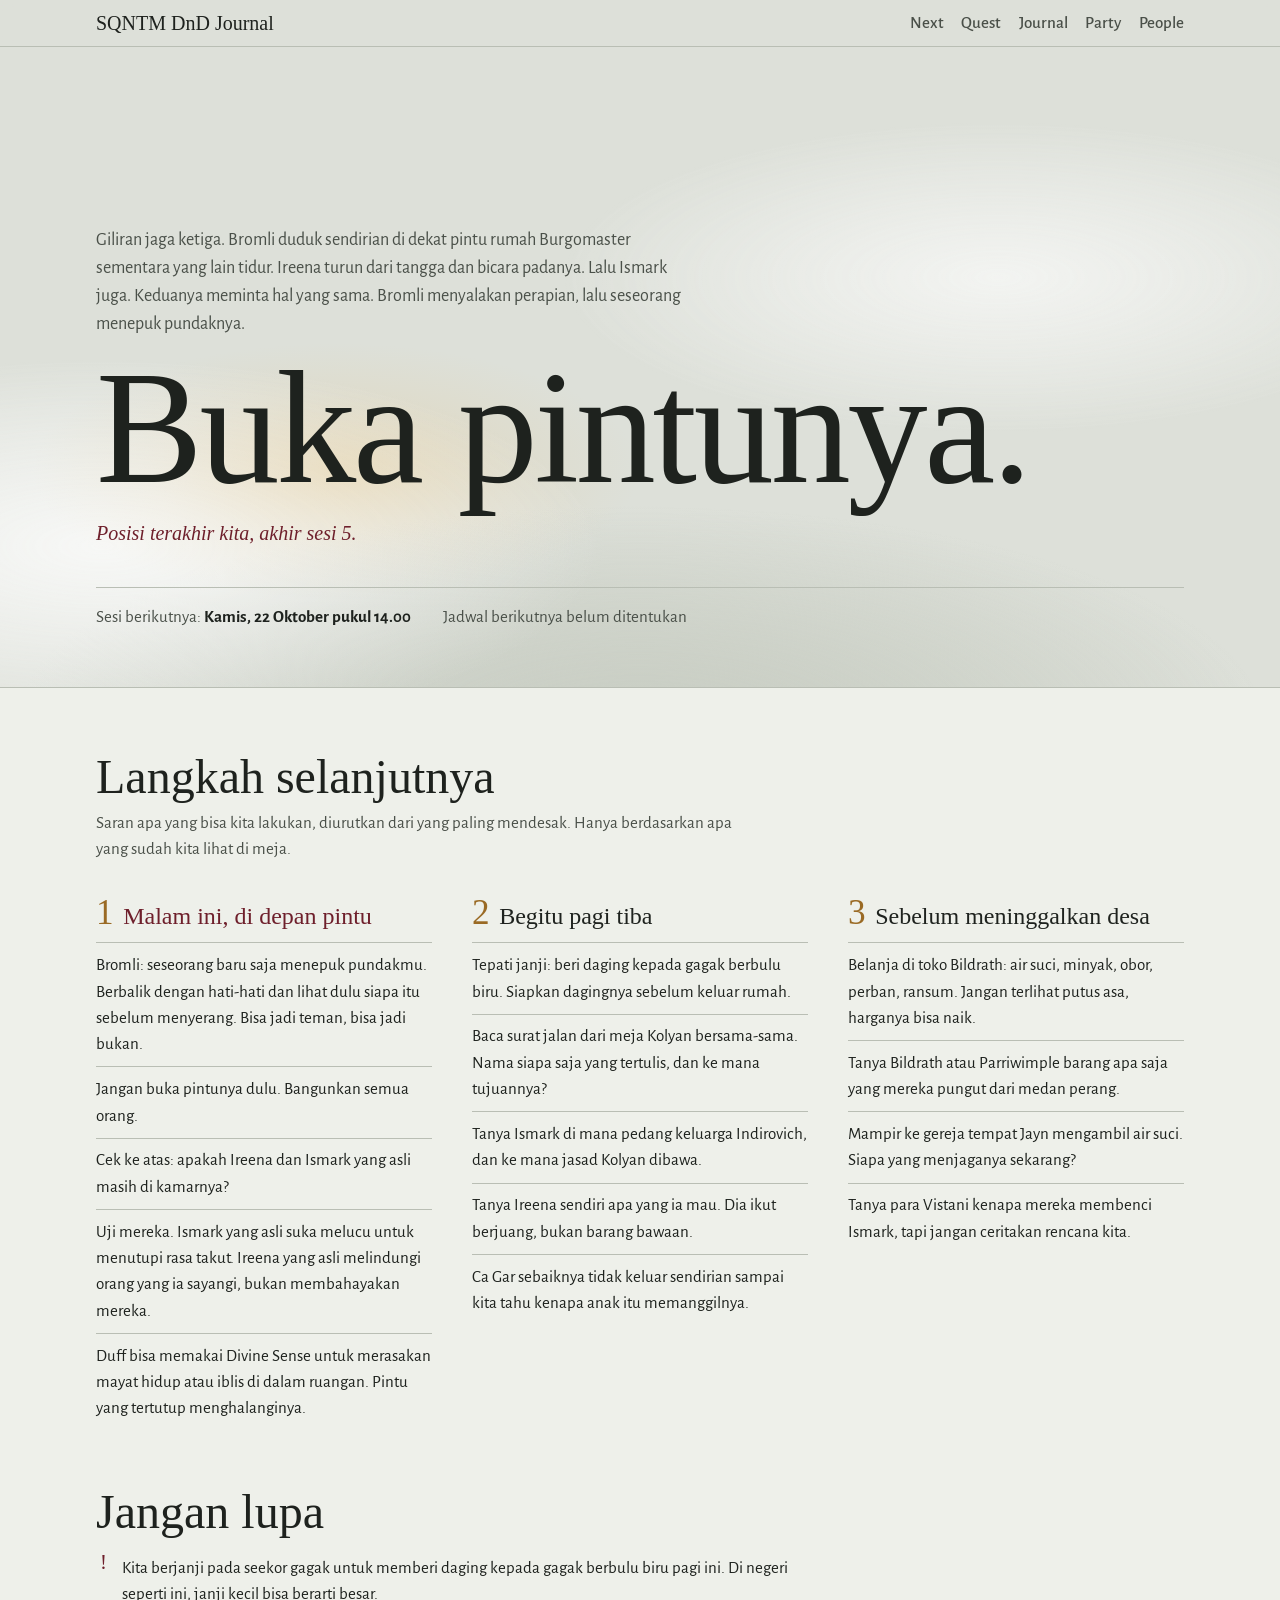
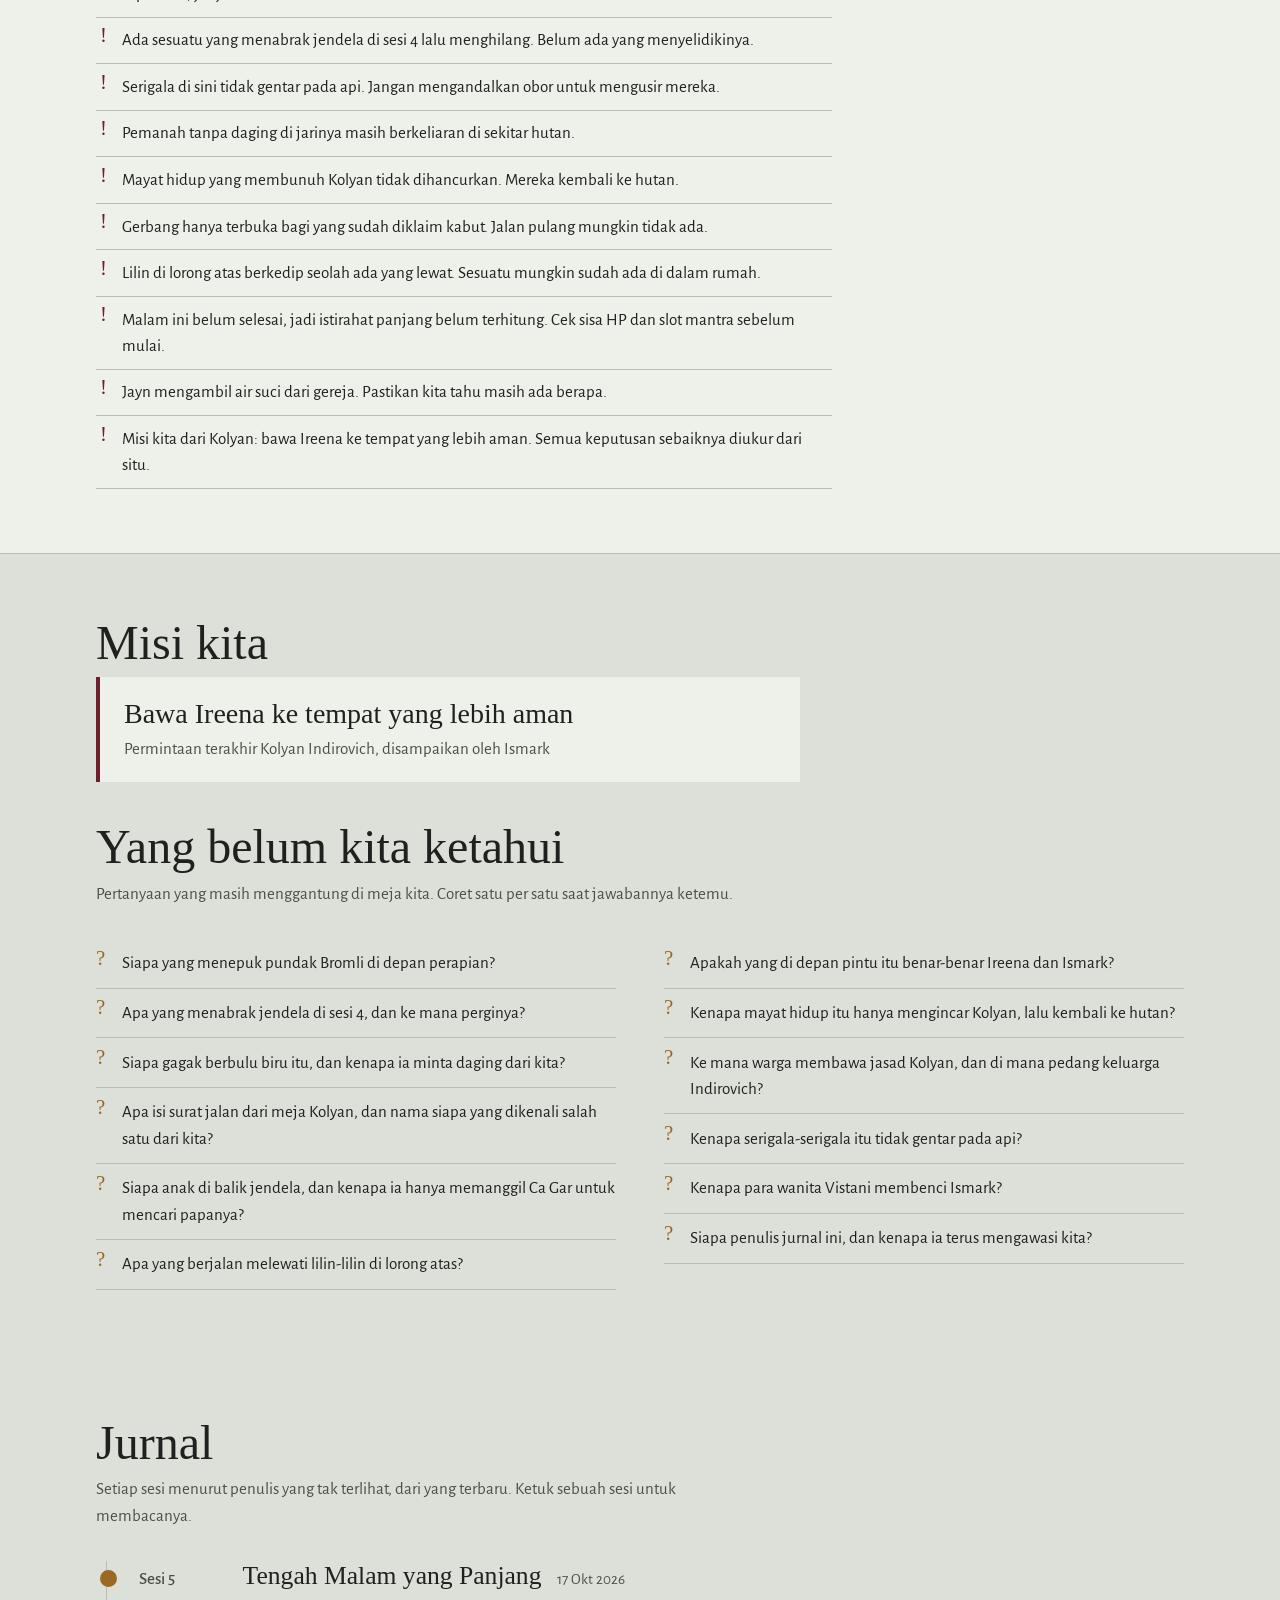
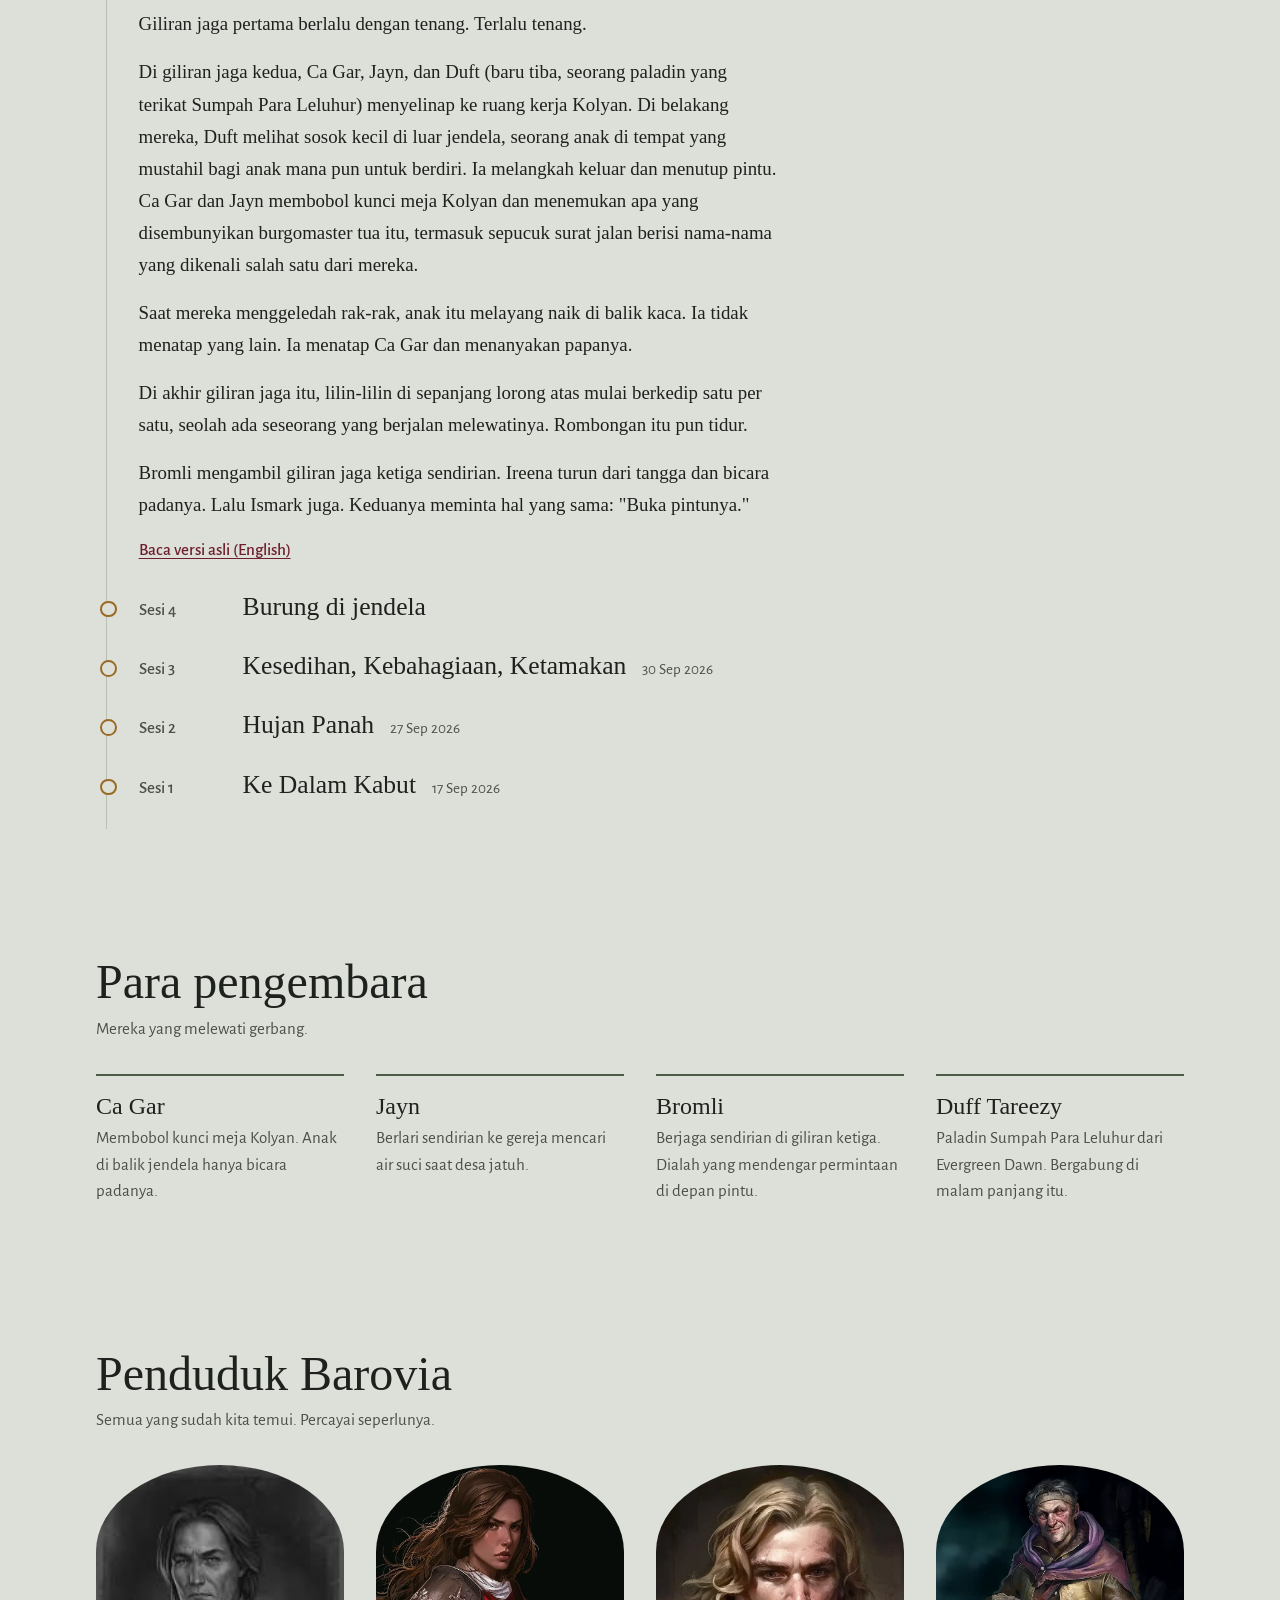
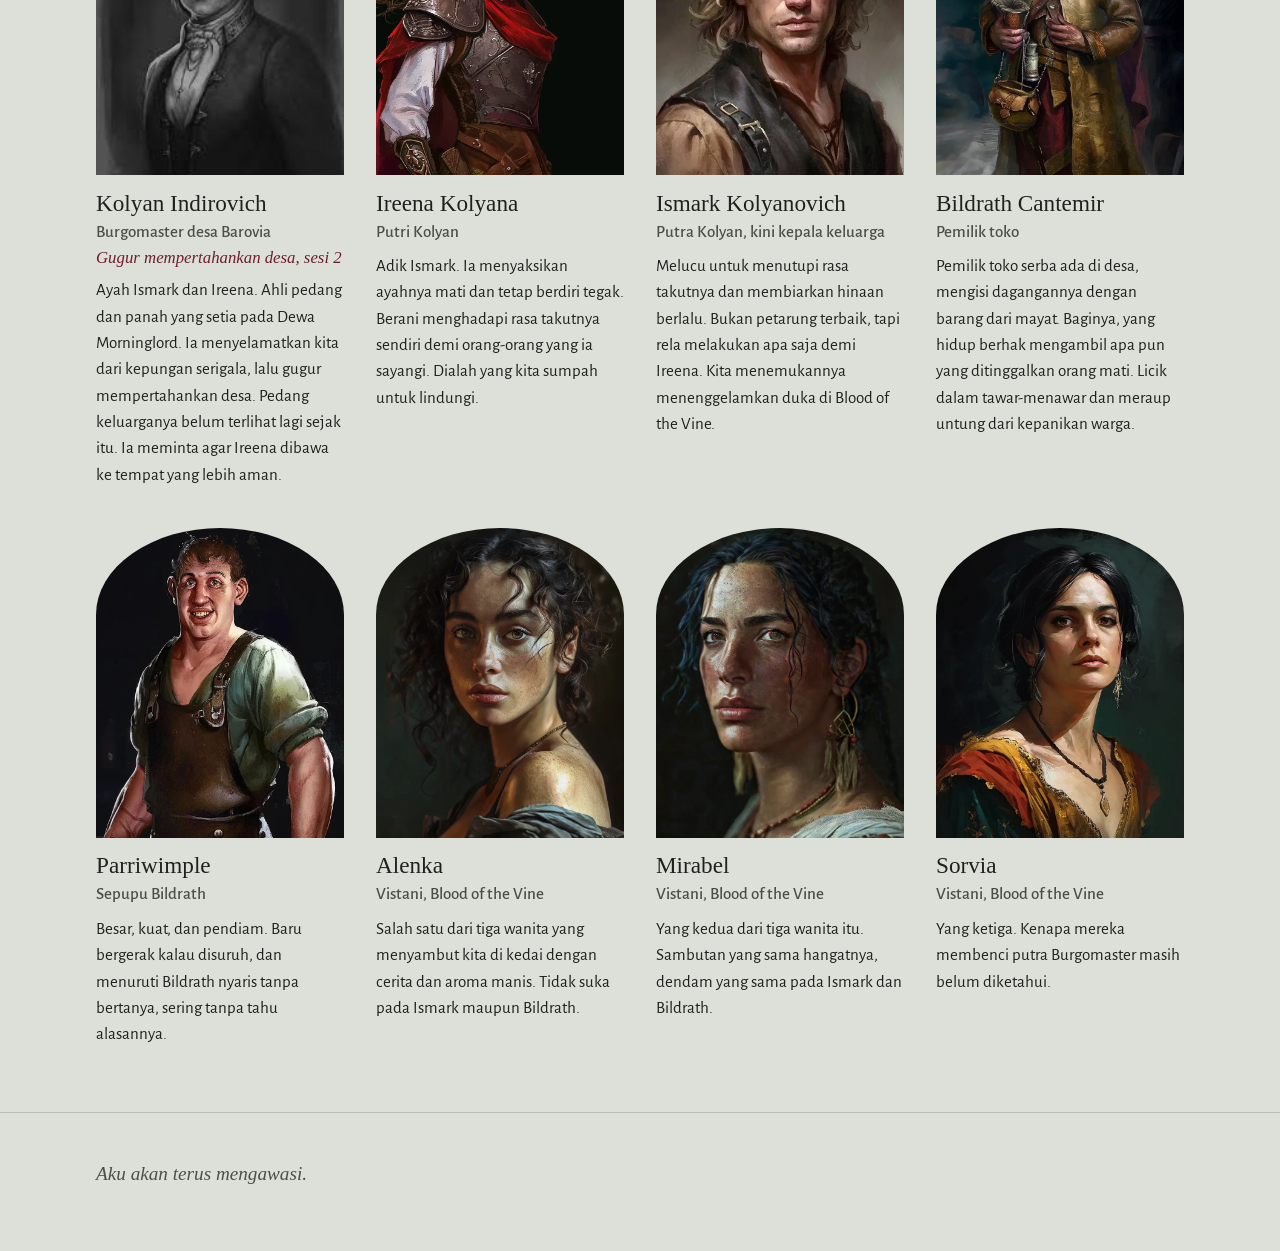
==== index.html @ 45c7d459 "Add session 4, shoulder-tap cliffhanger, crow promise; rename to SQNTM DnD Journal Co-Authored-By: C" ====
<!doctype html>
<html lang="id">
<head>
<meta charset="utf-8">
<meta name="viewport" content="width=device-width, initial-scale=1">
<title>SQNTM DnD Journal</title>
<meta name="description" content="Kampanye Curse of Strahd kita: rangkuman sesi, penduduk Barovia, dan misteri yang belum terjawab.">
<link rel="preconnect" href="https://fonts.googleapis.com">
<link rel="preconnect" href="https://fonts.gstatic.com" crossorigin>
<link href="https://fonts.googleapis.com/css2?family=IM+Fell+English:ital@0;1&family=Alegreya+Sans:ital,wght@0,400;0,500;0,700;1,400&display=swap" rel="stylesheet">
<style>
  :root {
    --mist: #dde0d9;
    --vellum: #eef0ea;
    --ink: #1e221e;
    --ink-soft: #4a5049;
    --wine: #6e1f2b;
    --candle: #9a6a24;
    --moss: #4d5c46;
    --rule: #b9beb4;
    --display: "IM Fell English", Georgia, serif;
    --body: "Alegreya Sans", system-ui, sans-serif;
  }
  * { box-sizing: border-box; }
  html { scroll-behavior: smooth; }
  body {
    margin: 0;
    background: var(--mist);
    color: var(--ink);
    font: 400 1.0625rem/1.55 var(--body);
    -webkit-font-smoothing: antialiased;
  }
  a { color: var(--wine); }
  :focus-visible { outline: 2px solid var(--wine); outline-offset: 3px; }
  .wrap { width: min(68rem, 100% - 2rem); margin-inline: auto; }

  /* Top bar */
  .bar {
    position: sticky; top: 0; z-index: 5;
    background: color-mix(in srgb, var(--mist) 88%, transparent);
    backdrop-filter: blur(6px);
    border-bottom: 1px solid var(--rule);
  }
  .bar .wrap { display: flex; align-items: center; justify-content: space-between; gap: 1rem; padding-block: .6rem; }
  .bar strong { font: 400 1.25rem/1 var(--display); }
  .bar nav { display: flex; gap: 1.1rem; flex-wrap: wrap; }
  .bar nav a { color: var(--ink-soft); text-decoration: none; font-weight: 500; }
  .bar nav a:hover { color: var(--wine); }

  /* Hero: the cliffhanger */
  .hero {
    position: relative; overflow: hidden;
    min-height: min(74vh, 40rem);
    display: grid; align-items: end;
    padding-block: 5rem 3.5rem;
    isolation: isolate;
  }
  .hero::before, .hero::after {
    content: ""; position: absolute; inset: -20%; z-index: -1;
    background:
      radial-gradient(40% 30% at 20% 70%, #fff9 0%, transparent 70%),
      radial-gradient(35% 25% at 70% 40%, #fff7 0%, transparent 70%),
      radial-gradient(50% 35% at 50% 90%, #c9cec4 0%, transparent 70%);
    animation: drift 38s ease-in-out infinite alternate;
  }
  .hero::after { animation-duration: 55s; animation-direction: alternate-reverse; opacity: .7; }
  @keyframes drift { from { transform: translateX(-6%); } to { transform: translateX(6%); } }
  @media (prefers-reduced-motion: reduce) { .hero::before, .hero::after { animation: none; } html { scroll-behavior: auto; } }

  .hero .context { max-width: 38rem; color: var(--ink-soft); font-size: 1.125rem; margin: 0 0 1.25rem; }
  /* One warm point in the fog: candlelight behind the door. */
  .hero .wrap { position: relative; }
  .hero .wrap::before {
    content: ""; position: absolute; z-index: -1;
    left: -4rem; bottom: 2rem; width: min(38rem, 90%); height: 16rem;
    background: radial-gradient(closest-side, #e8c27a66, #e8c27a1f 60%, transparent);
    pointer-events: none;
  }
  .hero h1 {
    margin: 0;
    font: 400 clamp(3.5rem, 13vw, 10rem)/.88 var(--display);
    letter-spacing: -.02em;
    color: var(--ink);
  }
  .hero .who { margin: 1.25rem 0 0; font: italic 400 1.25rem/1.4 var(--display); color: var(--wine); }
  .next {
    margin-top: 2.5rem; display: flex; flex-wrap: wrap; gap: .5rem 2rem; align-items: baseline;
    border-top: 1px solid var(--rule); padding-top: 1rem; color: var(--ink-soft);
  }
  .next b { color: var(--ink); font-weight: 700; }

  section { padding-block: 4rem; }
  h2 { font: 400 clamp(2rem, 5vw, 3rem)/1.05 var(--display); margin: 0 0 .5rem; }
  .lede { color: var(--ink-soft); margin: 0 0 2rem; max-width: 40rem; }

  /* Next steps: three stages in time order, then reminders */
  .guide { background: var(--vellum); border-block: 1px solid var(--rule); }
  .steps { display: grid; grid-template-columns: repeat(auto-fit, minmax(17rem, 1fr)); gap: 2rem 2.5rem; counter-reset: stage; }
  .stage { counter-increment: stage; }
  .stage h3 { font: 400 1.5rem/1.2 var(--display); margin: 0 0 .75rem; display: flex; gap: .6rem; align-items: baseline; }
  .stage h3::before { content: counter(stage); color: var(--candle); font-size: 2.2rem; line-height: 1; }
  .stage:first-child h3 { color: var(--wine); }
  .stage ul { margin: 0; padding: 0; list-style: none; }
  .stage li { padding: .55rem 0; border-top: 1px solid var(--rule); }
  .remind { margin-top: 3.5rem; max-width: 46rem; }
  .remind ul { margin: 0; padding: 0; list-style: none; }
  .remind li { padding: .6rem 0 .6rem 1.6rem; border-bottom: 1px solid var(--rule); position: relative; }
  .remind li::before { content: "!"; position: absolute; left: .25rem; top: .45rem; font: 400 1.3rem/1 var(--display); color: var(--wine); }

  /* Quest + threads */
  .quest {
    background: var(--vellum); border-left: 4px solid var(--wine);
    padding: 1.25rem 1.5rem; margin-bottom: 2.5rem; max-width: 44rem;
  }
  .quest p { margin: 0; }
  .quest .name { font: 400 1.75rem/1.2 var(--display); }
  .quest .from { color: var(--ink-soft); margin-top: .35rem; }
  .threads { list-style: none; padding: 0; margin: 0; columns: 2 22rem; column-gap: 3rem; }
  .threads li { break-inside: avoid; padding: .7rem 0 .7rem 1.6rem; border-bottom: 1px solid var(--rule); position: relative; }
  .threads li::before { content: "?"; position: absolute; left: 0; top: .55rem; font: 400 1.3rem/1 var(--display); color: var(--candle); }

  /* Journal */
  .journal { border-left: 1px solid var(--rule); margin-left: .6rem; }
  .entry { position: relative; padding: 0 0 1.75rem 2rem; }
  .entry::before {
    content: ""; position: absolute; left: -.42rem; top: .55rem;
    width: .8rem; height: .8rem; border-radius: 50%;
    background: var(--mist); border: 2px solid var(--candle);
  }
  .entry.latest::before { background: var(--candle); }
  .entry summary { cursor: pointer; list-style: none; display: flex; flex-wrap: wrap; gap: .25rem 1rem; align-items: baseline; }
  .entry summary::-webkit-details-marker { display: none; }
  .entry .num { color: var(--ink-soft); font-weight: 500; min-width: 5.5rem; }
  .entry .ttl { font: 400 1.6rem/1.2 var(--display); }
  .entry summary:hover .ttl { color: var(--wine); }
  .entry .date { color: var(--ink-soft); font-size: .95rem; }
  .entry.quiet .ttl { color: var(--ink-soft); font-style: italic; }
  .entry .text {
    max-width: 40rem; margin-top: 1rem;
    font: 400 1.18rem/1.7 var(--display);
  }
  .entry .text p { margin: 0 0 1rem; }
  .entry .original { max-width: 40rem; }
  .entry .original summary { display: inline; color: var(--wine); font-weight: 500; text-decoration: underline; text-underline-offset: 3px; }
  .entry .original .text { color: var(--ink-soft); }

  /* Party */
  .party { display: grid; grid-template-columns: repeat(auto-fill, minmax(14rem, 1fr)); gap: 0 2rem; }
  .party div { padding: 1rem 0; border-top: 2px solid var(--moss); }
  .party h3 { font: 400 1.5rem/1.2 var(--display); margin: 0 0 .3rem; }
  .party p { margin: 0; color: var(--ink-soft); }

  /* People of Barovia */
  .people { display: grid; grid-template-columns: repeat(auto-fill, minmax(15rem, 1fr)); gap: 2.5rem 2rem; }
  .person figure { margin: 0; }
  .person img {
    width: 100%; aspect-ratio: 4 / 5; object-fit: cover; object-position: top;
    border-radius: 50% 50% 0 0 / 28% 28% 0 0;
    background: var(--vellum);
    display: block;
  }
  .person.dead img { filter: grayscale(1) contrast(.9) brightness(.92); }
  .person h3 { font: 400 1.45rem/1.15 var(--display); margin: .9rem 0 .15rem; }
  .person .role { color: var(--ink-soft); margin: 0 0 .5rem; font-weight: 500; }
  .person .fate { color: var(--wine); margin: -.35rem 0 .5rem; font: italic 400 1.05rem/1.3 var(--display); }
  .person p { margin: 0; }

  footer { padding-block: 3rem 4rem; color: var(--ink-soft); border-top: 1px solid var(--rule); }
  footer p { margin: 0; font: italic 400 1.2rem/1.4 var(--display); }

  @media (max-width: 40rem) {
    .bar .wrap { flex-wrap: wrap; row-gap: .3rem; }
    .bar strong { white-space: nowrap; }
    .bar nav { gap: .9rem; font-size: .95rem; }
    .hero { padding-block: 3rem 2.5rem; }
    .entry { padding-left: 1.4rem; }
  }
</style>
</head>
<body>
  <header class="bar">
    <div class="wrap">
      <strong>SQNTM DnD Journal</strong>
      <nav aria-label="Sections">
        <a href="#next-steps">Next</a>
        <a href="#quest">Quest</a>
        <a href="#journal">Journal</a>
        <a href="#party">Party</a>
        <a href="#people">People</a>
      </nav>
    </div>
  </header>

  <main>
    <section class="hero" aria-labelledby="leftoff">
      <div class="wrap">
        <p class="context" id="leftoff-context"></p>
        <h1 id="leftoff"></h1>
        <p class="who" id="leftoff-who"></p>
        <div class="next" id="next"></div>
      </div>
    </section>

    <section id="next-steps" class="guide">
      <div class="wrap">
        <h2>Langkah selanjutnya</h2>
        <p class="lede">Saran apa yang bisa kita lakukan, diurutkan dari yang paling mendesak. Hanya berdasarkan apa yang sudah kita lihat di meja.</p>
        <div class="steps" id="steps"></div>

        <div class="remind">
          <h2>Jangan lupa</h2>
          <ul id="reminders"></ul>
        </div>
      </div>
    </section>

    <section id="quest">
      <div class="wrap">
        <h2>Misi kita</h2>
        <div class="quest">
          <p class="name" id="quest-name"></p>
          <p class="from" id="quest-from"></p>
        </div>
        <h2>Yang belum kita ketahui</h2>
        <p class="lede">Pertanyaan yang masih menggantung di meja kita. Coret satu per satu saat jawabannya ketemu.</p>
        <ul class="threads" id="threads"></ul>
      </div>
    </section>

    <section id="journal">
      <div class="wrap">
        <h2>Jurnal</h2>
        <p class="lede">Setiap sesi menurut penulis yang tak terlihat, dari yang terbaru. Ketuk sebuah sesi untuk membacanya.</p>
        <div class="journal" id="sessions"></div>
      </div>
    </section>

    <section id="party">
      <div class="wrap">
        <h2>Para pengembara</h2>
        <p class="lede">Mereka yang melewati gerbang.</p>
        <div class="party" id="party-list"></div>
      </div>
    </section>

    <section id="people">
      <div class="wrap">
        <h2>Penduduk Barovia</h2>
        <p class="lede">Semua yang sudah kita temui. Percayai seperlunya.</p>
        <div class="people" id="npcs"></div>
      </div>
    </section>
  </main>

  <footer>
    <div class="wrap"><p>Aku akan terus mengawasi.</p></div>
  </footer>

<script src="content.js"></script>
<script>
  const c = window.CAMPAIGN;
  const $ = (id) => document.getElementById(id);
  const el = (tag, attrs = {}, kids = []) => {
    const n = document.createElement(tag);
    for (const [k, v] of Object.entries(attrs)) k === "text" ? (n.textContent = v) : n.setAttribute(k, v);
    for (const kid of [].concat(kids)) n.append(kid);
    return n;
  };
  const paragraphs = (s) => s.split(/\n\s*\n/).map((p) => el("p", { text: p.trim() }));

  // Hero
  $("leftoff-context").textContent = c.leftOff.text;
  $("leftoff").textContent = c.leftOff.quote;
  $("leftoff-who").textContent = `Posisi terakhir kita, akhir sesi ${c.leftOff.session}.`;

  const next = new Date(c.nextSession);
  const fmt = new Intl.DateTimeFormat("id-ID", { weekday: "long", day: "numeric", month: "long", hour: "2-digit", minute: "2-digit" });
  const tick = () => {
    const ms = next - Date.now();
    let left;
    if (ms <= 0 && ms > -5 * 3600e3) left = "Sedang dimainkan";
    else if (ms <= 0) left = "Jadwal berikutnya belum ditentukan";
    else {
      const h = Math.floor(ms / 3600e3), m = Math.floor((ms % 3600e3) / 60e3);
      left = h >= 48 ? `${Math.round(h / 24)} hari lagi` : `${h} jam ${m} menit lagi`;
    }
    $("next").replaceChildren(
      el("span", {}, ["Sesi berikutnya: ", el("b", { text: fmt.format(next) })]),
      el("span", { text: left })
    );
  };
  tick(); setInterval(tick, 30e3);

  // Next steps and reminders
  $("steps").replaceChildren(...c.nextSteps.map((g) =>
    el("div", { class: "stage" }, [
      el("h3", { text: g.when }),
      el("ul", {}, g.steps.map((s) => el("li", { text: s })))
    ])));
  $("reminders").replaceChildren(...c.reminders.map((r) => el("li", { text: r })));

  // Quest
  $("quest-name").textContent = c.quest.name;
  $("quest-from").textContent = c.quest.from;
  $("threads").replaceChildren(...c.threads.map((t) => el("li", { text: t })));

  // Journal, newest first, latest open
  const ordered = [...c.sessions].sort((a, b) => b.n - a.n);
  $("sessions").replaceChildren(...ordered.map((s, i) => {
    const d = el("details", { class: "entry" + (i === 0 ? " latest" : "") + (s.quiet ? " quiet" : "") });
    if (i === 0) d.open = true;
    d.append(
      el("summary", {}, [
        el("span", { class: "num", text: `Sesi ${s.n}` }),
        el("span", { class: "ttl", text: s.title }),
        s.date ? el("span", { class: "date", text: s.date }) : ""
      ]),
      el("div", { class: "text", lang: s.lang }, paragraphs(s.text))
    );
    if (s.original) {
      d.append(el("details", { class: "original" }, [
        el("summary", { text: "Baca versi asli (English)" }),
        el("div", { class: "text", lang: "en" }, paragraphs(s.original))
      ]));
    }
    return d;
  }));

  // Party
  $("party-list").replaceChildren(...c.party.map((p) =>
    el("div", {}, [el("h3", { text: p.name }), el("p", { text: p.note })])));

  // NPCs
  $("npcs").replaceChildren(...c.npcs.map((n) =>
    el("article", { class: "person" + (n.status === "dead" ? " dead" : "") }, [
      el("figure", {}, [el("img", { src: n.img, alt: `Potret ${n.name}`, loading: "lazy" })]),
      el("h3", { text: n.name }),
      el("p", { class: "role", text: n.role }),
      n.fate ? el("p", { class: "fate", text: n.fate }) : "",
      el("p", { text: n.text })
    ])));
</script>
</body>
</html>
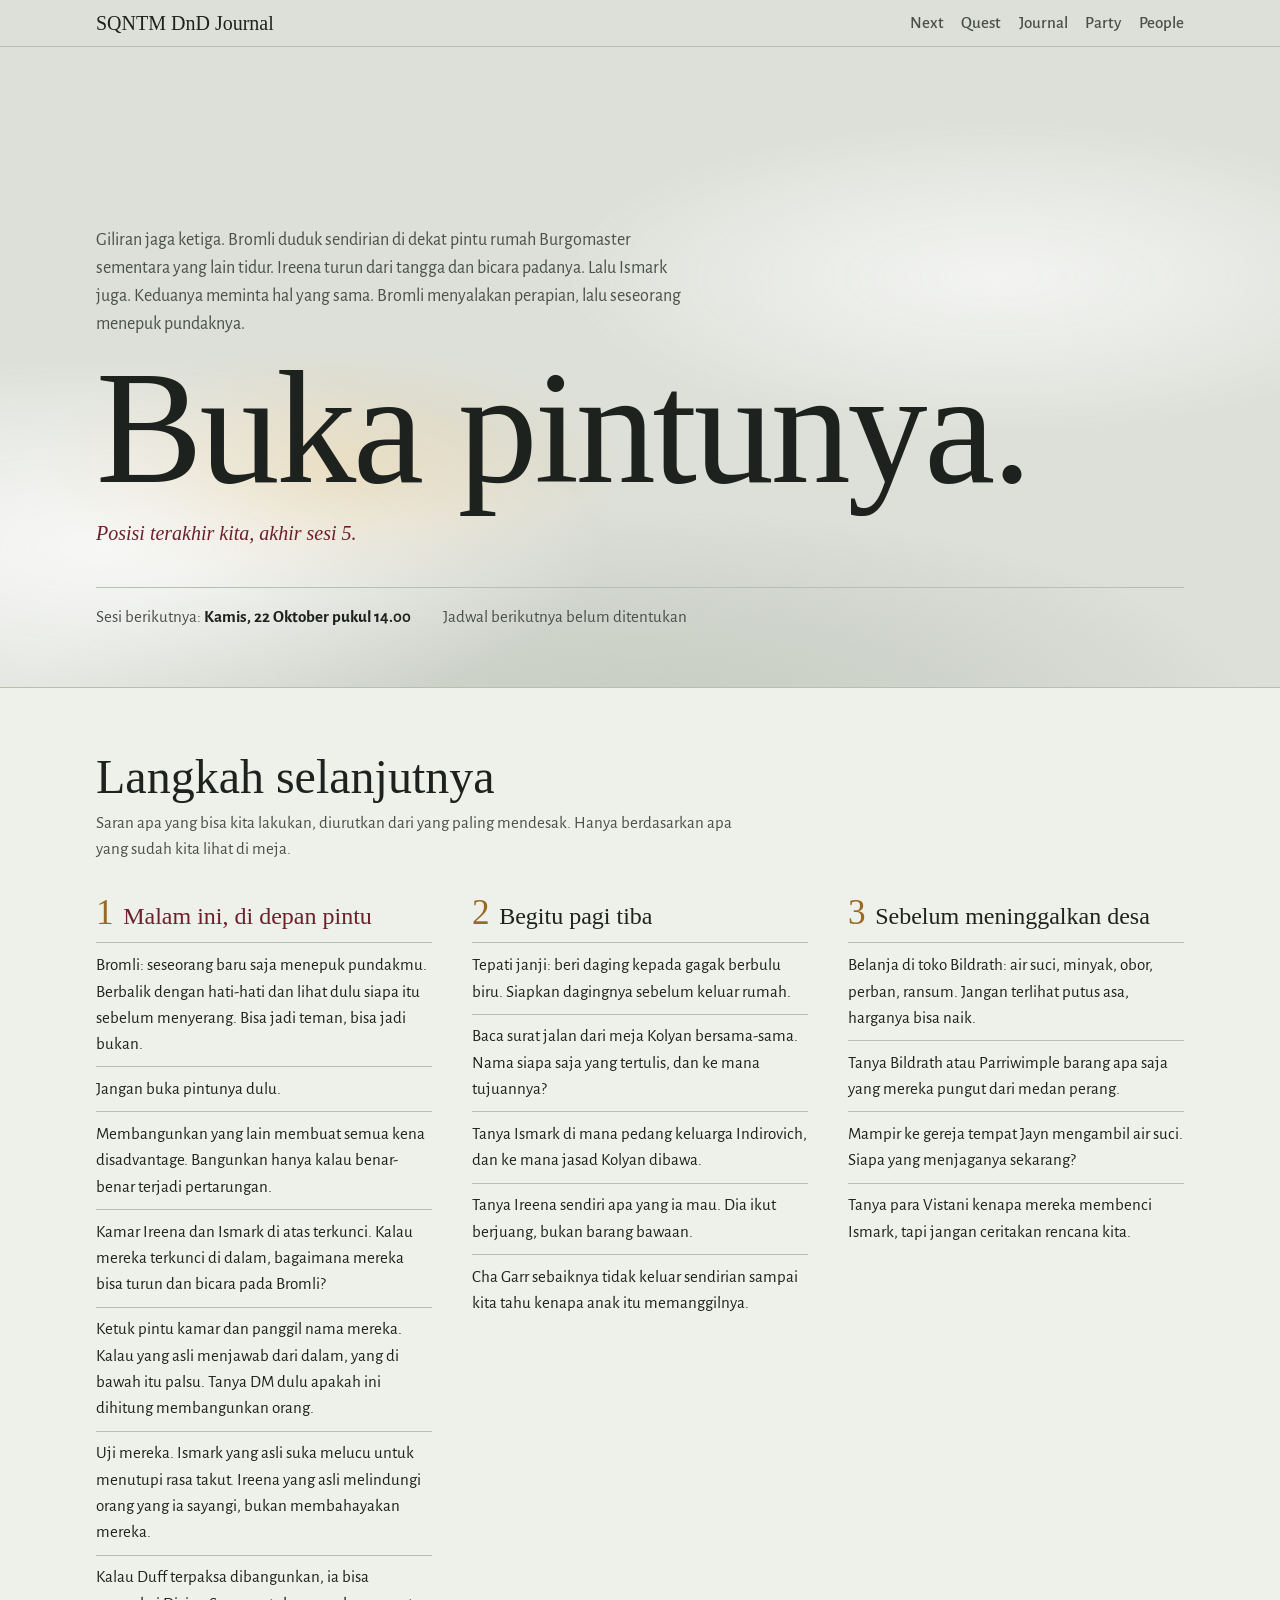
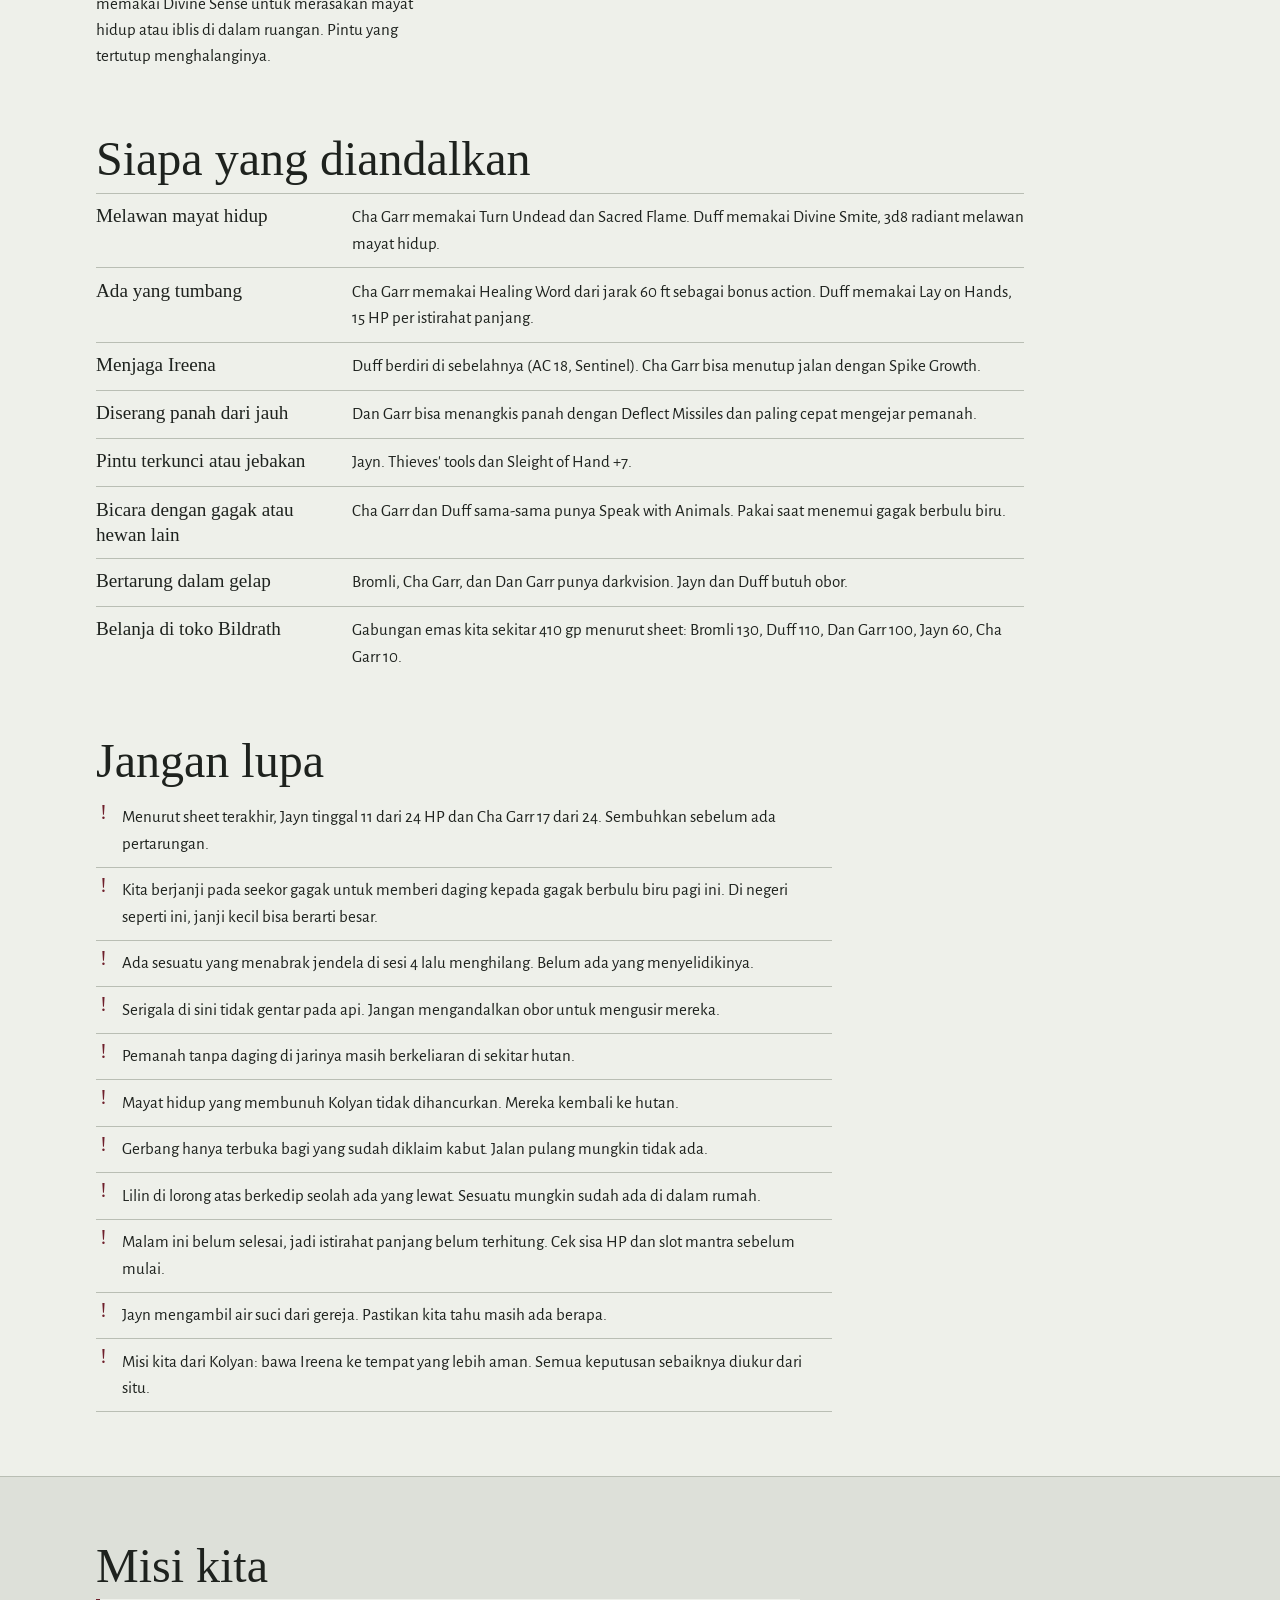
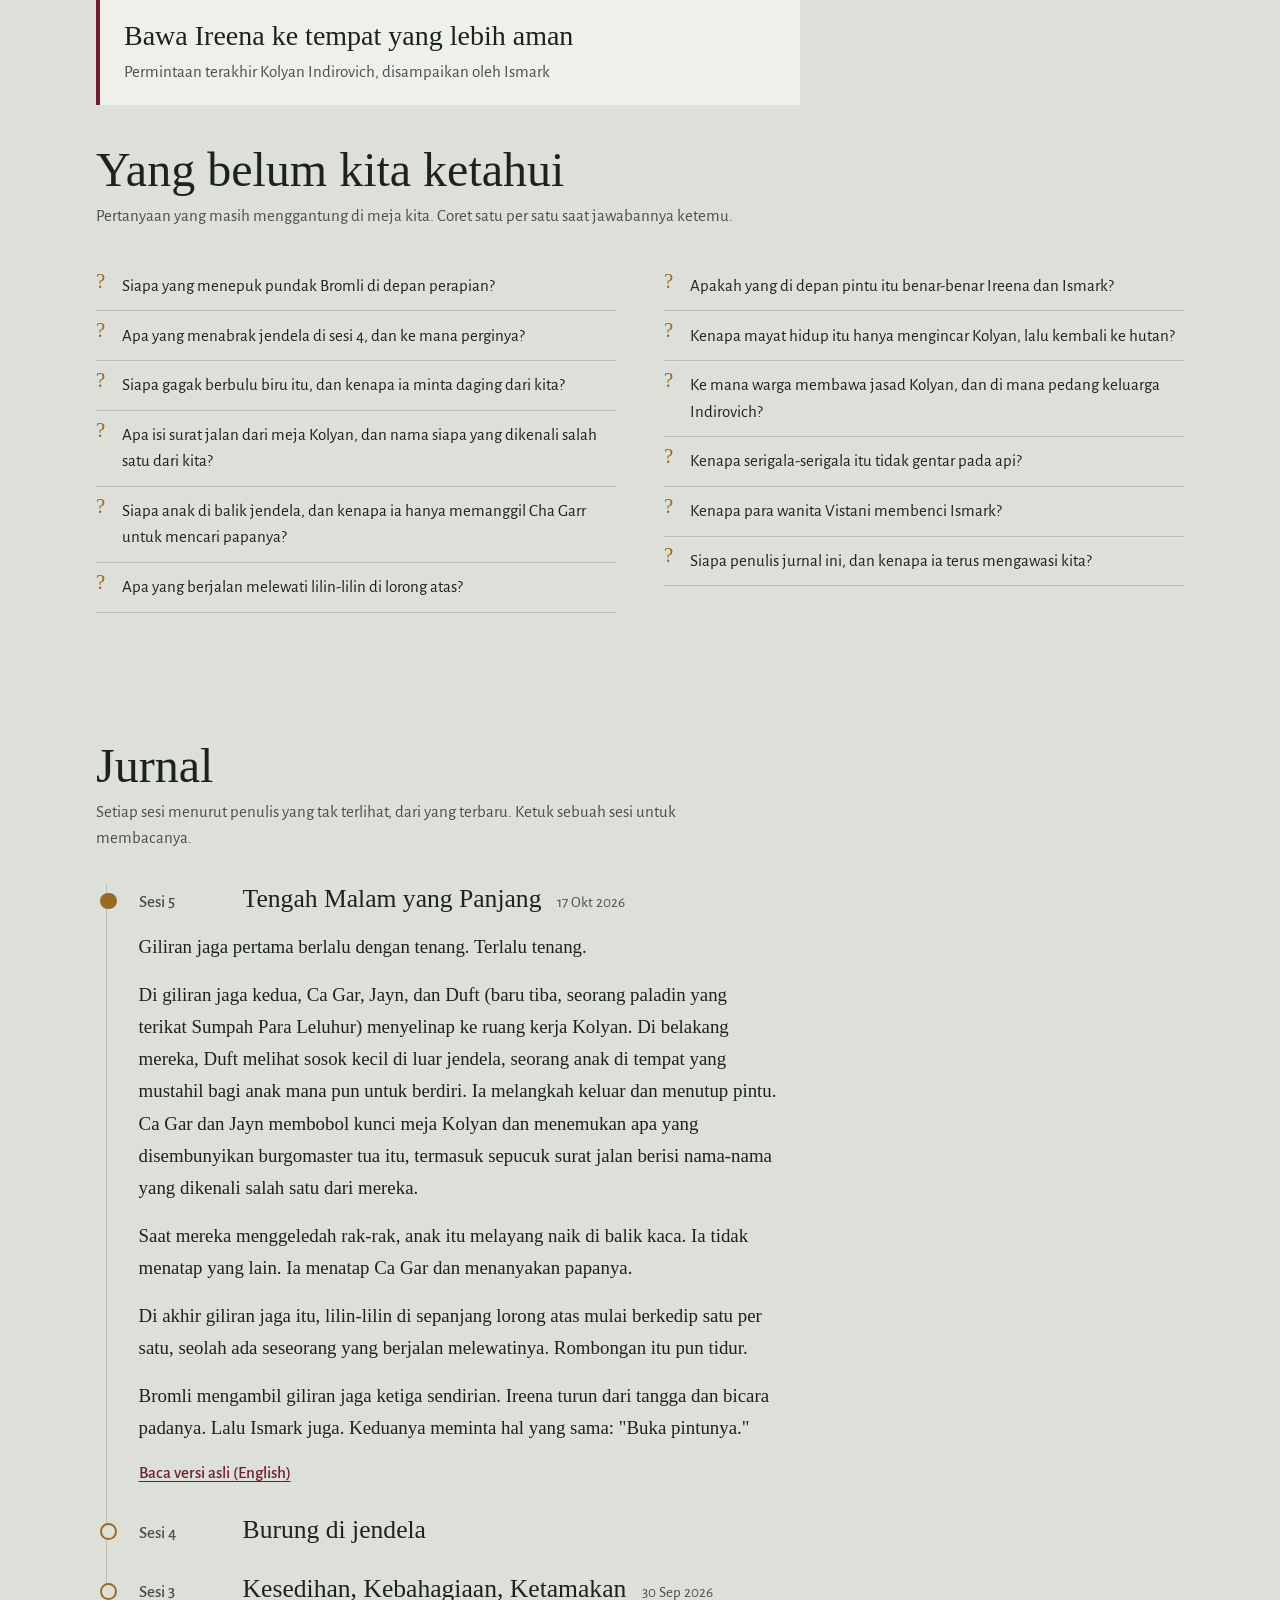
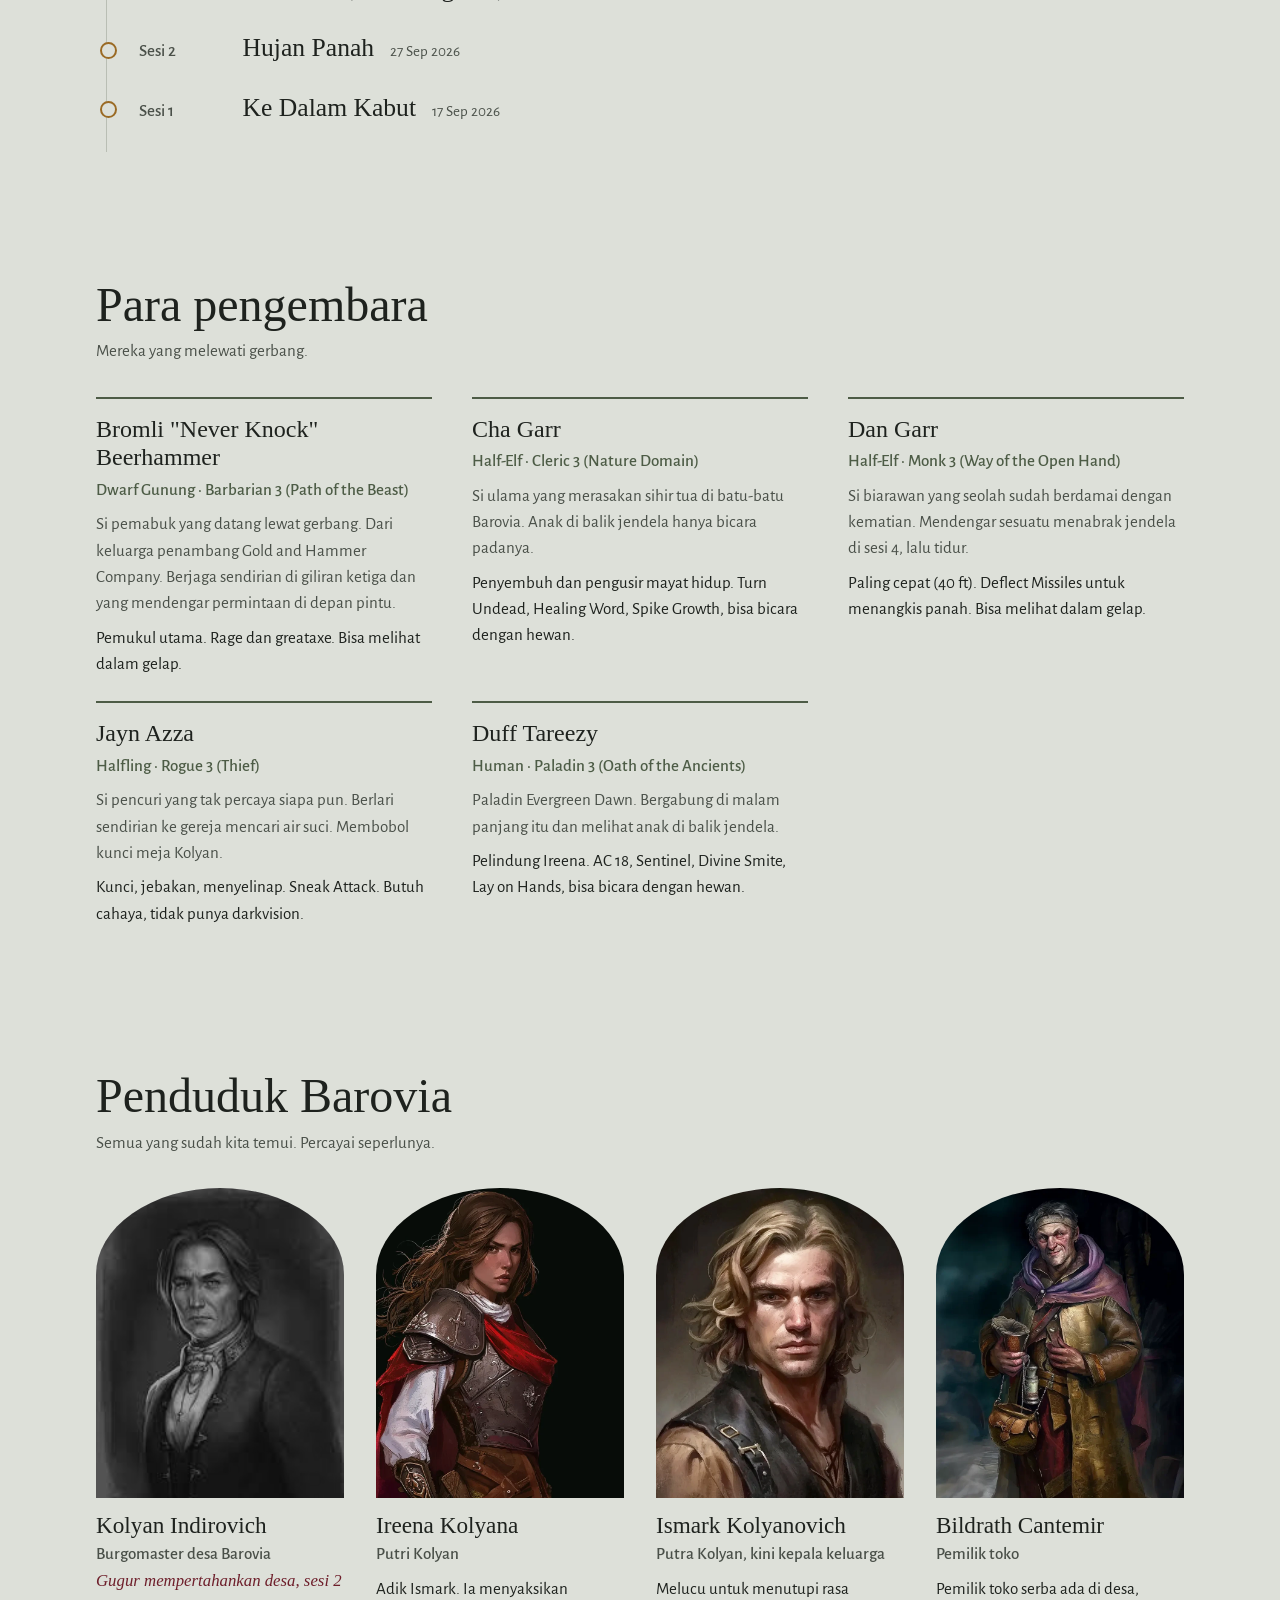
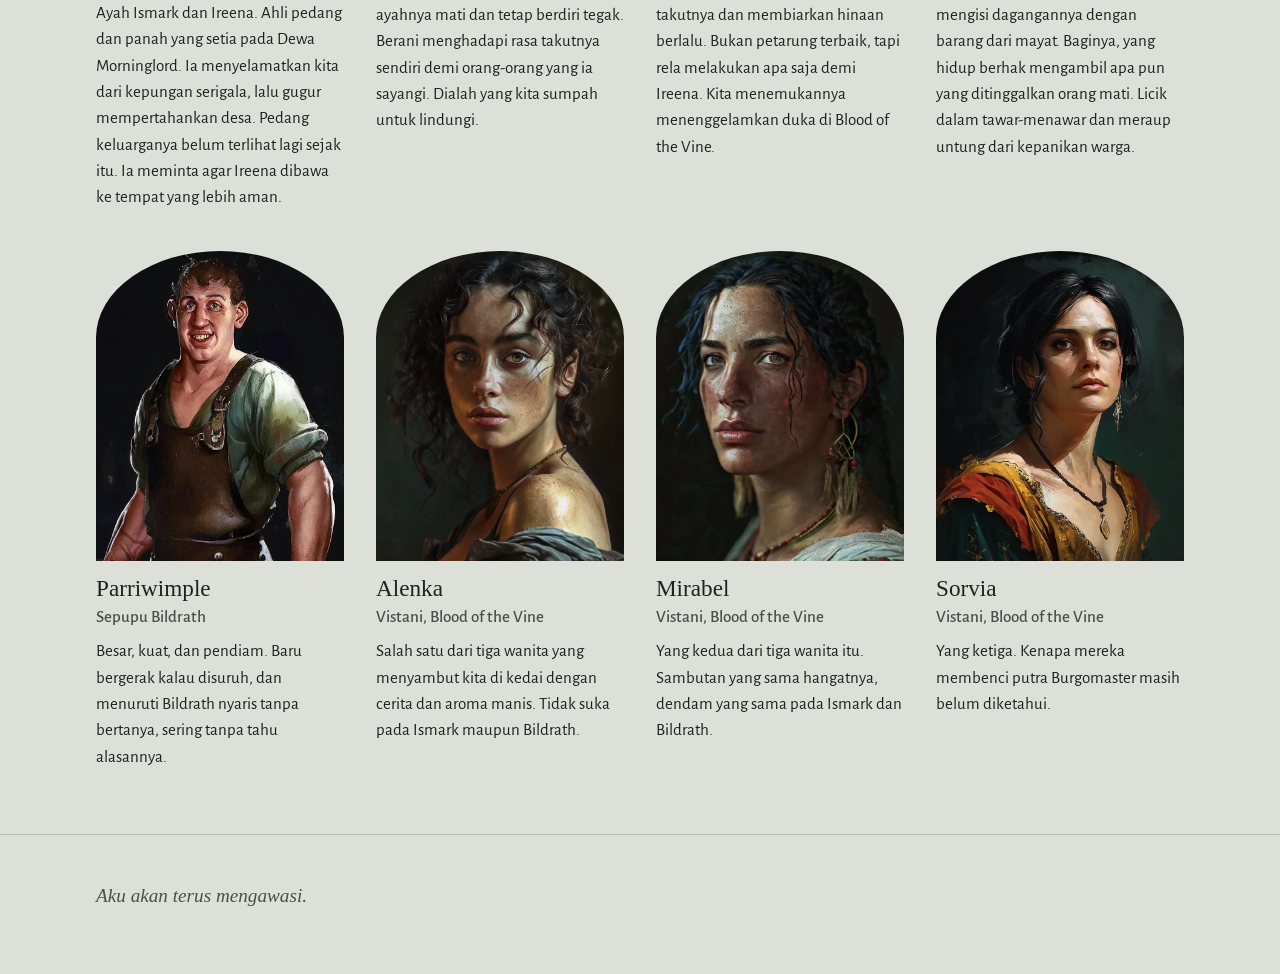
==== commit 2f240336: "Full party from character sheets, who-does-what guide Co-Authored-By: Claude Opus 5.5 <noreply@anthr" ====
--- a/index.html
+++ b/index.html
@@ -102,6 +102,15 @@
   .stage:first-child h3 { color: var(--wine); }
   .stage ul { margin: 0; padding: 0; list-style: none; }
   .stage li { padding: .55rem 0; border-top: 1px solid var(--rule); }
+  .team { margin-top: 3.5rem; }
+  .team dl { margin: 0; display: grid; grid-template-columns: minmax(10rem, 16rem) 1fr; }
+  .team dt, .team dd { margin: 0; padding: .65rem 0; border-top: 1px solid var(--rule); }
+  .team dt { font: 400 1.2rem/1.3 var(--display); padding-right: 1.5rem; }
+  .team dd { max-width: 42rem; }
+  @media (max-width: 40rem) {
+    .team dl { grid-template-columns: 1fr; }
+    .team dd { border-top: 0; padding-top: 0; }
+  }
   .remind { margin-top: 3.5rem; max-width: 46rem; }
   .remind ul { margin: 0; padding: 0; list-style: none; }
   .remind li { padding: .6rem 0 .6rem 1.6rem; border-bottom: 1px solid var(--rule); position: relative; }
@@ -145,10 +154,12 @@
   .entry .original .text { color: var(--ink-soft); }
 
   /* Party */
-  .party { display: grid; grid-template-columns: repeat(auto-fill, minmax(14rem, 1fr)); gap: 0 2rem; }
+  .party { display: grid; grid-template-columns: repeat(auto-fill, minmax(18rem, 1fr)); gap: .5rem 2.5rem; }
   .party div { padding: 1rem 0; border-top: 2px solid var(--moss); }
   .party h3 { font: 400 1.5rem/1.2 var(--display); margin: 0 0 .3rem; }
-  .party p { margin: 0; color: var(--ink-soft); }
+  .party p { margin: 0 0 .5rem; color: var(--ink-soft); }
+  .party .cls { color: var(--moss); font-weight: 500; }
+  .party .role { color: var(--ink); margin: 0; }
 
   /* People of Barovia */
   .people { display: grid; grid-template-columns: repeat(auto-fill, minmax(15rem, 1fr)); gap: 2.5rem 2rem; }
@@ -207,6 +218,11 @@
         <p class="lede">Saran apa yang bisa kita lakukan, diurutkan dari yang paling mendesak. Hanya berdasarkan apa yang sudah kita lihat di meja.</p>
         <div class="steps" id="steps"></div>
 
+        <div class="team">
+          <h2>Siapa yang diandalkan</h2>
+          <dl id="teamwork"></dl>
+        </div>
+
         <div class="remind">
           <h2>Jangan lupa</h2>
           <ul id="reminders"></ul>
@@ -282,7 +298,7 @@
     else if (ms <= 0) left = "Jadwal berikutnya belum ditentukan";
     else {
       const h = Math.floor(ms / 3600e3), m = Math.floor((ms % 3600e3) / 60e3);
-      left = h >= 48 ? `${Math.round(h / 24)} hari lagi` : `${h} jam ${m} menit lagi`;
+      left = h >= 48 ? `${Math.round(h / 24)} hari lagi` : h === 0 ? `${m} menit lagi` : `${h} jam ${m} menit lagi`;
     }
     $("next").replaceChildren(
       el("span", {}, ["Sesi berikutnya: ", el("b", { text: fmt.format(next) })]),
@@ -297,6 +313,7 @@
       el("h3", { text: g.when }),
       el("ul", {}, g.steps.map((s) => el("li", { text: s })))
     ])));
+  $("teamwork").replaceChildren(...c.teamwork.flatMap((t) => [el("dt", { text: t.need }), el("dd", { text: t.who })]));
   $("reminders").replaceChildren(...c.reminders.map((r) => el("li", { text: r })));
 
   // Quest
@@ -328,7 +345,12 @@
 
   // Party
   $("party-list").replaceChildren(...c.party.map((p) =>
-    el("div", {}, [el("h3", { text: p.name }), el("p", { text: p.note })])));
+    el("div", {}, [
+      el("h3", { text: p.name }),
+      el("p", { class: "cls", text: p.cls }),
+      el("p", { text: p.note }),
+      el("p", { class: "role", text: p.role })
+    ])));
 
   // NPCs
   $("npcs").replaceChildren(...c.npcs.map((n) =>
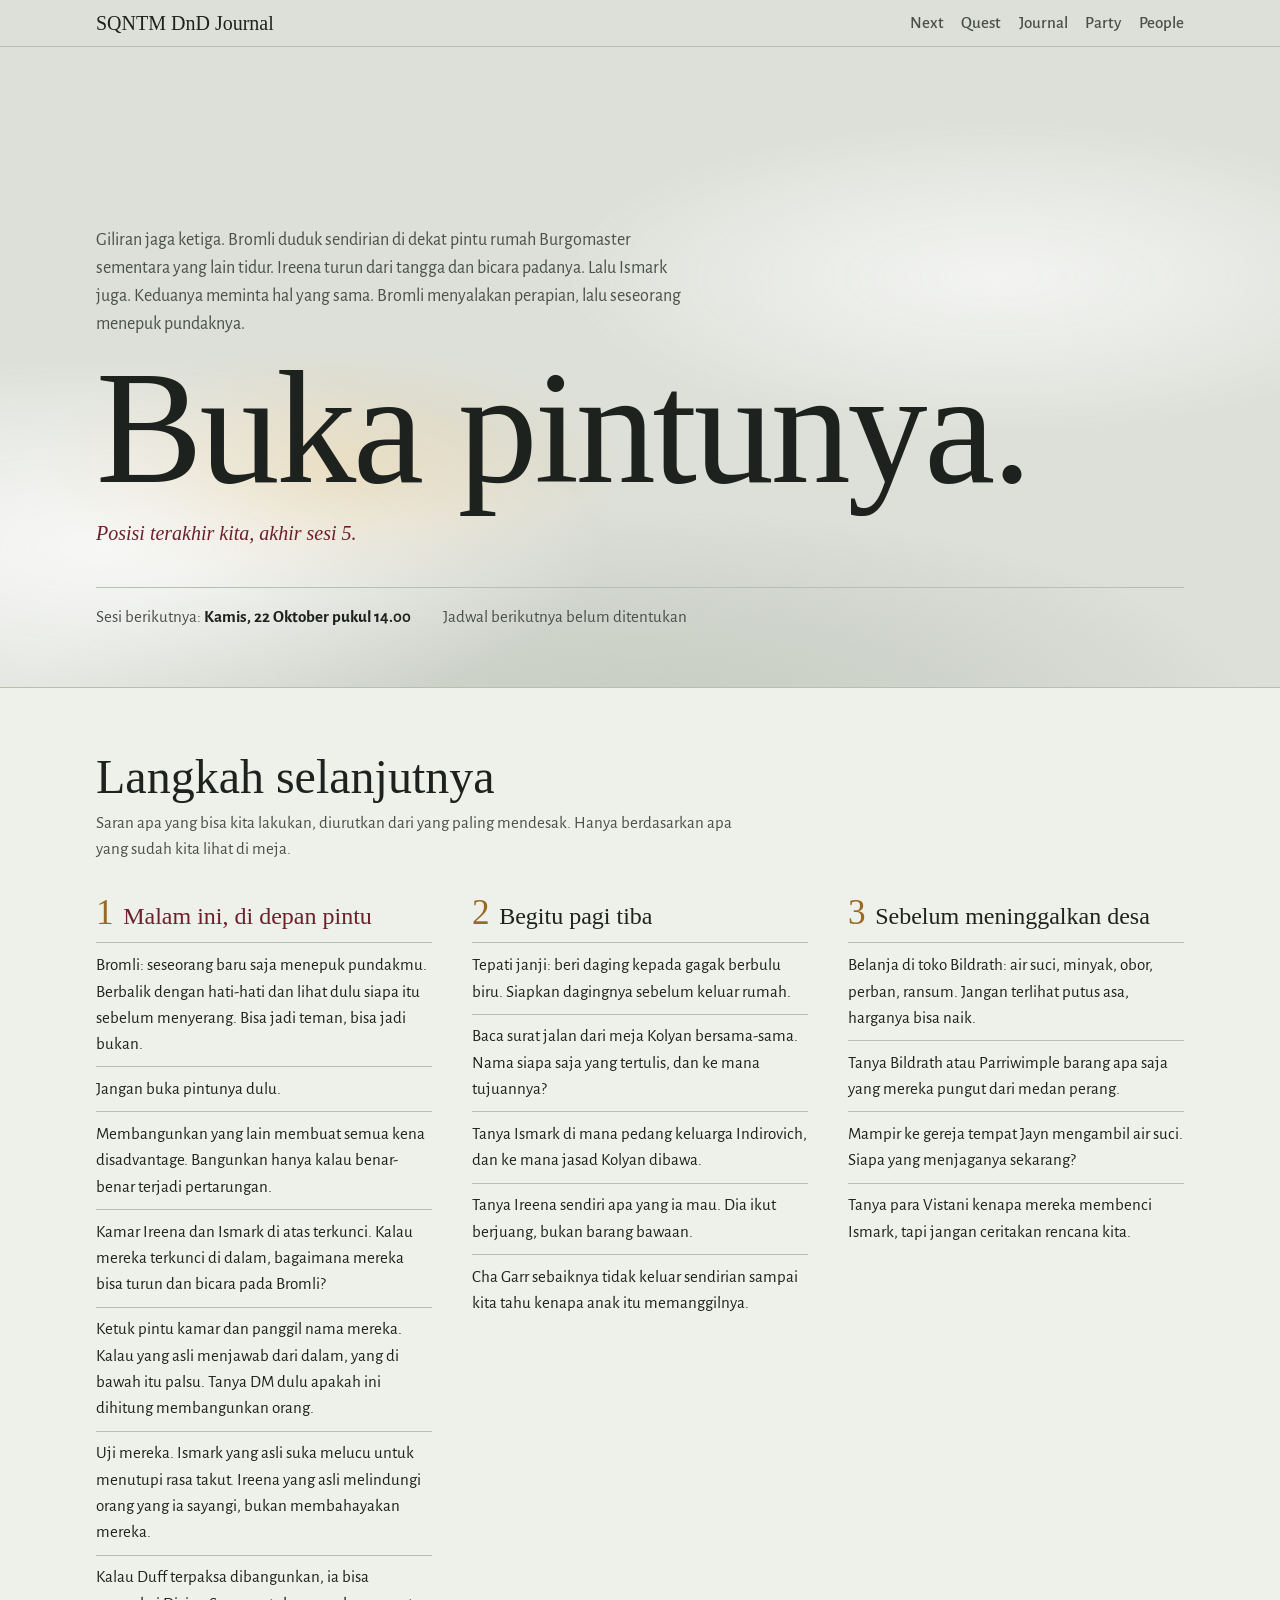
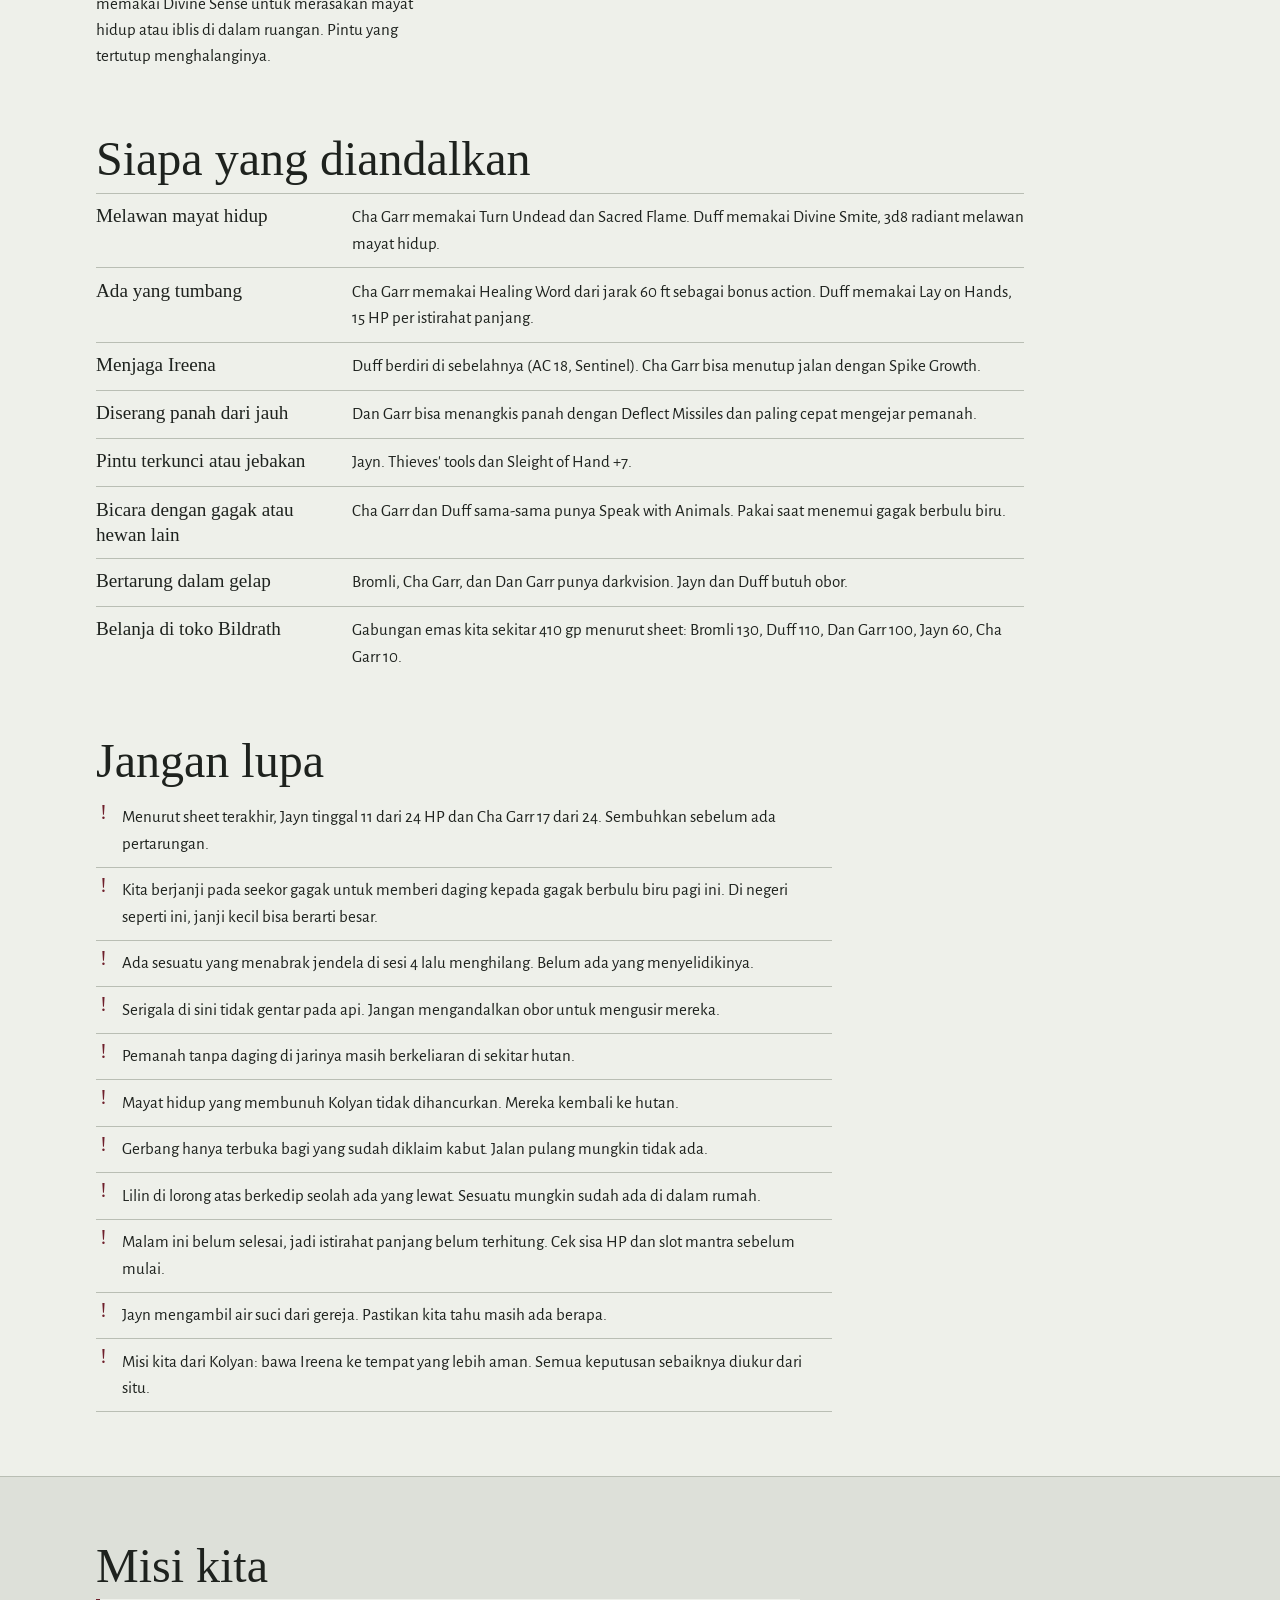
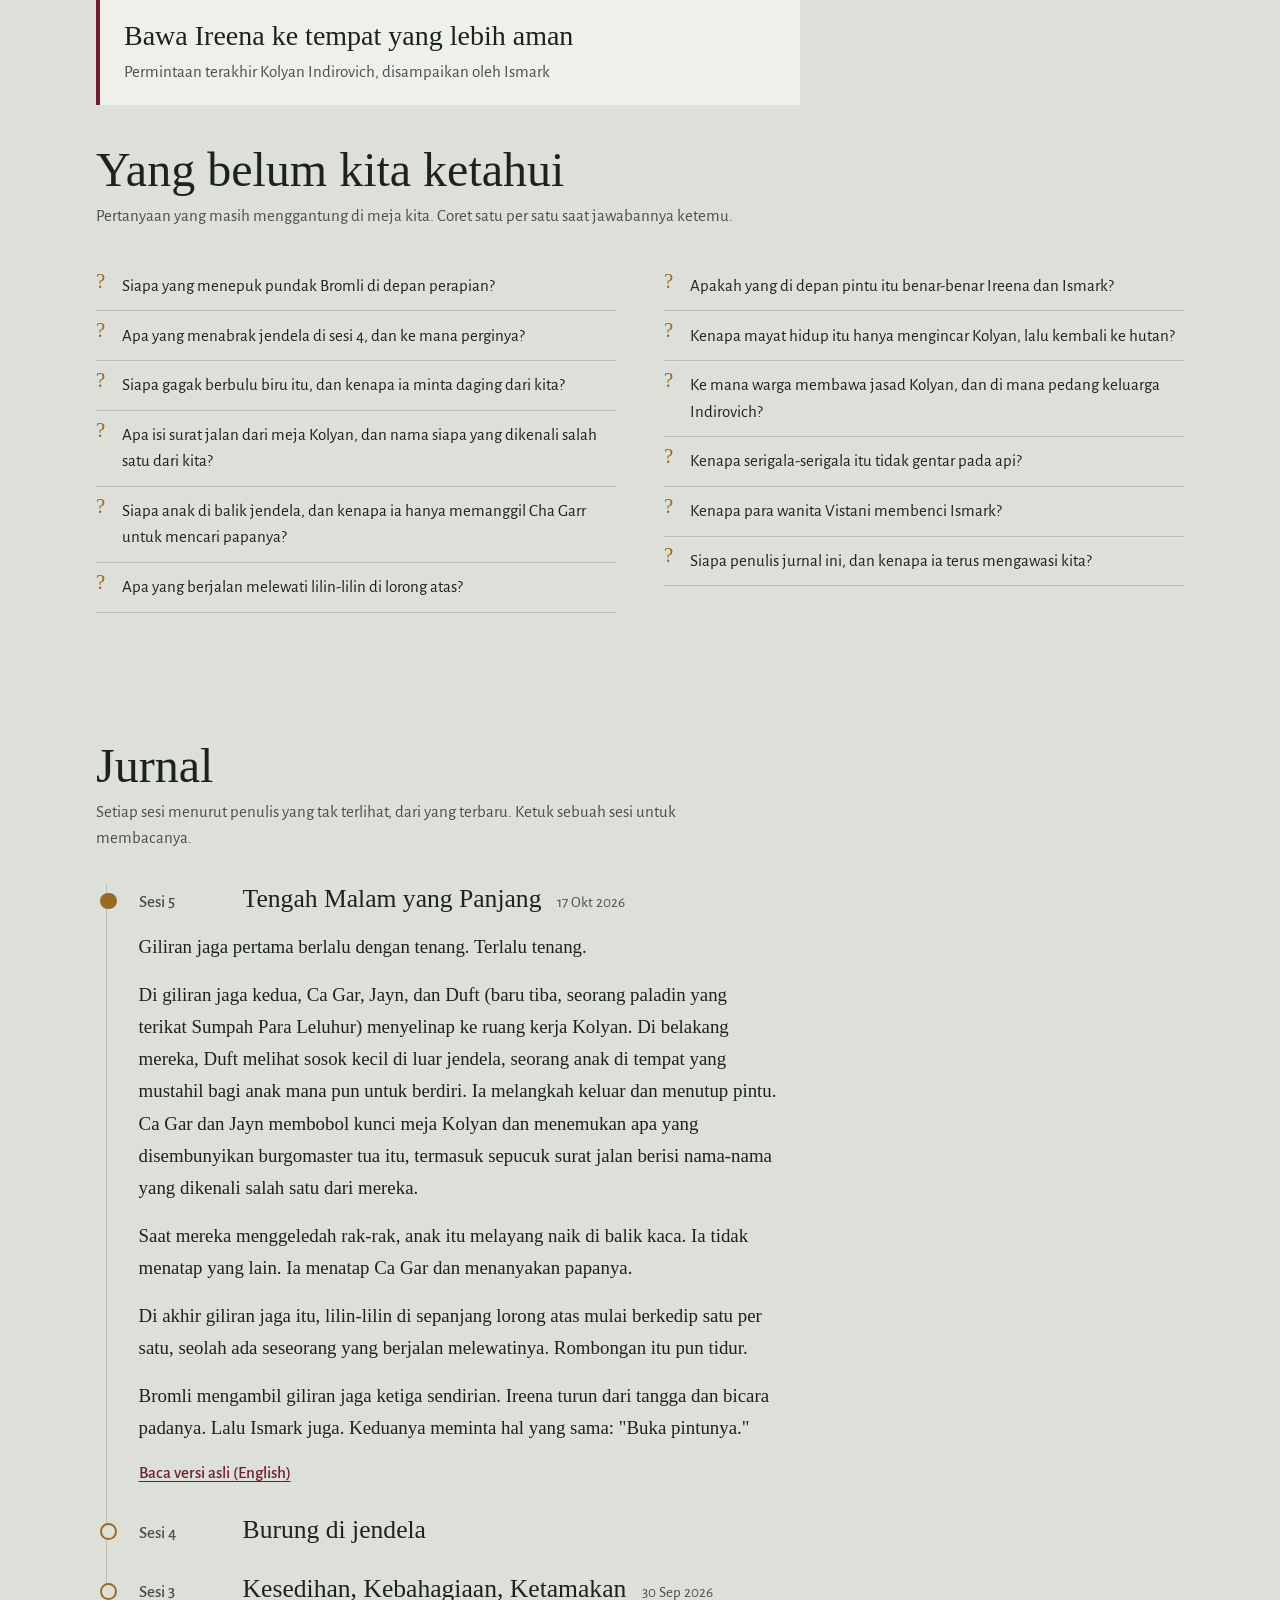
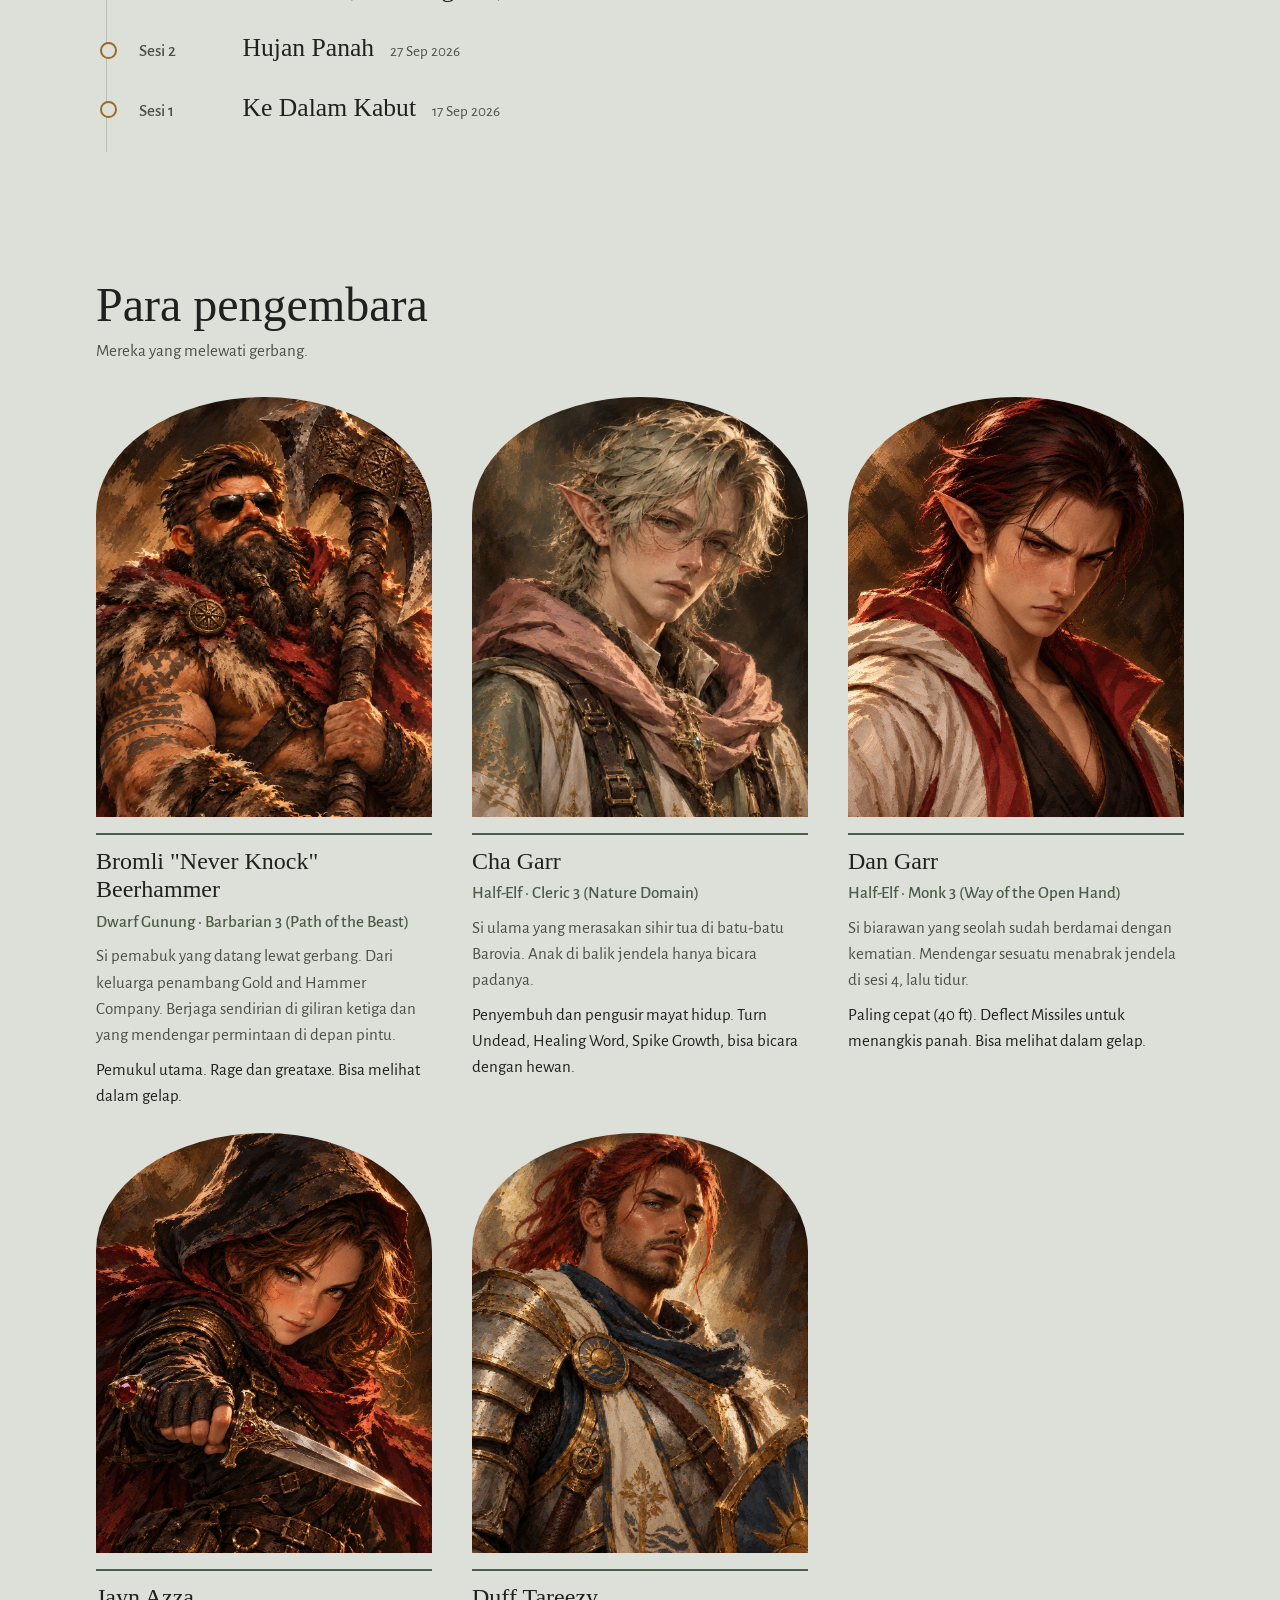
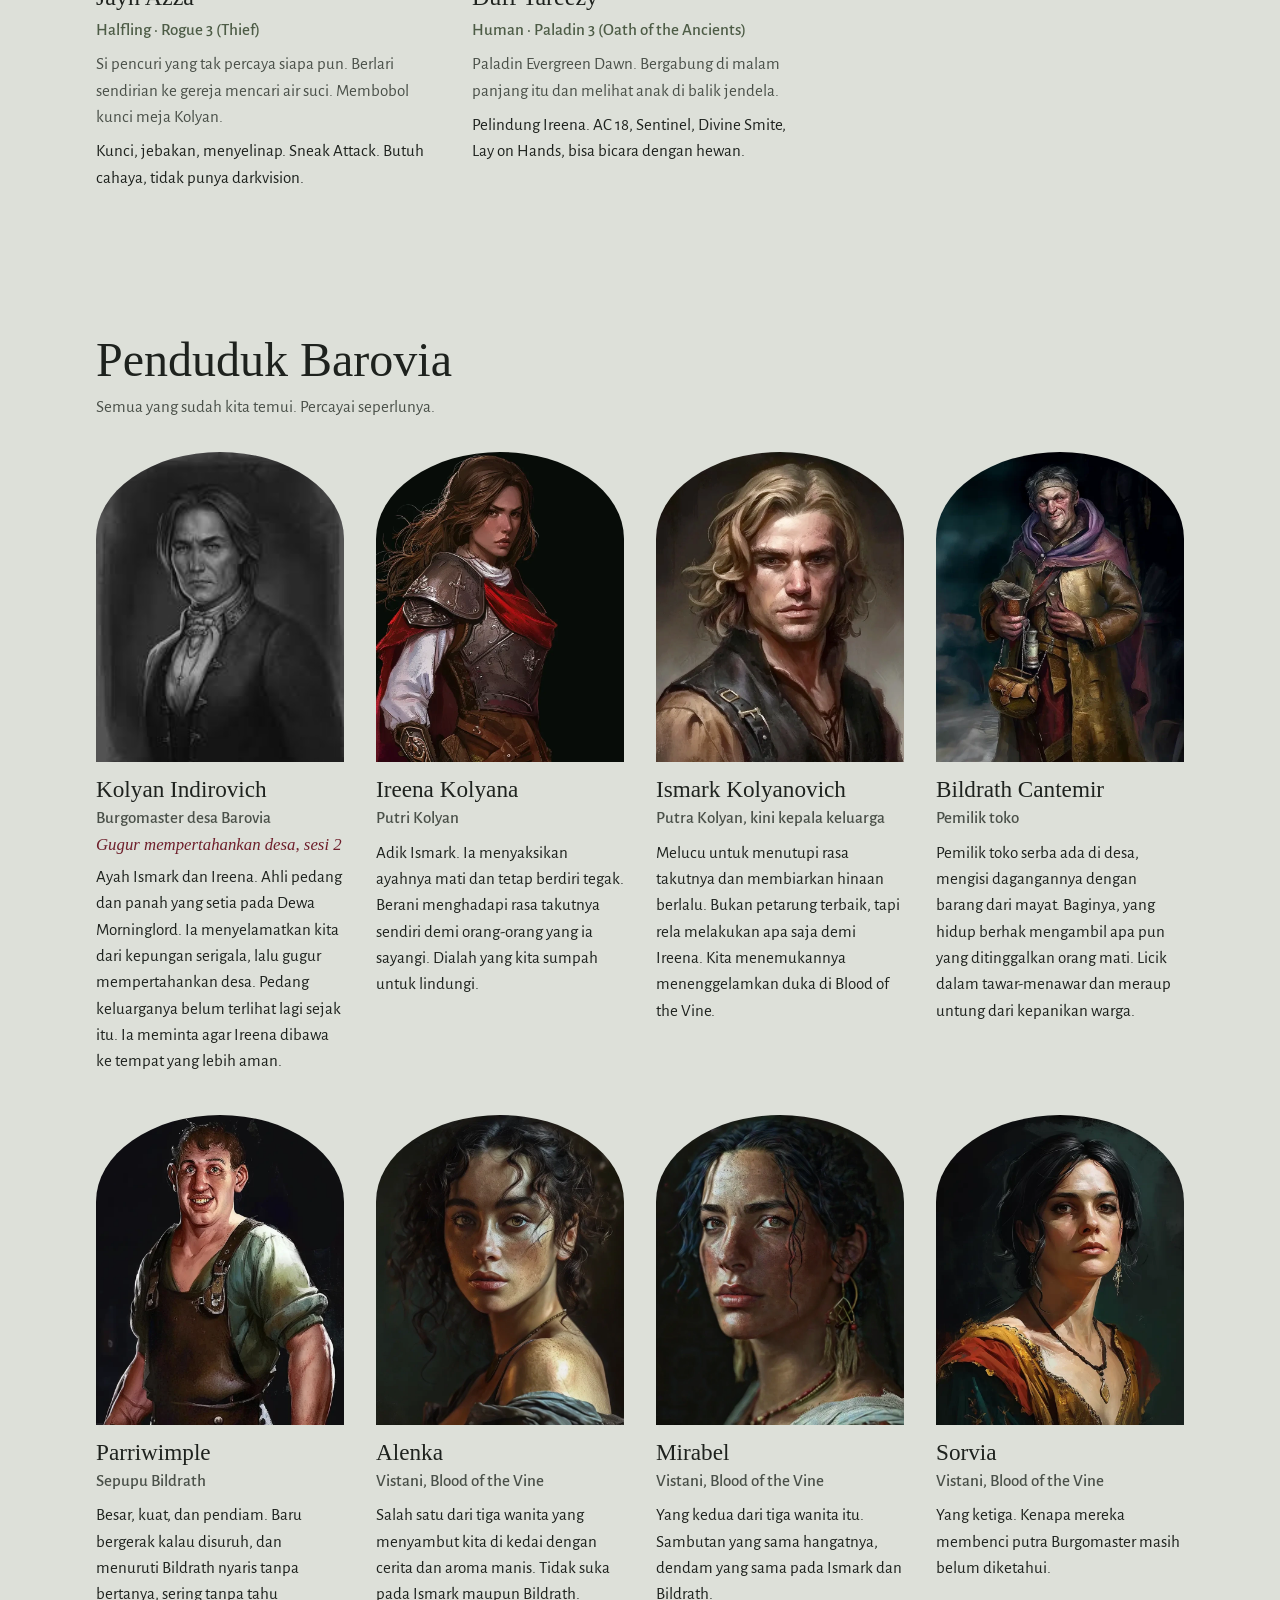
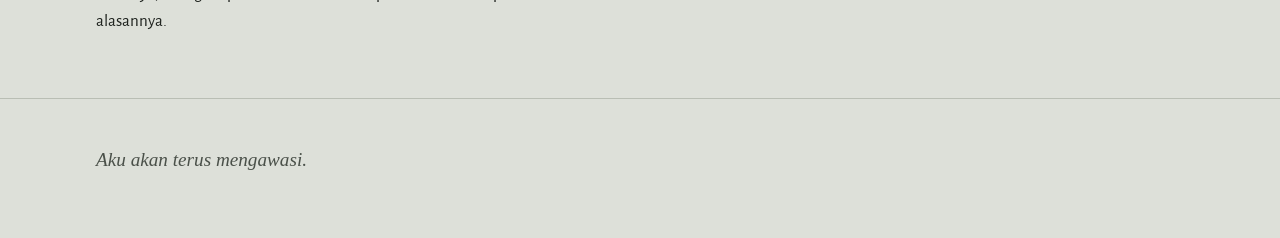
==== commit fe8100b9: "Add party portraits Co-Authored-By: Claude Opus 5.5 <noreply@anthropic.com>" ====
--- a/index.html
+++ b/index.html
@@ -159,6 +159,13 @@
   .party h3 { font: 400 1.5rem/1.2 var(--display); margin: 0 0 .3rem; }
   .party p { margin: 0 0 .5rem; color: var(--ink-soft); }
   .party .cls { color: var(--moss); font-weight: 500; }
+  .party img {
+    width: 100%; aspect-ratio: 4 / 5; object-fit: cover; object-position: center 20%;
+    border-radius: 50% 50% 0 0 / 28% 28% 0 0; display: block; margin-bottom: 1rem;
+    background: var(--vellum);
+  }
+  .party > div { border-top: 0; padding-top: 0; }
+  .party h3 { padding-top: .75rem; border-top: 2px solid var(--moss); }
   .party .role { color: var(--ink); margin: 0; }
 
   /* People of Barovia */
@@ -346,6 +353,7 @@
   // Party
   $("party-list").replaceChildren(...c.party.map((p) =>
     el("div", {}, [
+      p.img ? el("img", { src: p.img, alt: `Potret ${p.name}`, loading: "lazy" }) : "",
       el("h3", { text: p.name }),
       el("p", { class: "cls", text: p.cls }),
       el("p", { text: p.note }),
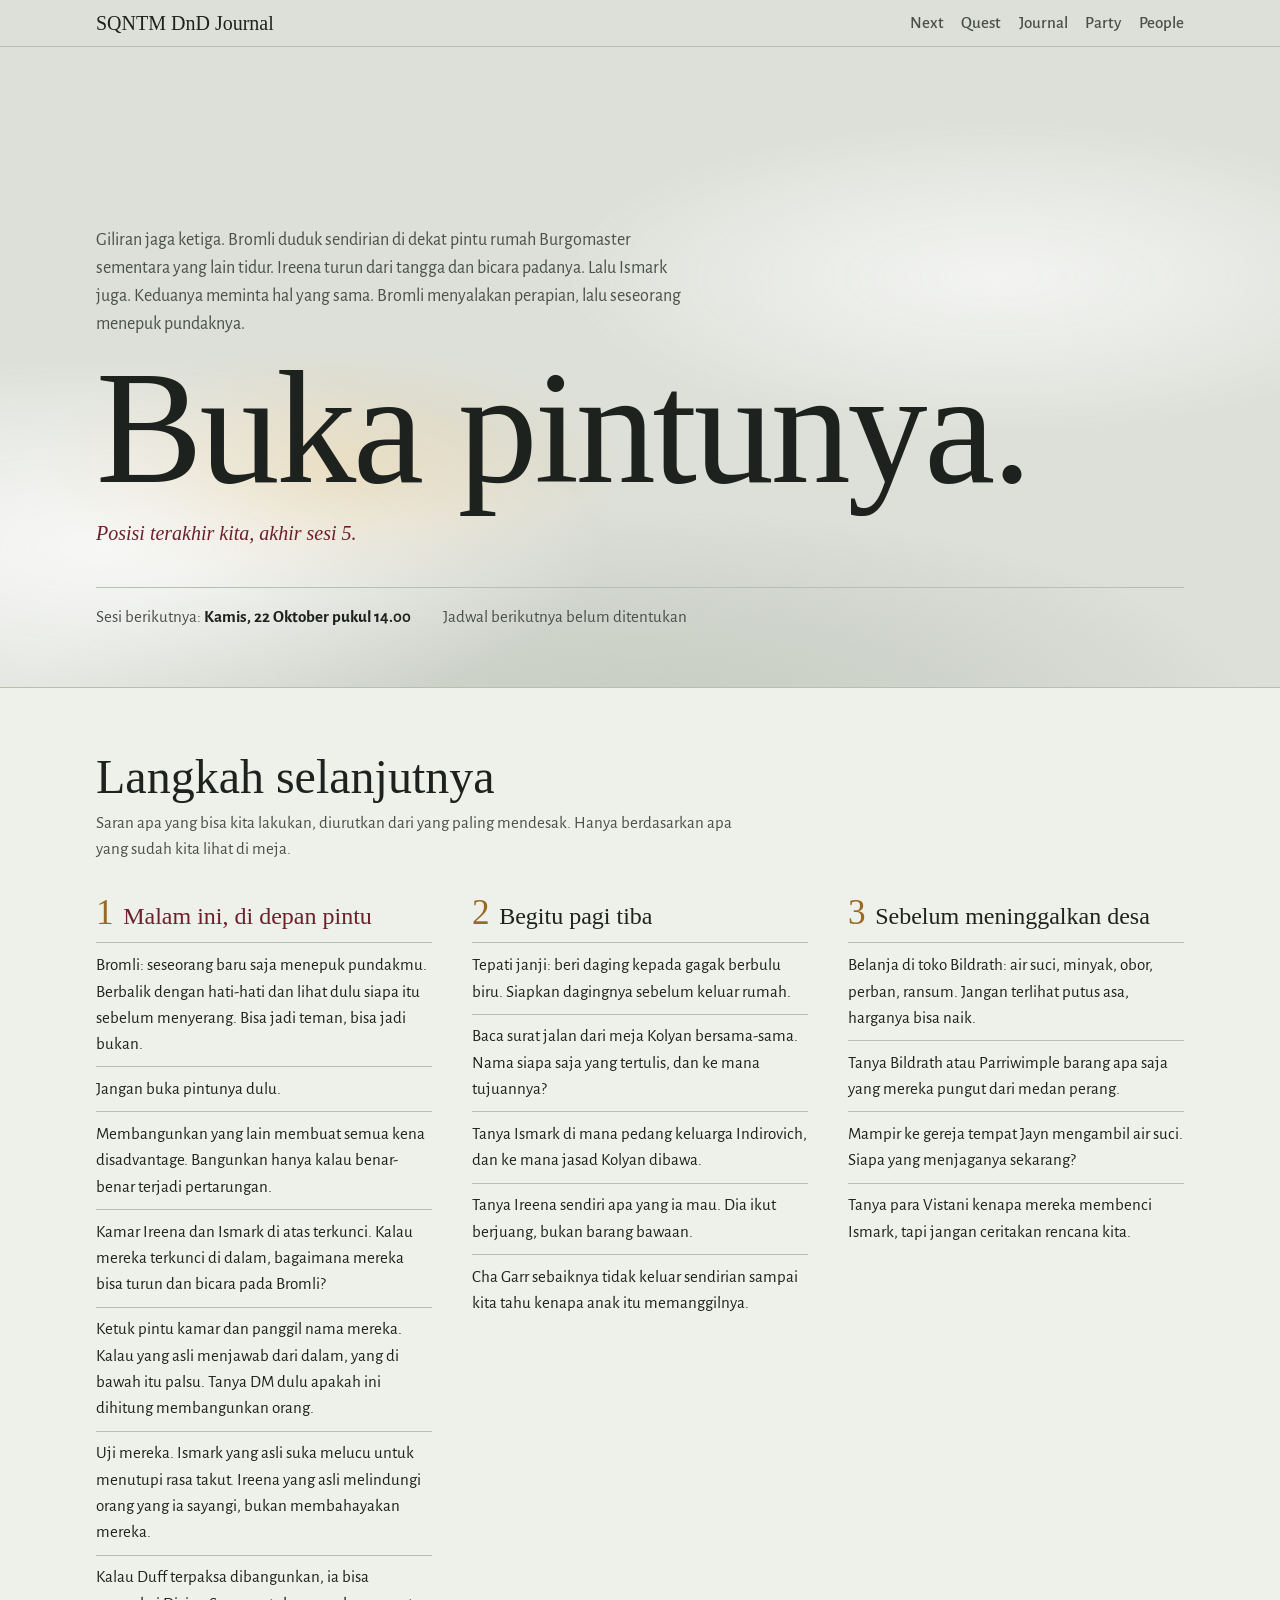
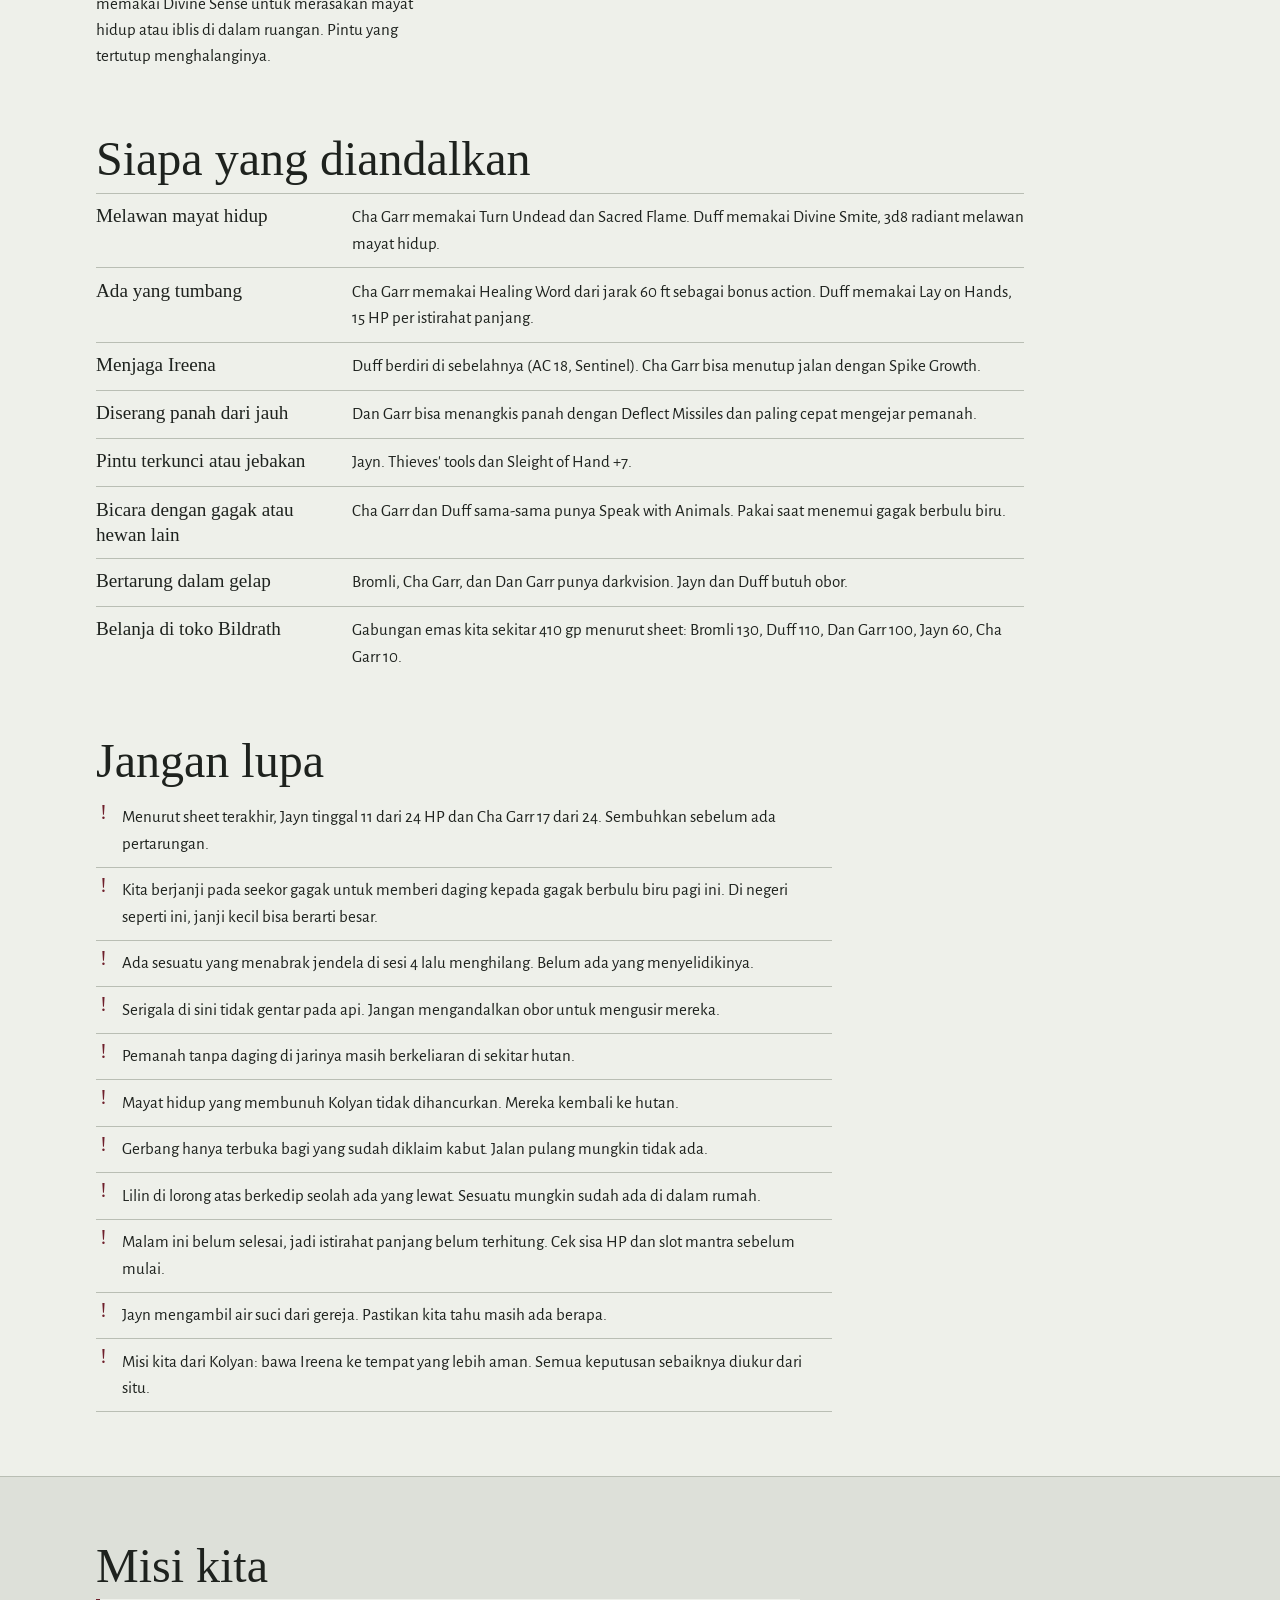
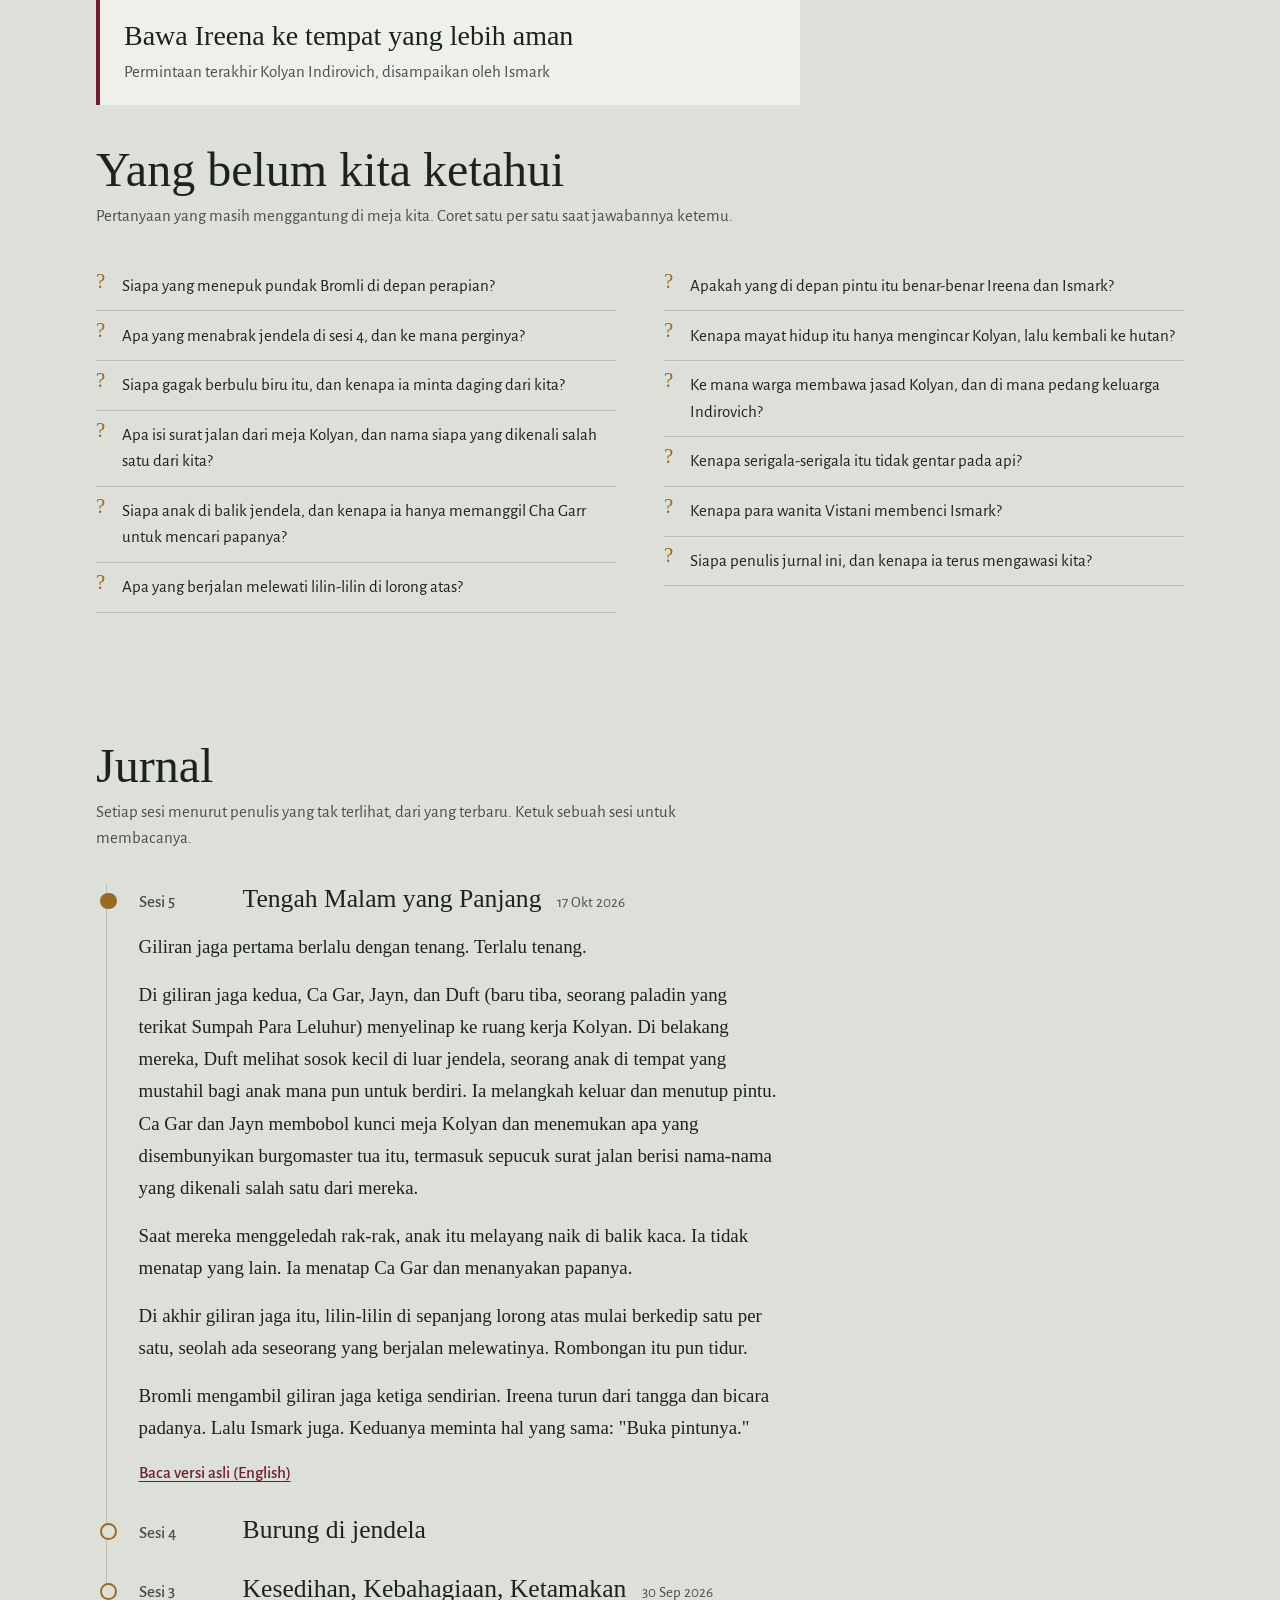
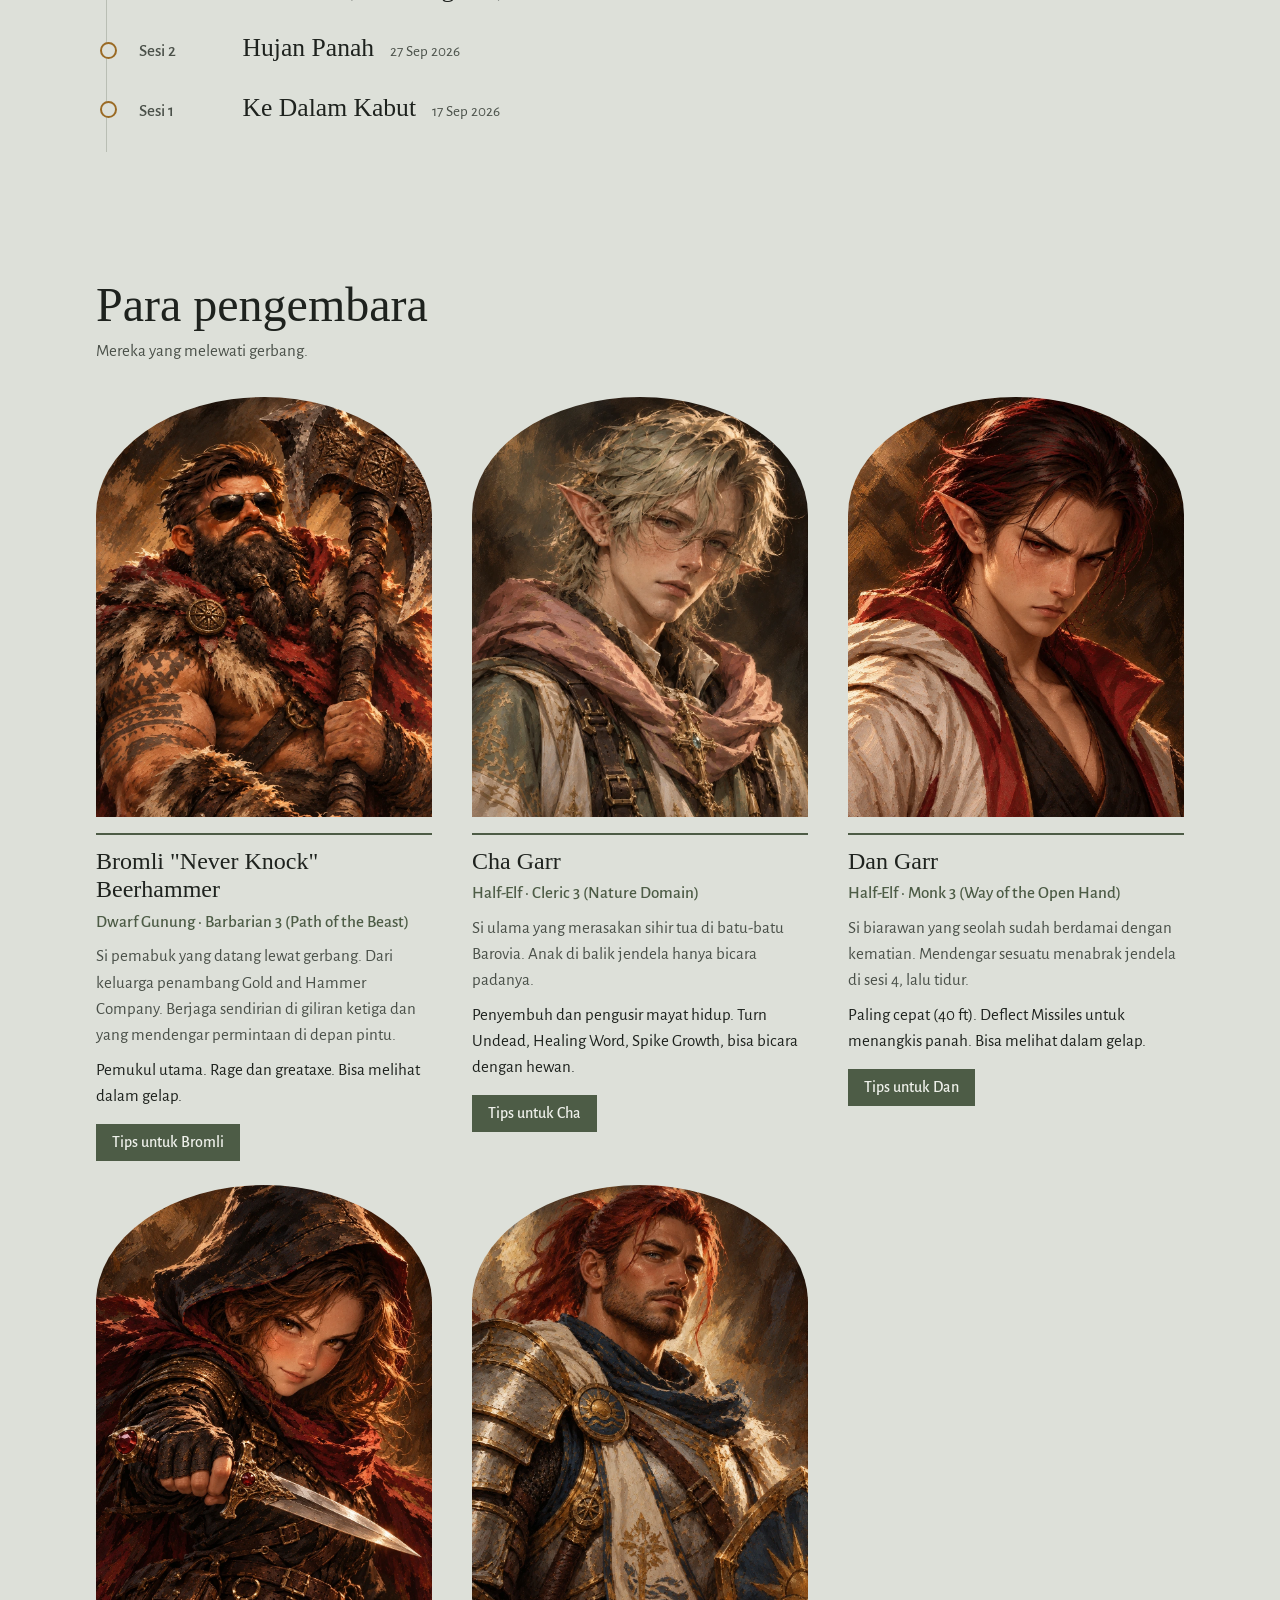
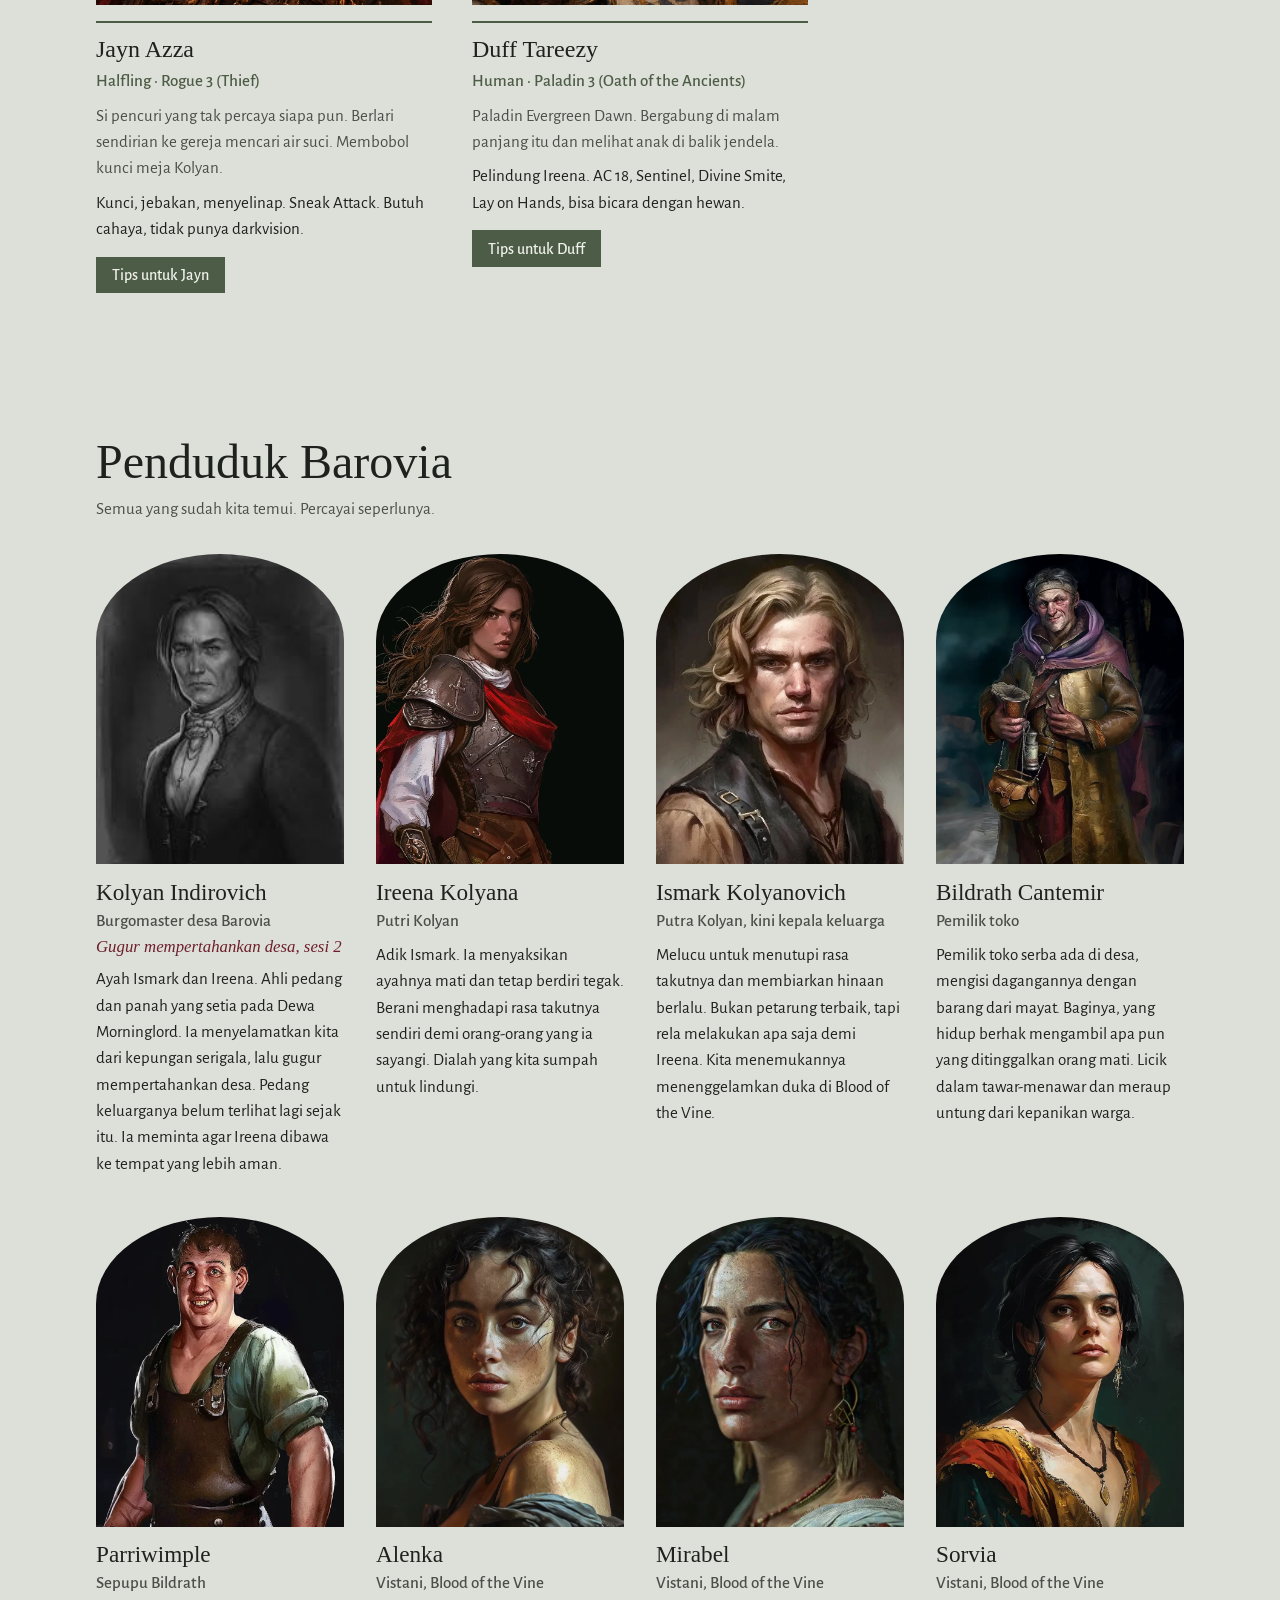
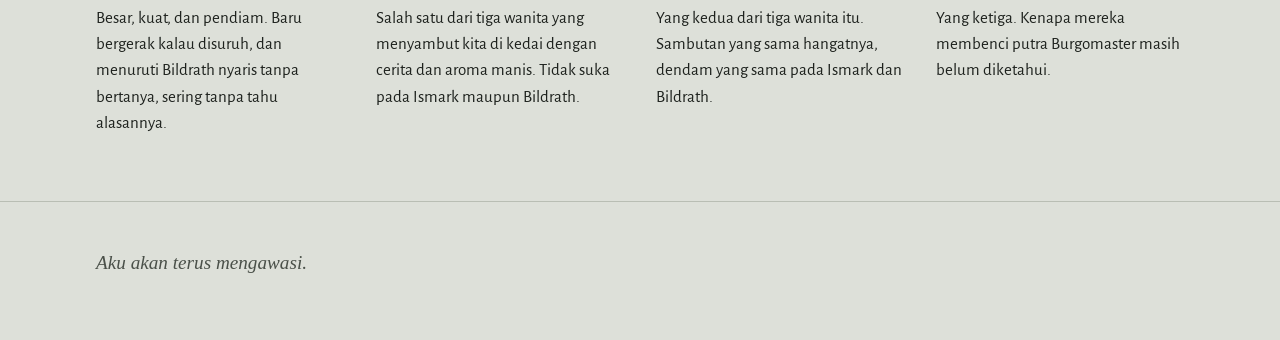
==== commit e7f8c28e: "Per-character tips panels with direct links Co-Authored-By: Claude Opus 5.5 <noreply@anthropic.com>" ====
--- a/index.html
+++ b/index.html
@@ -183,6 +183,42 @@
   .person .fate { color: var(--wine); margin: -.35rem 0 .5rem; font: italic 400 1.05rem/1.3 var(--display); }
   .person p { margin: 0; }
 
+  /* Per-character tips */
+  .party .open-tips {
+    margin-top: .9rem; font: 500 1rem/1 var(--body); color: var(--vellum);
+    background: var(--moss); border: 0; padding: .65rem 1rem; cursor: pointer;
+  }
+  .party .open-tips:hover { background: var(--wine); }
+  #tips {
+    width: min(46rem, 100vw - 1.5rem); max-height: min(90vh, 60rem);
+    padding: 0; border: 0; background: var(--mist); color: var(--ink);
+    box-shadow: 0 1.5rem 4rem #0007;
+  }
+  #tips::backdrop { background: #1e221eb3; }
+  .tips-head {
+    position: sticky; top: 0; z-index: 1; display: grid; grid-template-columns: 5.5rem 1fr auto; gap: 1rem; align-items: center;
+    padding: 1rem 1.25rem; background: var(--vellum); border-bottom: 1px solid var(--rule);
+  }
+  .tips-head img { width: 5.5rem; height: 6.5rem; object-fit: cover; object-position: center 20%; border-radius: 50% 50% 0 0 / 30% 30% 0 0; }
+  .tips-head h2 { font-size: clamp(1.5rem, 5vw, 2.1rem); margin: 0; }
+  .tips-cls { margin: .2rem 0 0; color: var(--moss); font-weight: 500; }
+  .tips-stats { margin: .2rem 0 0; color: var(--ink-soft); font-size: .95rem; }
+  .tips-close { align-self: start; background: none; border: 0; font-size: 1.4rem; line-height: 1; padding: .3rem .5rem; cursor: pointer; color: var(--ink-soft); }
+  .tips-close:hover { color: var(--wine); }
+  .tips-body { padding: .5rem 1.25rem 2rem; }
+  .tips-body h3 { font: 400 1.45rem/1.2 var(--display); margin: 1.6rem 0 .5rem; }
+  .tips-body h3.urgent { color: var(--wine); }
+  .tips-body ol, .tips-body ul { margin: 0; padding-left: 1.3rem; }
+  .tips-body li { padding: .3rem 0; }
+  .tips-body dl { margin: 0; }
+  .tips-body dt { font-weight: 700; margin-top: .7rem; }
+  .tips-body dd { margin: .15rem 0 0; color: var(--ink-soft); }
+  @media (max-width: 40rem) {
+    .tips-head { grid-template-columns: 4rem 1fr auto; padding: .8rem 1rem; }
+    .tips-head img { width: 4rem; height: 4.8rem; }
+    .tips-body { padding-inline: 1rem; }
+  }
+
   footer { padding-block: 3rem 4rem; color: var(--ink-soft); border-top: 1px solid var(--rule); }
   footer p { margin: 0; font: italic 400 1.2rem/1.4 var(--display); }
 
@@ -275,11 +311,25 @@
     </section>
   </main>
 
+  <dialog id="tips" aria-labelledby="tips-name">
+    <div class="tips-head">
+      <img id="tips-img" alt="">
+      <div>
+        <h2 id="tips-name"></h2>
+        <p class="tips-cls" id="tips-cls"></p>
+        <p class="tips-stats" id="tips-stats"></p>
+      </div>
+      <button type="button" class="tips-close" id="tips-close" aria-label="Tutup">✕</button>
+    </div>
+    <div class="tips-body" id="tips-body"></div>
+  </dialog>
+
   <footer>
     <div class="wrap"><p>Aku akan terus mengawasi.</p></div>
   </footer>
 
 <script src="content.js"></script>
+<script src="guides.js"></script>
 <script>
   const c = window.CAMPAIGN;
   const $ = (id) => document.getElementById(id);
@@ -357,8 +407,43 @@
       el("h3", { text: p.name }),
       el("p", { class: "cls", text: p.cls }),
       el("p", { text: p.note }),
-      el("p", { class: "role", text: p.role })
+      el("p", { class: "role", text: p.role }),
+      window.GUIDES?.[p.id] ? el("button", { type: "button", class: "open-tips", "data-id": p.id, text: `Tips untuk ${p.name.split(" ")[0]}` }) : ""
     ])));
+
+  // Tips dialog. Each character also has its own link: #tips-duff, #tips-jayn, ...
+  const dlg = $("tips");
+  const section = (title, node, urgent) => [el("h3", { class: urgent ? "urgent" : "", text: title }), node];
+  const openTips = (id) => {
+    const p = c.party.find((x) => x.id === id), g = window.GUIDES[id];
+    if (!p || !g) return;
+    $("tips-img").src = p.img; $("tips-img").alt = `Potret ${p.name}`;
+    $("tips-name").textContent = p.name;
+    $("tips-cls").textContent = p.cls;
+    $("tips-stats").textContent = g.stats;
+    $("tips-body").replaceChildren(
+      ...section("Malam ini", el("ul", {}, g.tonight.map((t) => el("li", { text: t }))), true),
+      ...section("Giliranmu saat bertarung", el("ol", {}, g.turn.map((t) => el("li", { text: t })))),
+      ...section("Kemampuan penting", el("dl", {}, g.abilities.flatMap(([n, d]) => [el("dt", { text: n }), el("dd", { text: d })]))),
+      ...section("Di luar pertarungan", el("ul", {}, g.outside.map((t) => el("li", { text: t })))),
+      ...section("Hati-hati", el("ul", {}, g.careful.map((t) => el("li", { text: t }))))
+    );
+    if (!dlg.open) dlg.showModal();
+    $("tips-body").scrollTop = 0; dlg.scrollTop = 0;
+    if (location.hash !== `#tips-${id}`) history.replaceState(null, "", `#tips-${id}`);
+  };
+  document.addEventListener("click", (e) => {
+    const b = e.target.closest(".open-tips");
+    if (b) openTips(b.dataset.id);
+  });
+  const clearHash = () => { if (location.hash.startsWith("#tips-")) history.replaceState(null, "", location.pathname + location.search); };
+  $("tips-close").addEventListener("click", () => { dlg.close(); clearHash(); });
+  document.addEventListener("keydown", (e) => { if (e.key === "Escape" && dlg.open) setTimeout(clearHash, 0); });
+  dlg.addEventListener("click", (e) => { if (e.target === dlg) { dlg.close(); clearHash(); } });
+  dlg.addEventListener("close", () => { if (!dlg.open && location.hash.startsWith("#tips-")) history.replaceState(null, "", location.pathname + location.search); });
+  const fromHash = () => { const m = location.hash.match(/^#tips-(.+)$/); if (m) openTips(m[1]); };
+  window.addEventListener("hashchange", fromHash);
+  fromHash();
 
   // NPCs
   $("npcs").replaceChildren(...c.npcs.map((n) =>
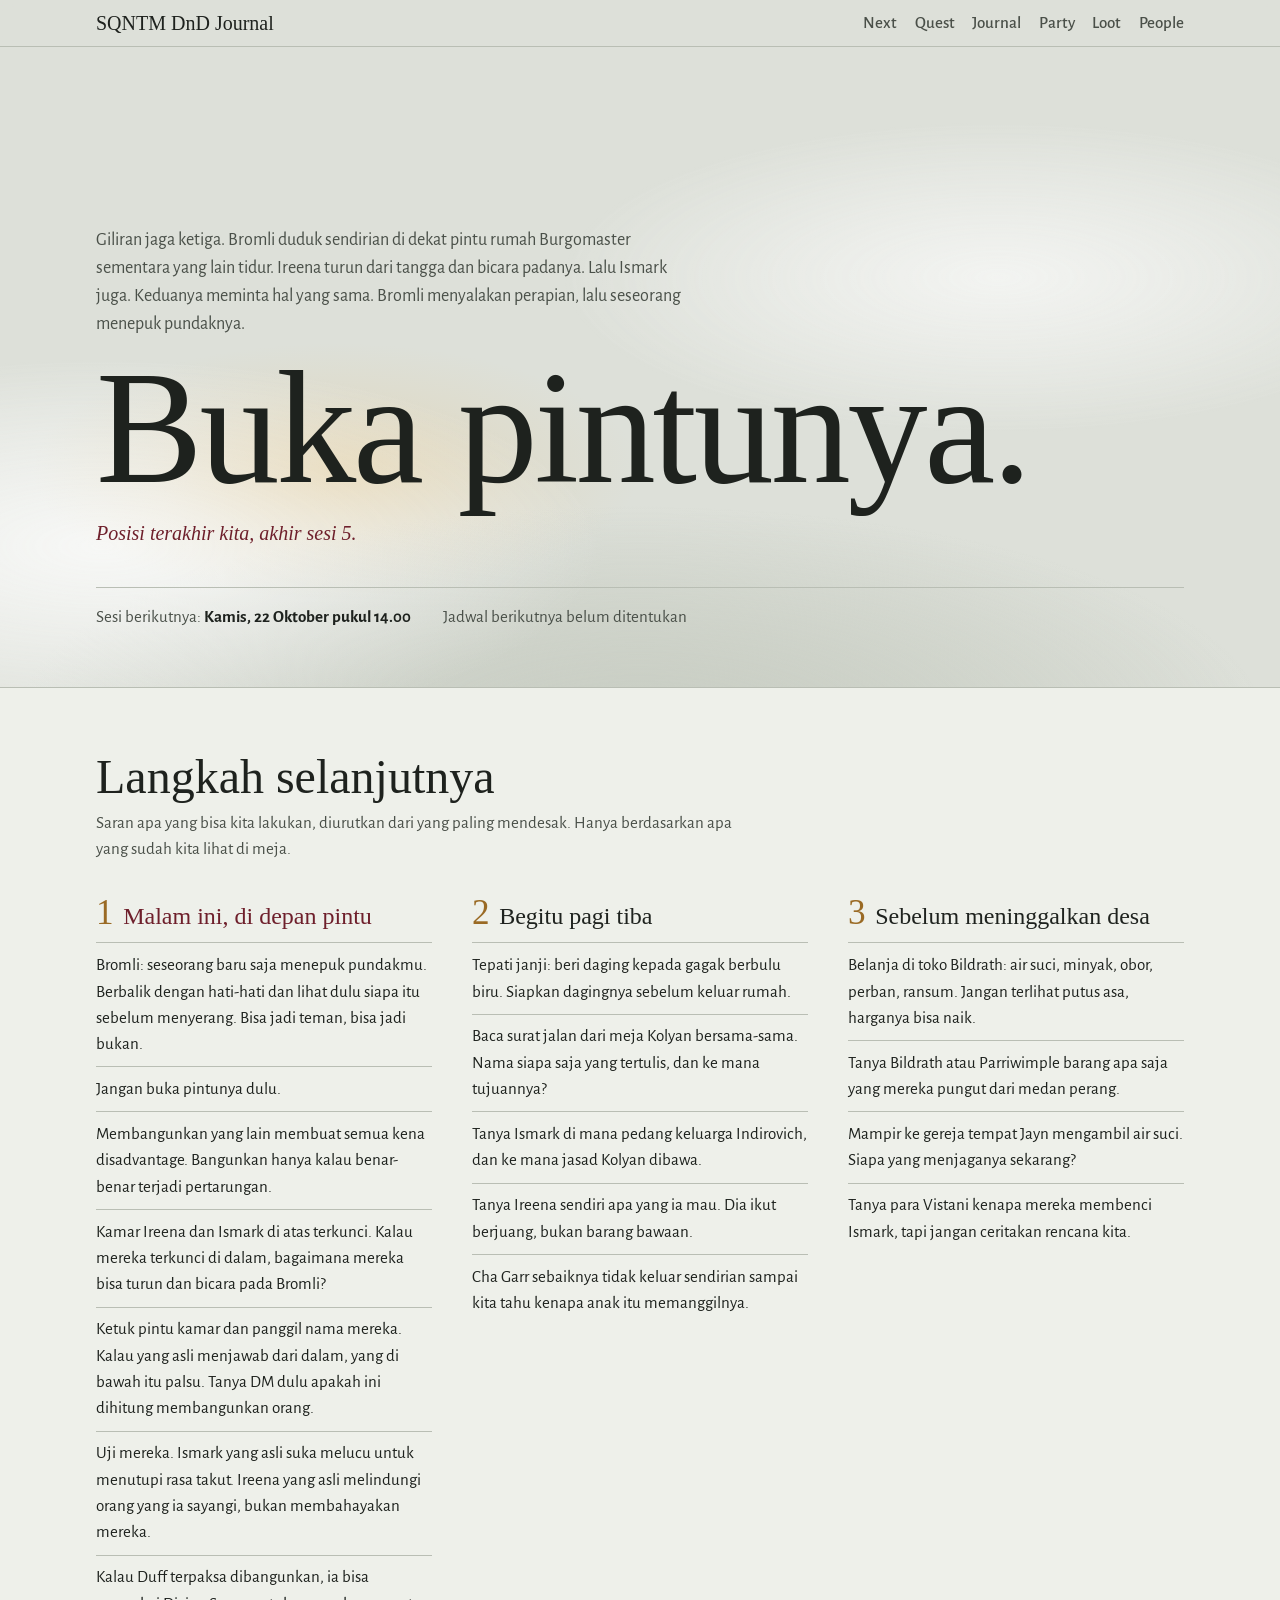
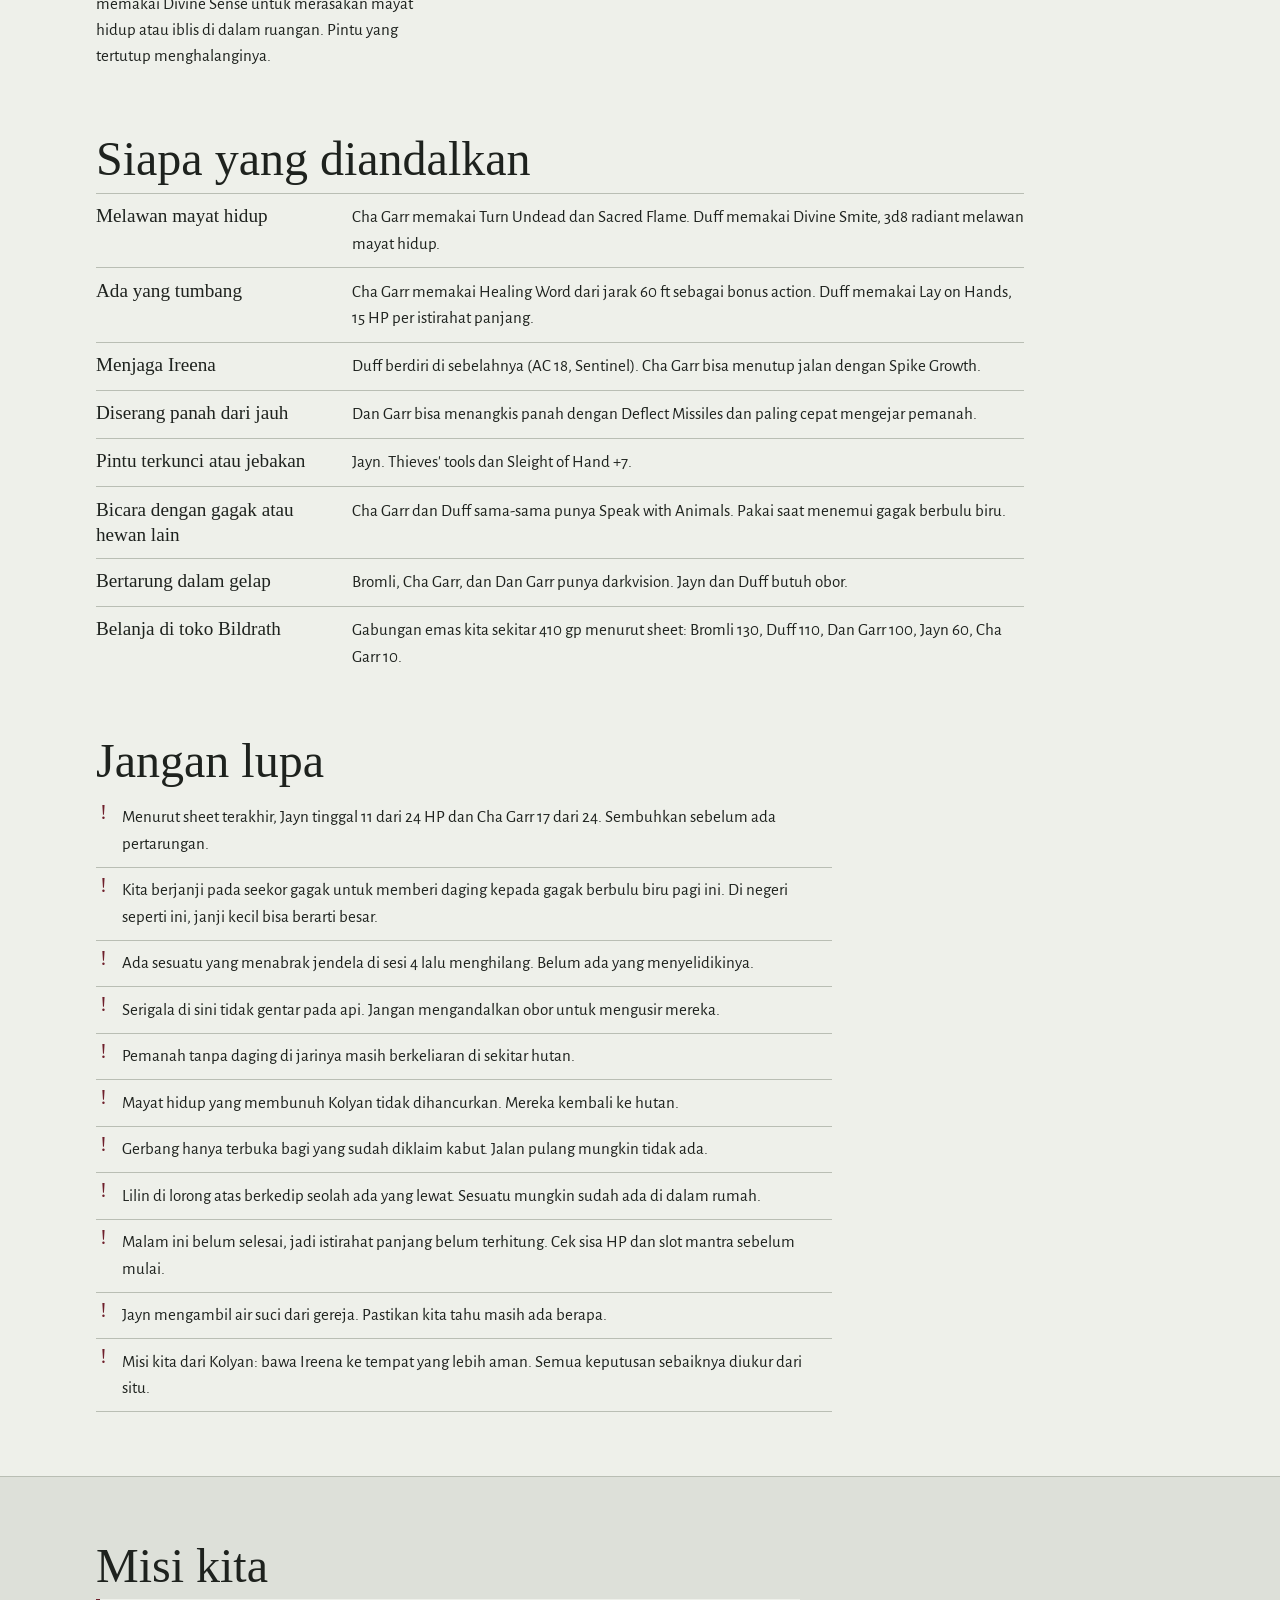
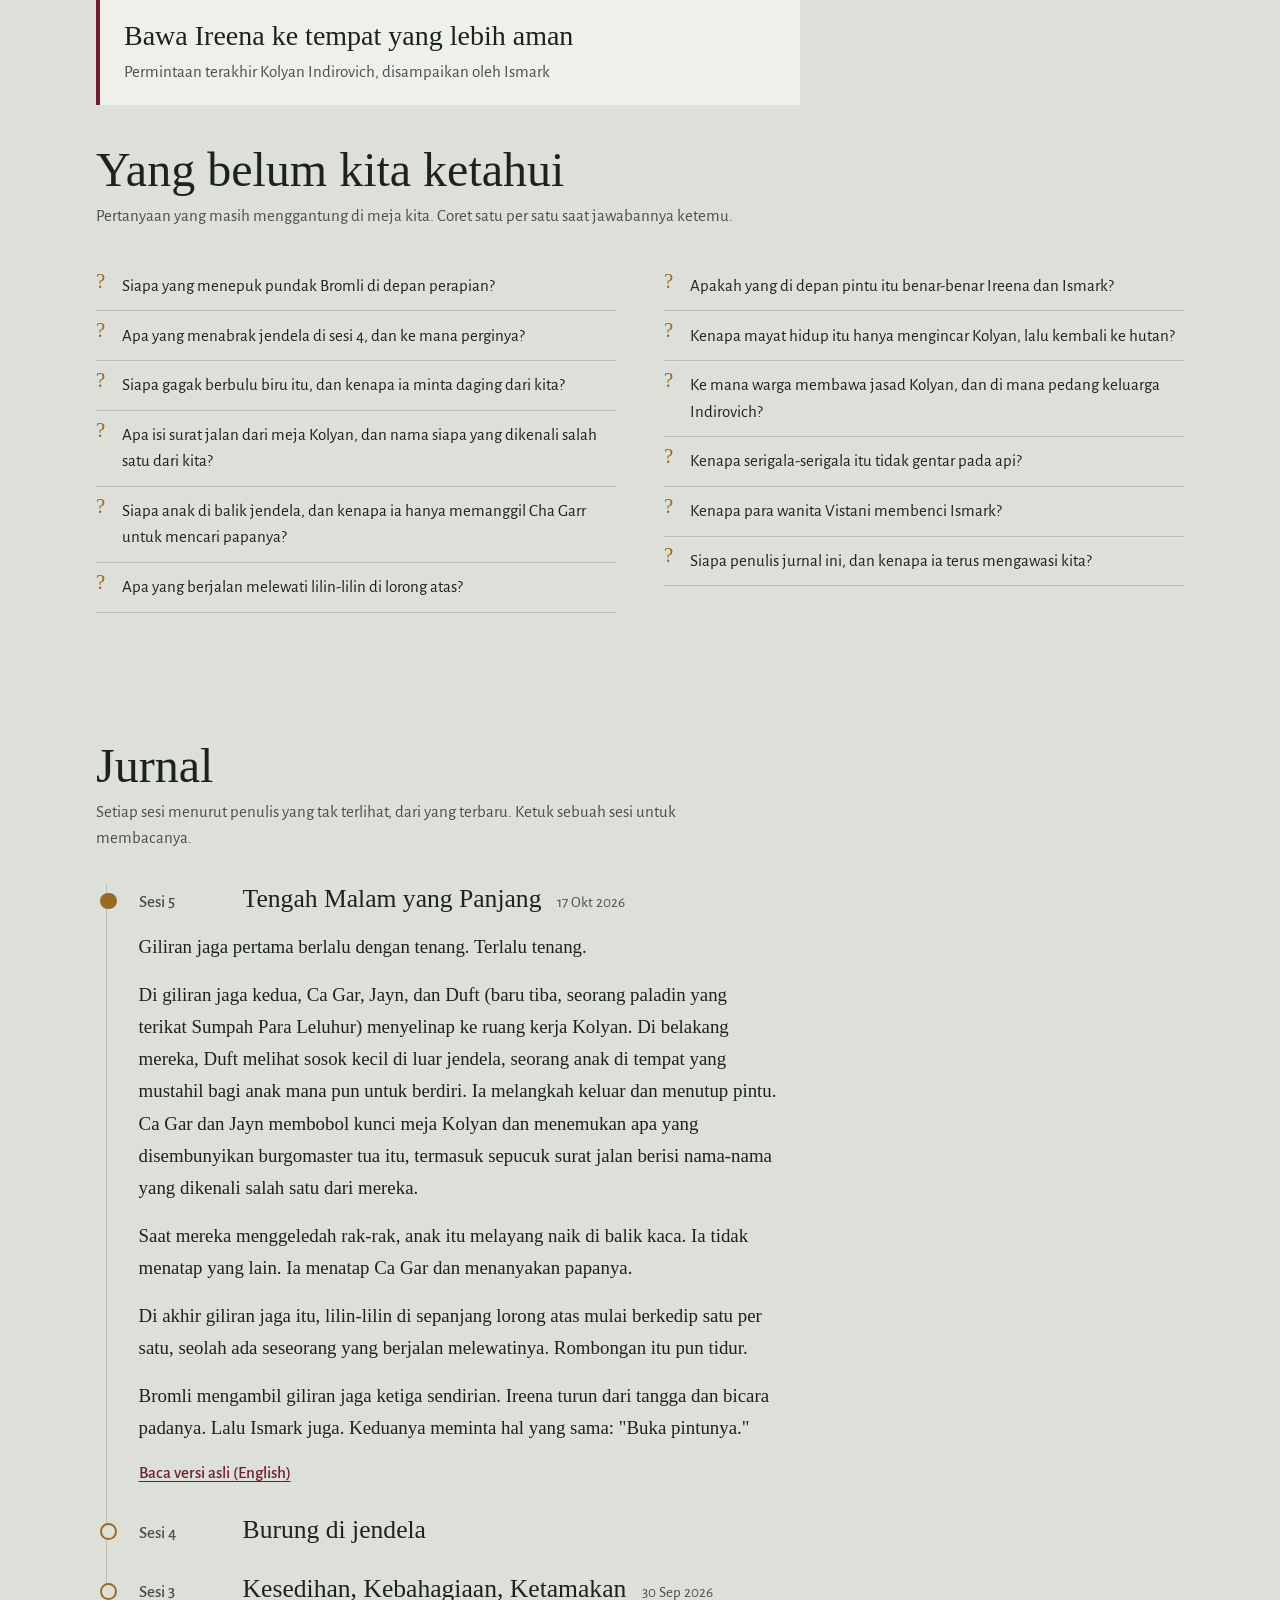
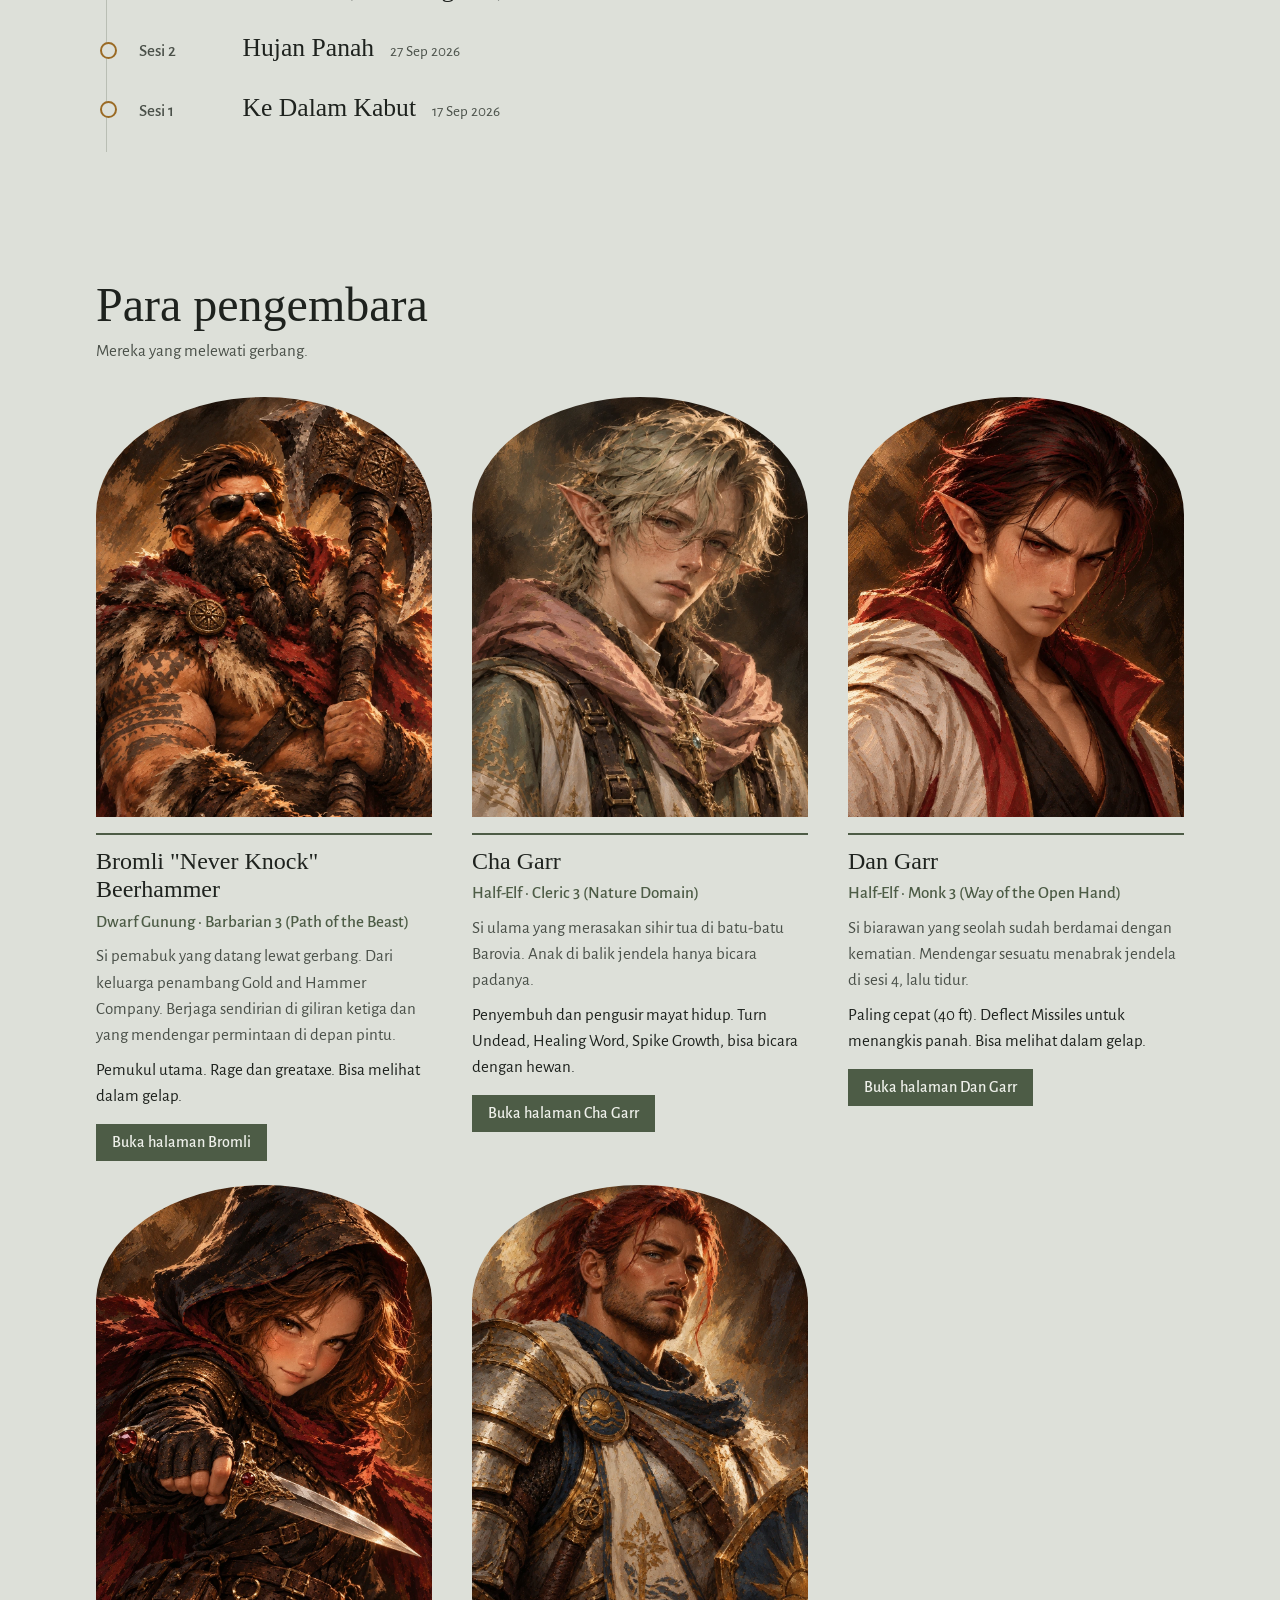
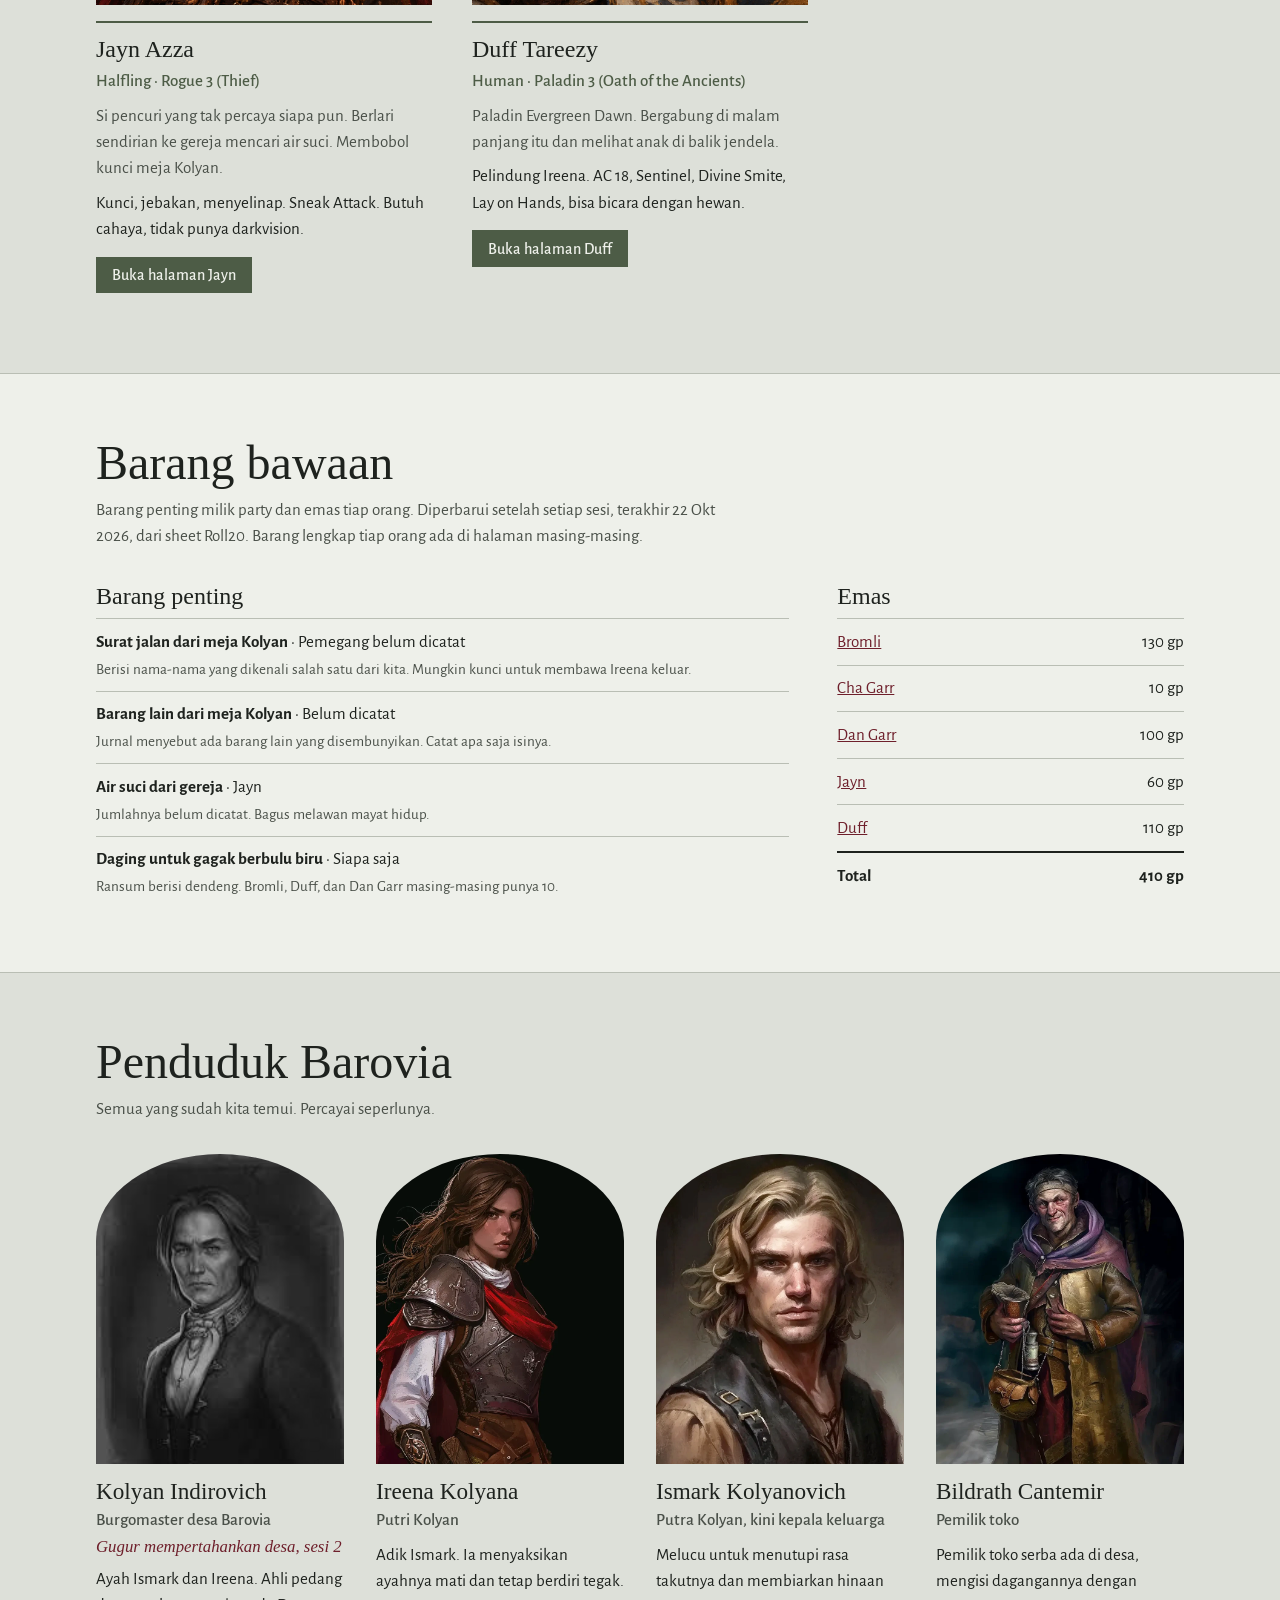
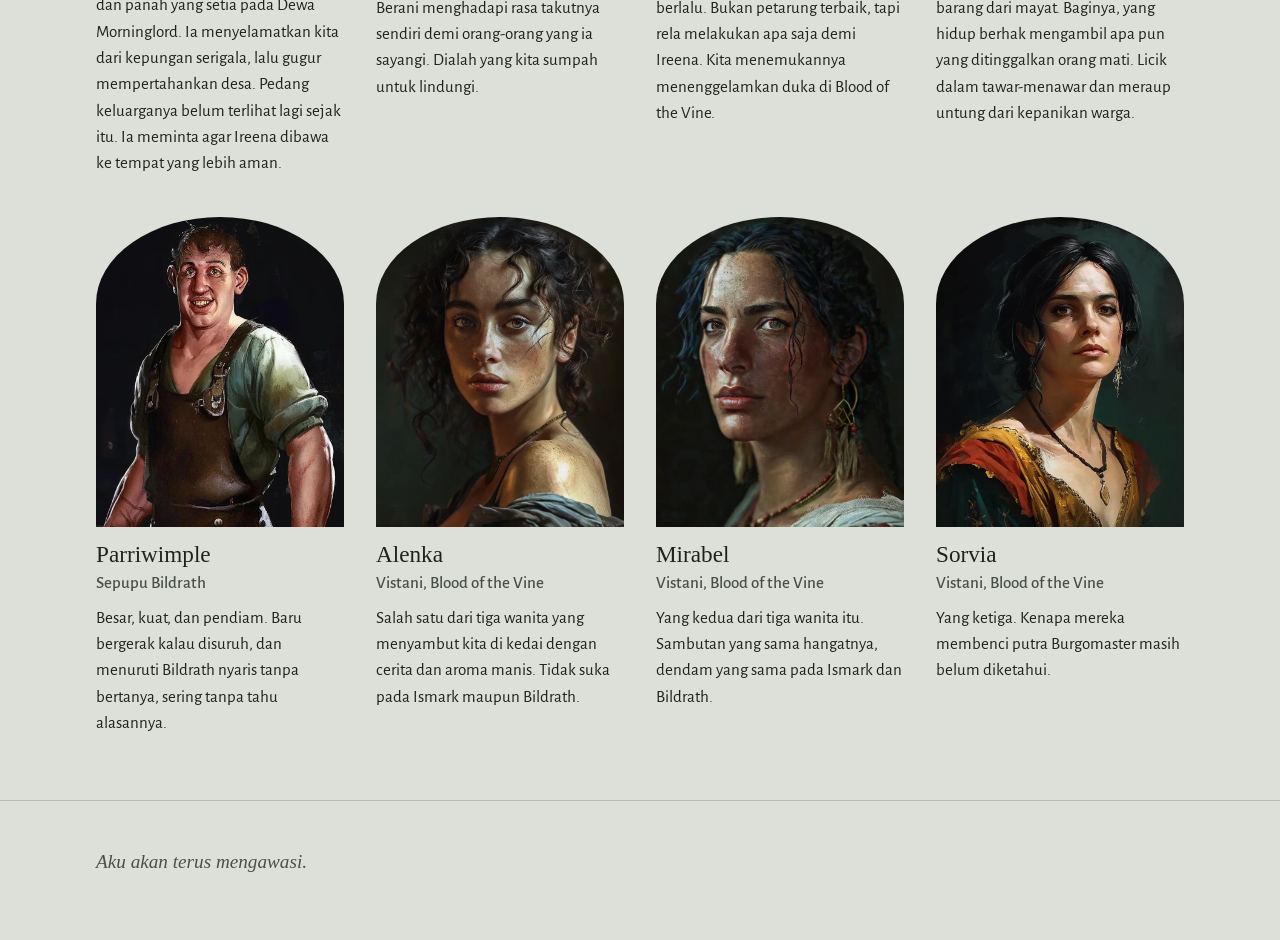
==== commit 48171657: "Character pages with inventory, shared loot section Co-Authored-By: Claude Opus 5.5 <noreply@anthrop" ====
--- a/index.html
+++ b/index.html
@@ -8,228 +8,7 @@
 <link rel="preconnect" href="https://fonts.googleapis.com">
 <link rel="preconnect" href="https://fonts.gstatic.com" crossorigin>
 <link href="https://fonts.googleapis.com/css2?family=IM+Fell+English:ital@0;1&family=Alegreya+Sans:ital,wght@0,400;0,500;0,700;1,400&display=swap" rel="stylesheet">
-<style>
-  :root {
-    --mist: #dde0d9;
-    --vellum: #eef0ea;
-    --ink: #1e221e;
-    --ink-soft: #4a5049;
-    --wine: #6e1f2b;
-    --candle: #9a6a24;
-    --moss: #4d5c46;
-    --rule: #b9beb4;
-    --display: "IM Fell English", Georgia, serif;
-    --body: "Alegreya Sans", system-ui, sans-serif;
-  }
-  * { box-sizing: border-box; }
-  html { scroll-behavior: smooth; }
-  body {
-    margin: 0;
-    background: var(--mist);
-    color: var(--ink);
-    font: 400 1.0625rem/1.55 var(--body);
-    -webkit-font-smoothing: antialiased;
-  }
-  a { color: var(--wine); }
-  :focus-visible { outline: 2px solid var(--wine); outline-offset: 3px; }
-  .wrap { width: min(68rem, 100% - 2rem); margin-inline: auto; }
-
-  /* Top bar */
-  .bar {
-    position: sticky; top: 0; z-index: 5;
-    background: color-mix(in srgb, var(--mist) 88%, transparent);
-    backdrop-filter: blur(6px);
-    border-bottom: 1px solid var(--rule);
-  }
-  .bar .wrap { display: flex; align-items: center; justify-content: space-between; gap: 1rem; padding-block: .6rem; }
-  .bar strong { font: 400 1.25rem/1 var(--display); }
-  .bar nav { display: flex; gap: 1.1rem; flex-wrap: wrap; }
-  .bar nav a { color: var(--ink-soft); text-decoration: none; font-weight: 500; }
-  .bar nav a:hover { color: var(--wine); }
-
-  /* Hero: the cliffhanger */
-  .hero {
-    position: relative; overflow: hidden;
-    min-height: min(74vh, 40rem);
-    display: grid; align-items: end;
-    padding-block: 5rem 3.5rem;
-    isolation: isolate;
-  }
-  .hero::before, .hero::after {
-    content: ""; position: absolute; inset: -20%; z-index: -1;
-    background:
-      radial-gradient(40% 30% at 20% 70%, #fff9 0%, transparent 70%),
-      radial-gradient(35% 25% at 70% 40%, #fff7 0%, transparent 70%),
-      radial-gradient(50% 35% at 50% 90%, #c9cec4 0%, transparent 70%);
-    animation: drift 38s ease-in-out infinite alternate;
-  }
-  .hero::after { animation-duration: 55s; animation-direction: alternate-reverse; opacity: .7; }
-  @keyframes drift { from { transform: translateX(-6%); } to { transform: translateX(6%); } }
-  @media (prefers-reduced-motion: reduce) { .hero::before, .hero::after { animation: none; } html { scroll-behavior: auto; } }
-
-  .hero .context { max-width: 38rem; color: var(--ink-soft); font-size: 1.125rem; margin: 0 0 1.25rem; }
-  /* One warm point in the fog: candlelight behind the door. */
-  .hero .wrap { position: relative; }
-  .hero .wrap::before {
-    content: ""; position: absolute; z-index: -1;
-    left: -4rem; bottom: 2rem; width: min(38rem, 90%); height: 16rem;
-    background: radial-gradient(closest-side, #e8c27a66, #e8c27a1f 60%, transparent);
-    pointer-events: none;
-  }
-  .hero h1 {
-    margin: 0;
-    font: 400 clamp(3.5rem, 13vw, 10rem)/.88 var(--display);
-    letter-spacing: -.02em;
-    color: var(--ink);
-  }
-  .hero .who { margin: 1.25rem 0 0; font: italic 400 1.25rem/1.4 var(--display); color: var(--wine); }
-  .next {
-    margin-top: 2.5rem; display: flex; flex-wrap: wrap; gap: .5rem 2rem; align-items: baseline;
-    border-top: 1px solid var(--rule); padding-top: 1rem; color: var(--ink-soft);
-  }
-  .next b { color: var(--ink); font-weight: 700; }
-
-  section { padding-block: 4rem; }
-  h2 { font: 400 clamp(2rem, 5vw, 3rem)/1.05 var(--display); margin: 0 0 .5rem; }
-  .lede { color: var(--ink-soft); margin: 0 0 2rem; max-width: 40rem; }
-
-  /* Next steps: three stages in time order, then reminders */
-  .guide { background: var(--vellum); border-block: 1px solid var(--rule); }
-  .steps { display: grid; grid-template-columns: repeat(auto-fit, minmax(17rem, 1fr)); gap: 2rem 2.5rem; counter-reset: stage; }
-  .stage { counter-increment: stage; }
-  .stage h3 { font: 400 1.5rem/1.2 var(--display); margin: 0 0 .75rem; display: flex; gap: .6rem; align-items: baseline; }
-  .stage h3::before { content: counter(stage); color: var(--candle); font-size: 2.2rem; line-height: 1; }
-  .stage:first-child h3 { color: var(--wine); }
-  .stage ul { margin: 0; padding: 0; list-style: none; }
-  .stage li { padding: .55rem 0; border-top: 1px solid var(--rule); }
-  .team { margin-top: 3.5rem; }
-  .team dl { margin: 0; display: grid; grid-template-columns: minmax(10rem, 16rem) 1fr; }
-  .team dt, .team dd { margin: 0; padding: .65rem 0; border-top: 1px solid var(--rule); }
-  .team dt { font: 400 1.2rem/1.3 var(--display); padding-right: 1.5rem; }
-  .team dd { max-width: 42rem; }
-  @media (max-width: 40rem) {
-    .team dl { grid-template-columns: 1fr; }
-    .team dd { border-top: 0; padding-top: 0; }
-  }
-  .remind { margin-top: 3.5rem; max-width: 46rem; }
-  .remind ul { margin: 0; padding: 0; list-style: none; }
-  .remind li { padding: .6rem 0 .6rem 1.6rem; border-bottom: 1px solid var(--rule); position: relative; }
-  .remind li::before { content: "!"; position: absolute; left: .25rem; top: .45rem; font: 400 1.3rem/1 var(--display); color: var(--wine); }
-
-  /* Quest + threads */
-  .quest {
-    background: var(--vellum); border-left: 4px solid var(--wine);
-    padding: 1.25rem 1.5rem; margin-bottom: 2.5rem; max-width: 44rem;
-  }
-  .quest p { margin: 0; }
-  .quest .name { font: 400 1.75rem/1.2 var(--display); }
-  .quest .from { color: var(--ink-soft); margin-top: .35rem; }
-  .threads { list-style: none; padding: 0; margin: 0; columns: 2 22rem; column-gap: 3rem; }
-  .threads li { break-inside: avoid; padding: .7rem 0 .7rem 1.6rem; border-bottom: 1px solid var(--rule); position: relative; }
-  .threads li::before { content: "?"; position: absolute; left: 0; top: .55rem; font: 400 1.3rem/1 var(--display); color: var(--candle); }
-
-  /* Journal */
-  .journal { border-left: 1px solid var(--rule); margin-left: .6rem; }
-  .entry { position: relative; padding: 0 0 1.75rem 2rem; }
-  .entry::before {
-    content: ""; position: absolute; left: -.42rem; top: .55rem;
-    width: .8rem; height: .8rem; border-radius: 50%;
-    background: var(--mist); border: 2px solid var(--candle);
-  }
-  .entry.latest::before { background: var(--candle); }
-  .entry summary { cursor: pointer; list-style: none; display: flex; flex-wrap: wrap; gap: .25rem 1rem; align-items: baseline; }
-  .entry summary::-webkit-details-marker { display: none; }
-  .entry .num { color: var(--ink-soft); font-weight: 500; min-width: 5.5rem; }
-  .entry .ttl { font: 400 1.6rem/1.2 var(--display); }
-  .entry summary:hover .ttl { color: var(--wine); }
-  .entry .date { color: var(--ink-soft); font-size: .95rem; }
-  .entry.quiet .ttl { color: var(--ink-soft); font-style: italic; }
-  .entry .text {
-    max-width: 40rem; margin-top: 1rem;
-    font: 400 1.18rem/1.7 var(--display);
-  }
-  .entry .text p { margin: 0 0 1rem; }
-  .entry .original { max-width: 40rem; }
-  .entry .original summary { display: inline; color: var(--wine); font-weight: 500; text-decoration: underline; text-underline-offset: 3px; }
-  .entry .original .text { color: var(--ink-soft); }
-
-  /* Party */
-  .party { display: grid; grid-template-columns: repeat(auto-fill, minmax(18rem, 1fr)); gap: .5rem 2.5rem; }
-  .party div { padding: 1rem 0; border-top: 2px solid var(--moss); }
-  .party h3 { font: 400 1.5rem/1.2 var(--display); margin: 0 0 .3rem; }
-  .party p { margin: 0 0 .5rem; color: var(--ink-soft); }
-  .party .cls { color: var(--moss); font-weight: 500; }
-  .party img {
-    width: 100%; aspect-ratio: 4 / 5; object-fit: cover; object-position: center 20%;
-    border-radius: 50% 50% 0 0 / 28% 28% 0 0; display: block; margin-bottom: 1rem;
-    background: var(--vellum);
-  }
-  .party > div { border-top: 0; padding-top: 0; }
-  .party h3 { padding-top: .75rem; border-top: 2px solid var(--moss); }
-  .party .role { color: var(--ink); margin: 0; }
-
-  /* People of Barovia */
-  .people { display: grid; grid-template-columns: repeat(auto-fill, minmax(15rem, 1fr)); gap: 2.5rem 2rem; }
-  .person figure { margin: 0; }
-  .person img {
-    width: 100%; aspect-ratio: 4 / 5; object-fit: cover; object-position: top;
-    border-radius: 50% 50% 0 0 / 28% 28% 0 0;
-    background: var(--vellum);
-    display: block;
-  }
-  .person.dead img { filter: grayscale(1) contrast(.9) brightness(.92); }
-  .person h3 { font: 400 1.45rem/1.15 var(--display); margin: .9rem 0 .15rem; }
-  .person .role { color: var(--ink-soft); margin: 0 0 .5rem; font-weight: 500; }
-  .person .fate { color: var(--wine); margin: -.35rem 0 .5rem; font: italic 400 1.05rem/1.3 var(--display); }
-  .person p { margin: 0; }
-
-  /* Per-character tips */
-  .party .open-tips {
-    margin-top: .9rem; font: 500 1rem/1 var(--body); color: var(--vellum);
-    background: var(--moss); border: 0; padding: .65rem 1rem; cursor: pointer;
-  }
-  .party .open-tips:hover { background: var(--wine); }
-  #tips {
-    width: min(46rem, 100vw - 1.5rem); max-height: min(90vh, 60rem);
-    padding: 0; border: 0; background: var(--mist); color: var(--ink);
-    box-shadow: 0 1.5rem 4rem #0007;
-  }
-  #tips::backdrop { background: #1e221eb3; }
-  .tips-head {
-    position: sticky; top: 0; z-index: 1; display: grid; grid-template-columns: 5.5rem 1fr auto; gap: 1rem; align-items: center;
-    padding: 1rem 1.25rem; background: var(--vellum); border-bottom: 1px solid var(--rule);
-  }
-  .tips-head img { width: 5.5rem; height: 6.5rem; object-fit: cover; object-position: center 20%; border-radius: 50% 50% 0 0 / 30% 30% 0 0; }
-  .tips-head h2 { font-size: clamp(1.5rem, 5vw, 2.1rem); margin: 0; }
-  .tips-cls { margin: .2rem 0 0; color: var(--moss); font-weight: 500; }
-  .tips-stats { margin: .2rem 0 0; color: var(--ink-soft); font-size: .95rem; }
-  .tips-close { align-self: start; background: none; border: 0; font-size: 1.4rem; line-height: 1; padding: .3rem .5rem; cursor: pointer; color: var(--ink-soft); }
-  .tips-close:hover { color: var(--wine); }
-  .tips-body { padding: .5rem 1.25rem 2rem; }
-  .tips-body h3 { font: 400 1.45rem/1.2 var(--display); margin: 1.6rem 0 .5rem; }
-  .tips-body h3.urgent { color: var(--wine); }
-  .tips-body ol, .tips-body ul { margin: 0; padding-left: 1.3rem; }
-  .tips-body li { padding: .3rem 0; }
-  .tips-body dl { margin: 0; }
-  .tips-body dt { font-weight: 700; margin-top: .7rem; }
-  .tips-body dd { margin: .15rem 0 0; color: var(--ink-soft); }
-  @media (max-width: 40rem) {
-    .tips-head { grid-template-columns: 4rem 1fr auto; padding: .8rem 1rem; }
-    .tips-head img { width: 4rem; height: 4.8rem; }
-    .tips-body { padding-inline: 1rem; }
-  }
-
-  footer { padding-block: 3rem 4rem; color: var(--ink-soft); border-top: 1px solid var(--rule); }
-  footer p { margin: 0; font: italic 400 1.2rem/1.4 var(--display); }
-
-  @media (max-width: 40rem) {
-    .bar .wrap { flex-wrap: wrap; row-gap: .3rem; }
-    .bar strong { white-space: nowrap; }
-    .bar nav { gap: .9rem; font-size: .95rem; }
-    .hero { padding-block: 3rem 2.5rem; }
-    .entry { padding-left: 1.4rem; }
-  }
-</style>
+<link rel="stylesheet" href="style.css">
 </head>
 <body>
   <header class="bar">
@@ -240,6 +19,7 @@
         <a href="#quest">Quest</a>
         <a href="#journal">Journal</a>
         <a href="#party">Party</a>
+        <a href="#loot">Loot</a>
         <a href="#people">People</a>
       </nav>
     </div>
@@ -302,6 +82,23 @@
       </div>
     </section>
 
+    <section id="loot" class="guide">
+      <div class="wrap">
+        <h2>Barang bawaan</h2>
+        <p class="lede">Barang penting milik party dan emas tiap orang. Diperbarui setelah setiap sesi, terakhir <span id="loot-updated"></span>. Barang lengkap tiap orang ada di halaman masing-masing.</p>
+        <div class="loot">
+          <div>
+            <h3>Barang penting</h3>
+            <ul class="loot-shared" id="loot-shared"></ul>
+          </div>
+          <div>
+            <h3>Emas</h3>
+            <ul class="loot-gold" id="loot-gold"></ul>
+          </div>
+        </div>
+      </div>
+    </section>
+
     <section id="people">
       <div class="wrap">
         <h2>Penduduk Barovia</h2>
@@ -311,25 +108,13 @@
     </section>
   </main>
 
-  <dialog id="tips" aria-labelledby="tips-name">
-    <div class="tips-head">
-      <img id="tips-img" alt="">
-      <div>
-        <h2 id="tips-name"></h2>
-        <p class="tips-cls" id="tips-cls"></p>
-        <p class="tips-stats" id="tips-stats"></p>
-      </div>
-      <button type="button" class="tips-close" id="tips-close" aria-label="Tutup">✕</button>
-    </div>
-    <div class="tips-body" id="tips-body"></div>
-  </dialog>
 
   <footer>
     <div class="wrap"><p>Aku akan terus mengawasi.</p></div>
   </footer>
 
 <script src="content.js"></script>
-<script src="guides.js"></script>
+<script src="inventory.js"></script>
 <script>
   const c = window.CAMPAIGN;
   const $ = (id) => document.getElementById(id);
@@ -408,42 +193,23 @@
       el("p", { class: "cls", text: p.cls }),
       el("p", { text: p.note }),
       el("p", { class: "role", text: p.role }),
-      window.GUIDES?.[p.id] ? el("button", { type: "button", class: "open-tips", "data-id": p.id, text: `Tips untuk ${p.name.split(" ")[0]}` }) : ""
+      el("a", { class: "open-tips", href: `character.html?id=${p.id}`, text: `Buka halaman ${p.short}` })
     ])));
 
-  // Tips dialog. Each character also has its own link: #tips-duff, #tips-jayn, ...
-  const dlg = $("tips");
-  const section = (title, node, urgent) => [el("h3", { class: urgent ? "urgent" : "", text: title }), node];
-  const openTips = (id) => {
-    const p = c.party.find((x) => x.id === id), g = window.GUIDES[id];
-    if (!p || !g) return;
-    $("tips-img").src = p.img; $("tips-img").alt = `Potret ${p.name}`;
-    $("tips-name").textContent = p.name;
-    $("tips-cls").textContent = p.cls;
-    $("tips-stats").textContent = g.stats;
-    $("tips-body").replaceChildren(
-      ...section("Malam ini", el("ul", {}, g.tonight.map((t) => el("li", { text: t }))), true),
-      ...section("Giliranmu saat bertarung", el("ol", {}, g.turn.map((t) => el("li", { text: t })))),
-      ...section("Kemampuan penting", el("dl", {}, g.abilities.flatMap(([n, d]) => [el("dt", { text: n }), el("dd", { text: d })]))),
-      ...section("Di luar pertarungan", el("ul", {}, g.outside.map((t) => el("li", { text: t })))),
-      ...section("Hati-hati", el("ul", {}, g.careful.map((t) => el("li", { text: t }))))
-    );
-    if (!dlg.open) dlg.showModal();
-    $("tips-body").scrollTop = 0; dlg.scrollTop = 0;
-    if (location.hash !== `#tips-${id}`) history.replaceState(null, "", `#tips-${id}`);
-  };
-  document.addEventListener("click", (e) => {
-    const b = e.target.closest(".open-tips");
-    if (b) openTips(b.dataset.id);
-  });
-  const clearHash = () => { if (location.hash.startsWith("#tips-")) history.replaceState(null, "", location.pathname + location.search); };
-  $("tips-close").addEventListener("click", () => { dlg.close(); clearHash(); });
-  document.addEventListener("keydown", (e) => { if (e.key === "Escape" && dlg.open) setTimeout(clearHash, 0); });
-  dlg.addEventListener("click", (e) => { if (e.target === dlg) { dlg.close(); clearHash(); } });
-  dlg.addEventListener("close", () => { if (!dlg.open && location.hash.startsWith("#tips-")) history.replaceState(null, "", location.pathname + location.search); });
-  const fromHash = () => { const m = location.hash.match(/^#tips-(.+)$/); if (m) openTips(m[1]); };
-  window.addEventListener("hashchange", fromHash);
-  fromHash();
+  // Old share links (#tips-duff) now go to the character's own page.
+  const legacy = location.hash.match(/^#tips-(.+)$/);
+  if (legacy) location.replace(`character.html?id=${legacy[1]}`);
+
+  // Shared loot
+  const inv = window.INVENTORY;
+  $("loot-updated").textContent = inv.updated;
+  $("loot-shared").replaceChildren(...inv.shared.map((i) =>
+    el("li", {}, [el("b", { text: i.item }), ` · ${i.holder}`, i.note ? el("span", { class: "note", text: i.note }) : ""])));
+  const total = c.party.reduce((sum, p) => sum + (inv.people[p.id]?.gp || 0), 0);
+  $("loot-gold").replaceChildren(
+    ...c.party.map((p) => el("li", {}, [el("a", { href: `character.html?id=${p.id}#inventory`, text: p.short }), el("span", { text: `${inv.people[p.id]?.gp ?? 0} gp` })])),
+    el("li", { class: "total" }, [el("span", { text: "Total" }), el("span", { text: `${total} gp` })])
+  );
 
   // NPCs
   $("npcs").replaceChildren(...c.npcs.map((n) =>
--- a/style.css
+++ b/style.css
@@ -0,0 +1,201 @@
+  :root {
+    --mist: #dde0d9;
+    --vellum: #eef0ea;
+    --ink: #1e221e;
+    --ink-soft: #4a5049;
+    --wine: #6e1f2b;
+    --candle: #9a6a24;
+    --moss: #4d5c46;
+    --rule: #b9beb4;
+    --display: "IM Fell English", Georgia, serif;
+    --body: "Alegreya Sans", system-ui, sans-serif;
+  }
+  * { box-sizing: border-box; }
+  html { scroll-behavior: smooth; }
+  body {
+    margin: 0;
+    background: var(--mist);
+    color: var(--ink);
+    font: 400 1.0625rem/1.55 var(--body);
+    -webkit-font-smoothing: antialiased;
+  }
+  a { color: var(--wine); }
+  :focus-visible { outline: 2px solid var(--wine); outline-offset: 3px; }
+  .wrap { width: min(68rem, 100% - 2rem); margin-inline: auto; }
+
+  /* Top bar */
+  .bar {
+    position: sticky; top: 0; z-index: 5;
+    background: color-mix(in srgb, var(--mist) 88%, transparent);
+    backdrop-filter: blur(6px);
+    border-bottom: 1px solid var(--rule);
+  }
+  .bar .wrap { display: flex; align-items: center; justify-content: space-between; gap: 1rem; padding-block: .6rem; }
+  .bar strong { font: 400 1.25rem/1 var(--display); }
+  .bar nav { display: flex; gap: 1.1rem; flex-wrap: wrap; }
+  .bar nav a { color: var(--ink-soft); text-decoration: none; font-weight: 500; }
+  .bar nav a:hover { color: var(--wine); }
+
+  /* Hero: the cliffhanger */
+  .hero {
+    position: relative; overflow: hidden;
+    min-height: min(74vh, 40rem);
+    display: grid; align-items: end;
+    padding-block: 5rem 3.5rem;
+    isolation: isolate;
+  }
+  .hero::before, .hero::after {
+    content: ""; position: absolute; inset: -20%; z-index: -1;
+    background:
+      radial-gradient(40% 30% at 20% 70%, #fff9 0%, transparent 70%),
+      radial-gradient(35% 25% at 70% 40%, #fff7 0%, transparent 70%),
+      radial-gradient(50% 35% at 50% 90%, #c9cec4 0%, transparent 70%);
+    animation: drift 38s ease-in-out infinite alternate;
+  }
+  .hero::after { animation-duration: 55s; animation-direction: alternate-reverse; opacity: .7; }
+  @keyframes drift { from { transform: translateX(-6%); } to { transform: translateX(6%); } }
+  @media (prefers-reduced-motion: reduce) { .hero::before, .hero::after { animation: none; } html { scroll-behavior: auto; } }
+
+  .hero .context { max-width: 38rem; color: var(--ink-soft); font-size: 1.125rem; margin: 0 0 1.25rem; }
+  /* One warm point in the fog: candlelight behind the door. */
+  .hero .wrap { position: relative; }
+  .hero .wrap::before {
+    content: ""; position: absolute; z-index: -1;
+    left: -4rem; bottom: 2rem; width: min(38rem, 90%); height: 16rem;
+    background: radial-gradient(closest-side, #e8c27a66, #e8c27a1f 60%, transparent);
+    pointer-events: none;
+  }
+  .hero h1 {
+    margin: 0;
+    font: 400 clamp(3.5rem, 13vw, 10rem)/.88 var(--display);
+    letter-spacing: -.02em;
+    color: var(--ink);
+  }
+  .hero .who { margin: 1.25rem 0 0; font: italic 400 1.25rem/1.4 var(--display); color: var(--wine); }
+  .next {
+    margin-top: 2.5rem; display: flex; flex-wrap: wrap; gap: .5rem 2rem; align-items: baseline;
+    border-top: 1px solid var(--rule); padding-top: 1rem; color: var(--ink-soft);
+  }
+  .next b { color: var(--ink); font-weight: 700; }
+
+  section { padding-block: 4rem; }
+  h2 { font: 400 clamp(2rem, 5vw, 3rem)/1.05 var(--display); margin: 0 0 .5rem; }
+  .lede { color: var(--ink-soft); margin: 0 0 2rem; max-width: 40rem; }
+
+  /* Next steps: three stages in time order, then reminders */
+  .guide { background: var(--vellum); border-block: 1px solid var(--rule); }
+  .steps { display: grid; grid-template-columns: repeat(auto-fit, minmax(17rem, 1fr)); gap: 2rem 2.5rem; counter-reset: stage; }
+  .stage { counter-increment: stage; }
+  .stage h3 { font: 400 1.5rem/1.2 var(--display); margin: 0 0 .75rem; display: flex; gap: .6rem; align-items: baseline; }
+  .stage h3::before { content: counter(stage); color: var(--candle); font-size: 2.2rem; line-height: 1; }
+  .stage:first-child h3 { color: var(--wine); }
+  .stage ul { margin: 0; padding: 0; list-style: none; }
+  .stage li { padding: .55rem 0; border-top: 1px solid var(--rule); }
+  .team { margin-top: 3.5rem; }
+  .team dl { margin: 0; display: grid; grid-template-columns: minmax(10rem, 16rem) 1fr; }
+  .team dt, .team dd { margin: 0; padding: .65rem 0; border-top: 1px solid var(--rule); }
+  .team dt { font: 400 1.2rem/1.3 var(--display); padding-right: 1.5rem; }
+  .team dd { max-width: 42rem; }
+  @media (max-width: 40rem) {
+    .team dl { grid-template-columns: 1fr; }
+    .team dd { border-top: 0; padding-top: 0; }
+  }
+  .remind { margin-top: 3.5rem; max-width: 46rem; }
+  .remind ul { margin: 0; padding: 0; list-style: none; }
+  .remind li { padding: .6rem 0 .6rem 1.6rem; border-bottom: 1px solid var(--rule); position: relative; }
+  .remind li::before { content: "!"; position: absolute; left: .25rem; top: .45rem; font: 400 1.3rem/1 var(--display); color: var(--wine); }
+
+  /* Quest + threads */
+  .quest {
+    background: var(--vellum); border-left: 4px solid var(--wine);
+    padding: 1.25rem 1.5rem; margin-bottom: 2.5rem; max-width: 44rem;
+  }
+  .quest p { margin: 0; }
+  .quest .name { font: 400 1.75rem/1.2 var(--display); }
+  .quest .from { color: var(--ink-soft); margin-top: .35rem; }
+  .threads { list-style: none; padding: 0; margin: 0; columns: 2 22rem; column-gap: 3rem; }
+  .threads li { break-inside: avoid; padding: .7rem 0 .7rem 1.6rem; border-bottom: 1px solid var(--rule); position: relative; }
+  .threads li::before { content: "?"; position: absolute; left: 0; top: .55rem; font: 400 1.3rem/1 var(--display); color: var(--candle); }
+
+  /* Journal */
+  .journal { border-left: 1px solid var(--rule); margin-left: .6rem; }
+  .entry { position: relative; padding: 0 0 1.75rem 2rem; }
+  .entry::before {
+    content: ""; position: absolute; left: -.42rem; top: .55rem;
+    width: .8rem; height: .8rem; border-radius: 50%;
+    background: var(--mist); border: 2px solid var(--candle);
+  }
+  .entry.latest::before { background: var(--candle); }
+  .entry summary { cursor: pointer; list-style: none; display: flex; flex-wrap: wrap; gap: .25rem 1rem; align-items: baseline; }
+  .entry summary::-webkit-details-marker { display: none; }
+  .entry .num { color: var(--ink-soft); font-weight: 500; min-width: 5.5rem; }
+  .entry .ttl { font: 400 1.6rem/1.2 var(--display); }
+  .entry summary:hover .ttl { color: var(--wine); }
+  .entry .date { color: var(--ink-soft); font-size: .95rem; }
+  .entry.quiet .ttl { color: var(--ink-soft); font-style: italic; }
+  .entry .text {
+    max-width: 40rem; margin-top: 1rem;
+    font: 400 1.18rem/1.7 var(--display);
+  }
+  .entry .text p { margin: 0 0 1rem; }
+  .entry .original { max-width: 40rem; }
+  .entry .original summary { display: inline; color: var(--wine); font-weight: 500; text-decoration: underline; text-underline-offset: 3px; }
+  .entry .original .text { color: var(--ink-soft); }
+
+  /* Party */
+  .party { display: grid; grid-template-columns: repeat(auto-fill, minmax(18rem, 1fr)); gap: .5rem 2.5rem; }
+  .party div { padding: 1rem 0; border-top: 2px solid var(--moss); }
+  .party h3 { font: 400 1.5rem/1.2 var(--display); margin: 0 0 .3rem; }
+  .party p { margin: 0 0 .5rem; color: var(--ink-soft); }
+  .party .cls { color: var(--moss); font-weight: 500; }
+  .party img {
+    width: 100%; aspect-ratio: 4 / 5; object-fit: cover; object-position: center 20%;
+    border-radius: 50% 50% 0 0 / 28% 28% 0 0; display: block; margin-bottom: 1rem;
+    background: var(--vellum);
+  }
+  .party > div { border-top: 0; padding-top: 0; }
+  .party h3 { padding-top: .75rem; border-top: 2px solid var(--moss); }
+  .party .role { color: var(--ink); margin: 0; }
+
+  /* People of Barovia */
+  .people { display: grid; grid-template-columns: repeat(auto-fill, minmax(15rem, 1fr)); gap: 2.5rem 2rem; }
+  .person figure { margin: 0; }
+  .person img {
+    width: 100%; aspect-ratio: 4 / 5; object-fit: cover; object-position: top;
+    border-radius: 50% 50% 0 0 / 28% 28% 0 0;
+    background: var(--vellum);
+    display: block;
+  }
+  .person.dead img { filter: grayscale(1) contrast(.9) brightness(.92); }
+  .person h3 { font: 400 1.45rem/1.15 var(--display); margin: .9rem 0 .15rem; }
+  .person .role { color: var(--ink-soft); margin: 0 0 .5rem; font-weight: 500; }
+  .person .fate { color: var(--wine); margin: -.35rem 0 .5rem; font: italic 400 1.05rem/1.3 var(--display); }
+  .person p { margin: 0; }
+
+  /* Link from party card to character page */
+  .party .open-tips {
+    display: inline-block; margin-top: .9rem; font: 500 1rem/1 var(--body); color: var(--vellum);
+    background: var(--moss); padding: .65rem 1rem; text-decoration: none;
+  }
+  .party .open-tips:hover { background: var(--wine); }
+
+  footer { padding-block: 3rem 4rem; color: var(--ink-soft); border-top: 1px solid var(--rule); }
+  footer p { margin: 0; font: italic 400 1.2rem/1.4 var(--display); }
+
+  @media (max-width: 40rem) {
+    .bar .wrap { flex-wrap: wrap; row-gap: .3rem; }
+    .bar strong { white-space: nowrap; }
+    .bar nav { gap: .9rem; font-size: .95rem; }
+    .hero { padding-block: 3rem 2.5rem; }
+    .entry { padding-left: 1.4rem; }
+  }
+
+  /* Loot */
+  .loot { display: grid; grid-template-columns: 2fr 1fr; gap: 2rem 3rem; }
+  .loot h3 { font: 400 1.5rem/1.2 var(--display); margin: 0 0 .5rem; }
+  .loot ul { list-style: none; margin: 0; padding: 0; }
+  .loot li { padding: .6rem 0; border-top: 1px solid var(--rule); }
+  .loot-shared .note { display: block; color: var(--ink-soft); font-size: .95rem; margin-top: .15rem; }
+  .loot-gold li { display: flex; justify-content: space-between; gap: 1rem; }
+  .loot-gold li.total { font-weight: 700; border-top: 2px solid var(--ink); }
+  @media (max-width: 48rem) { .loot { grid-template-columns: 1fr; } }
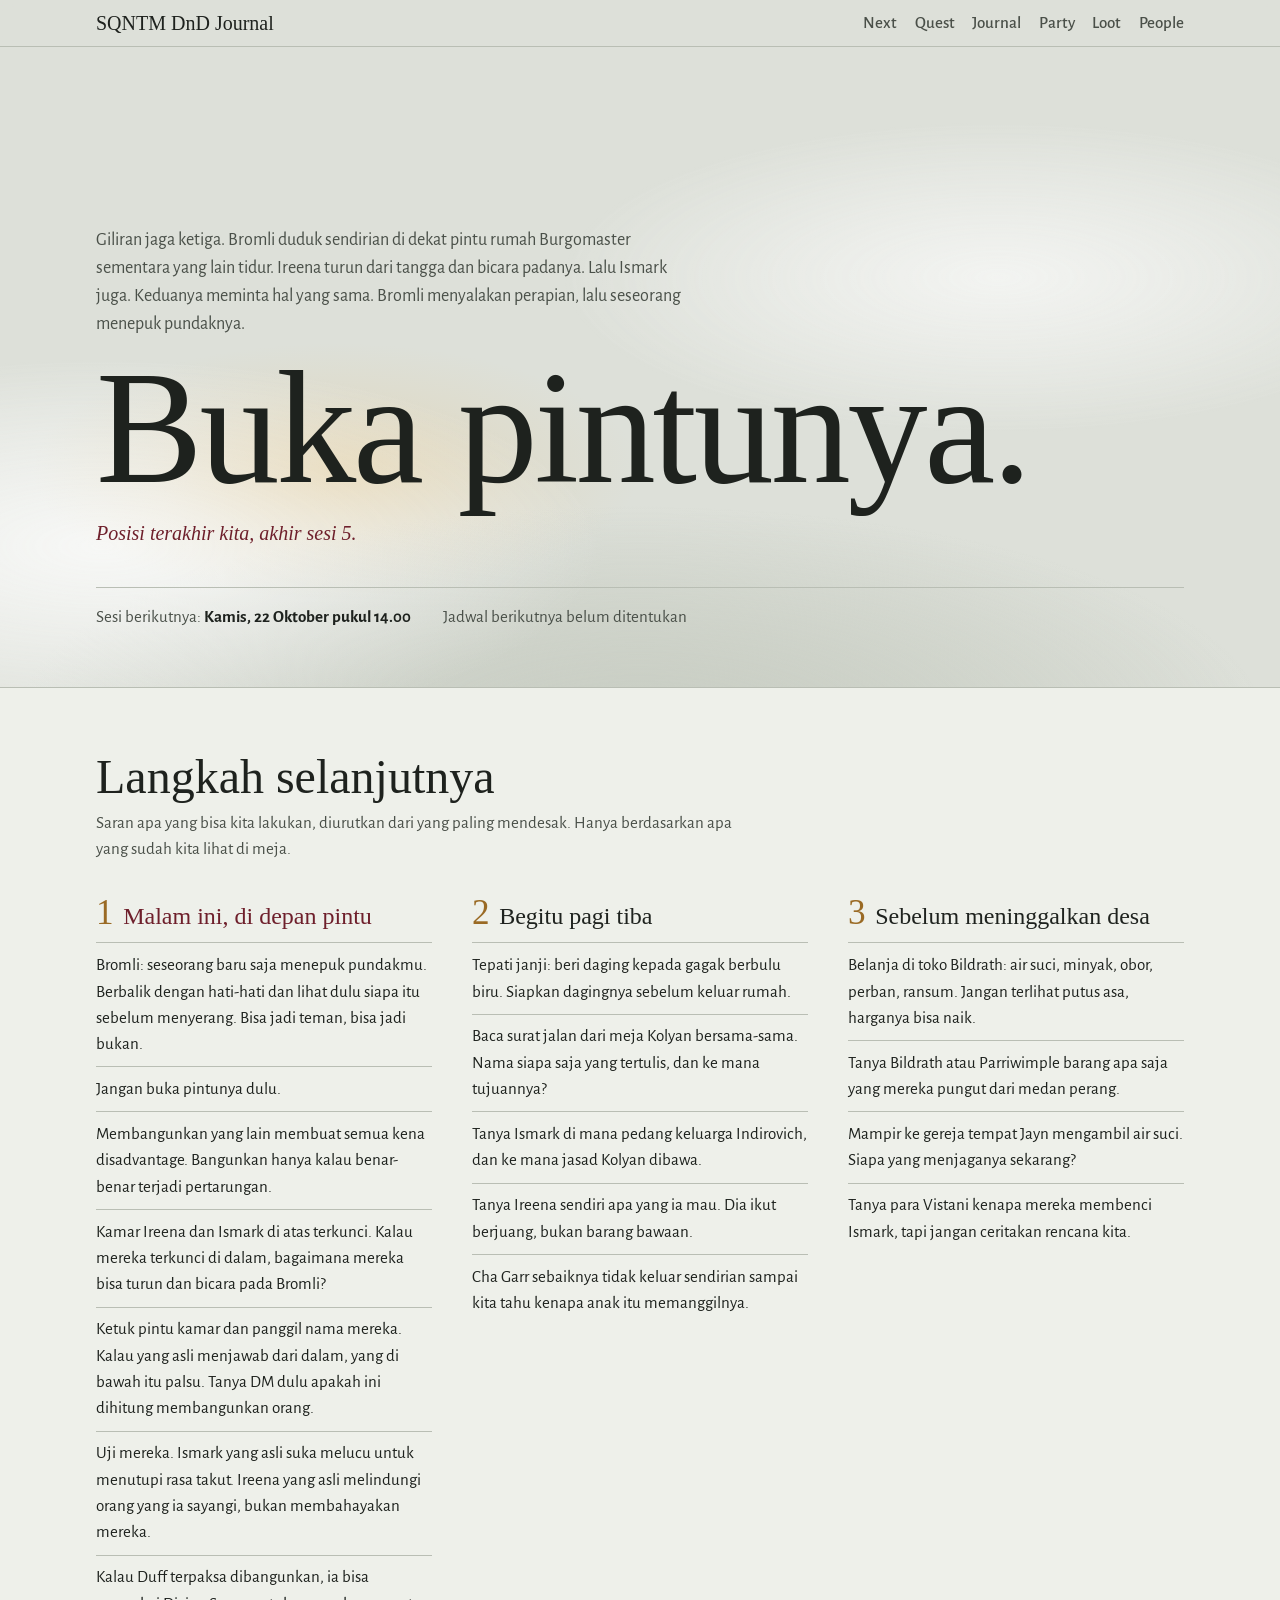
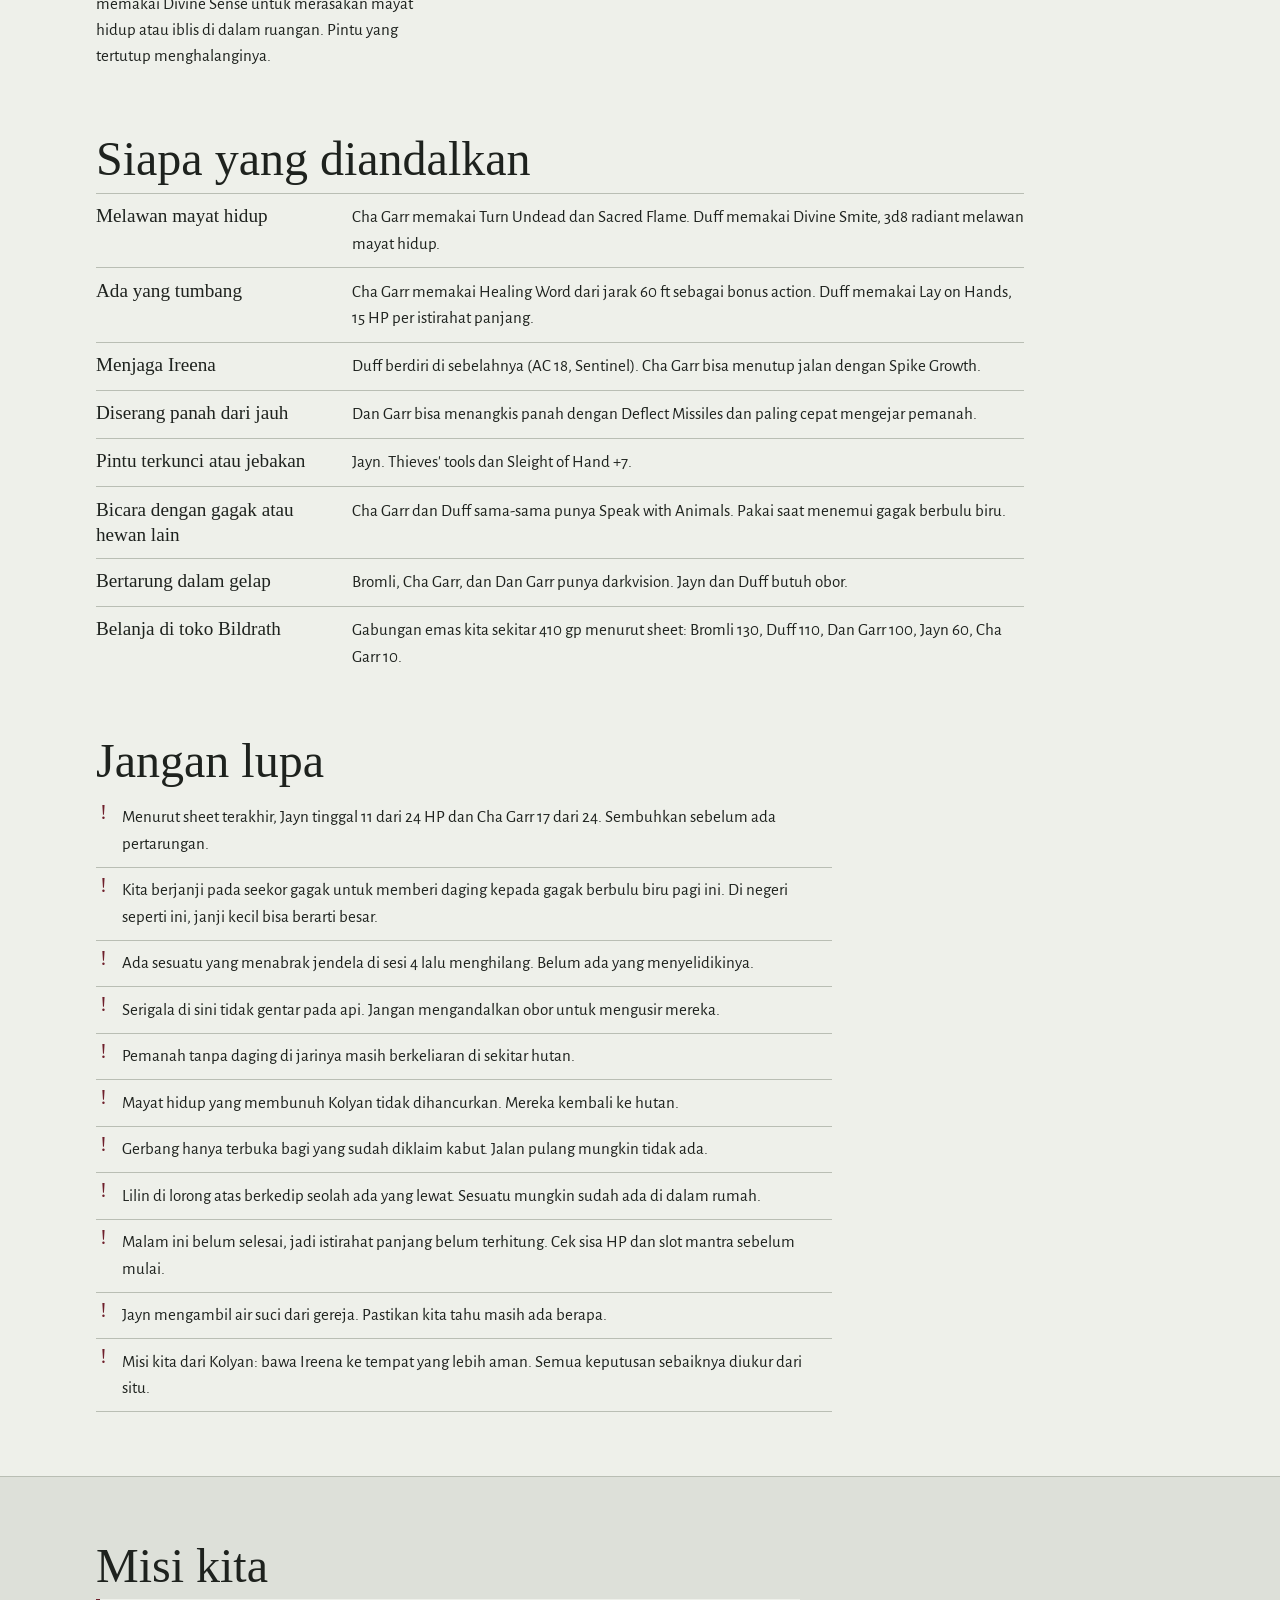
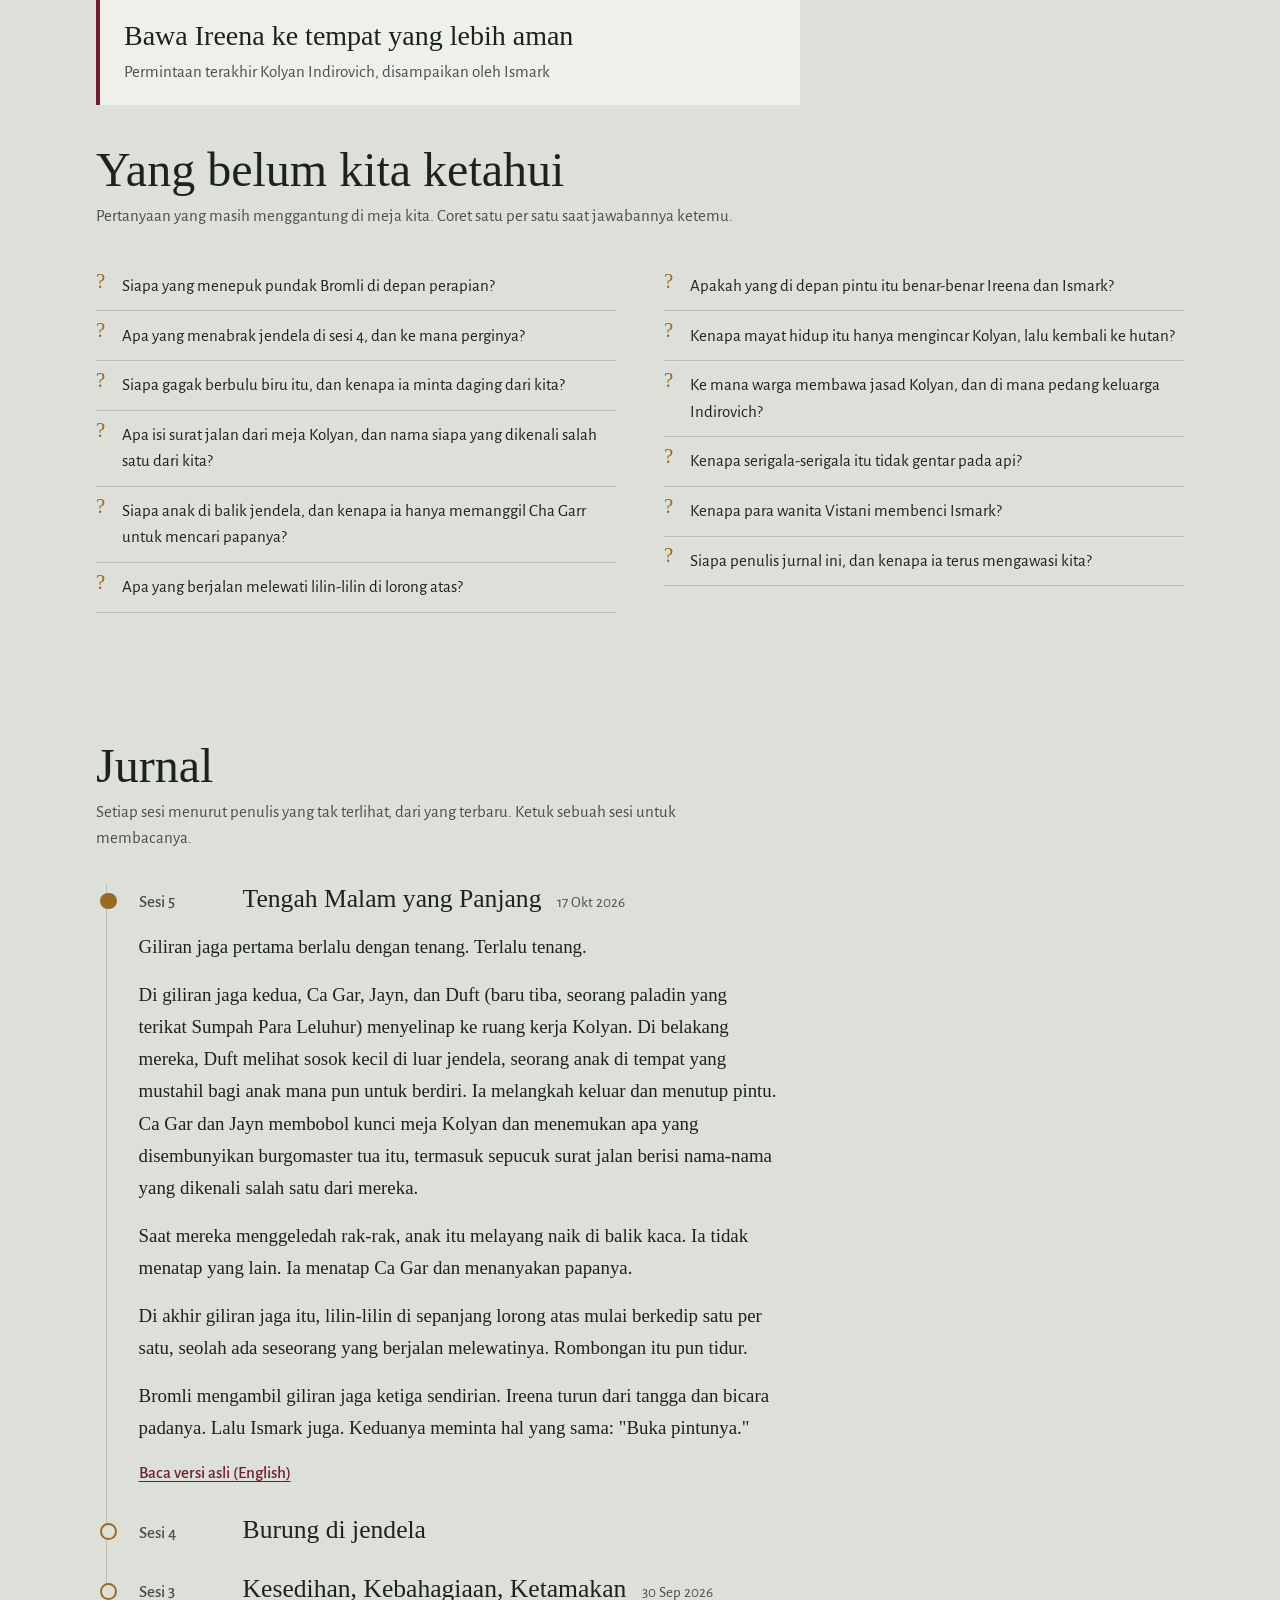
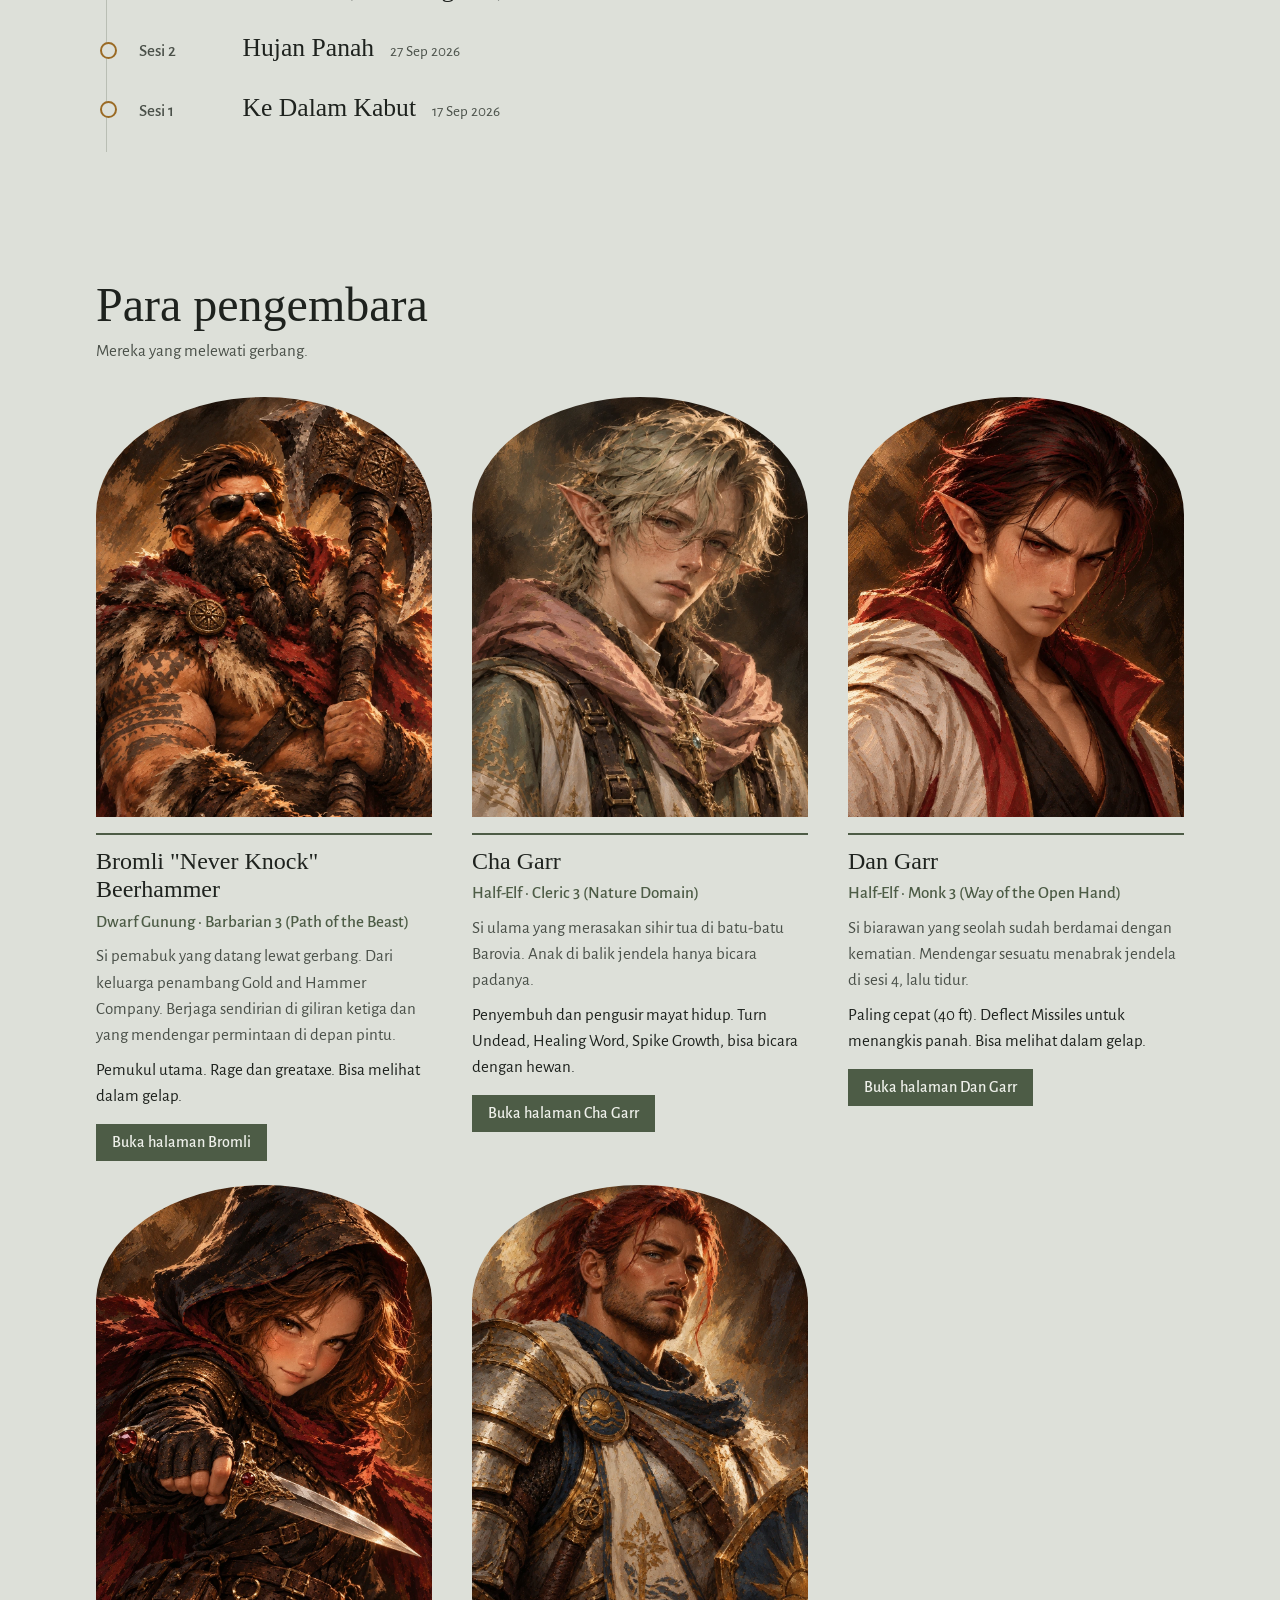
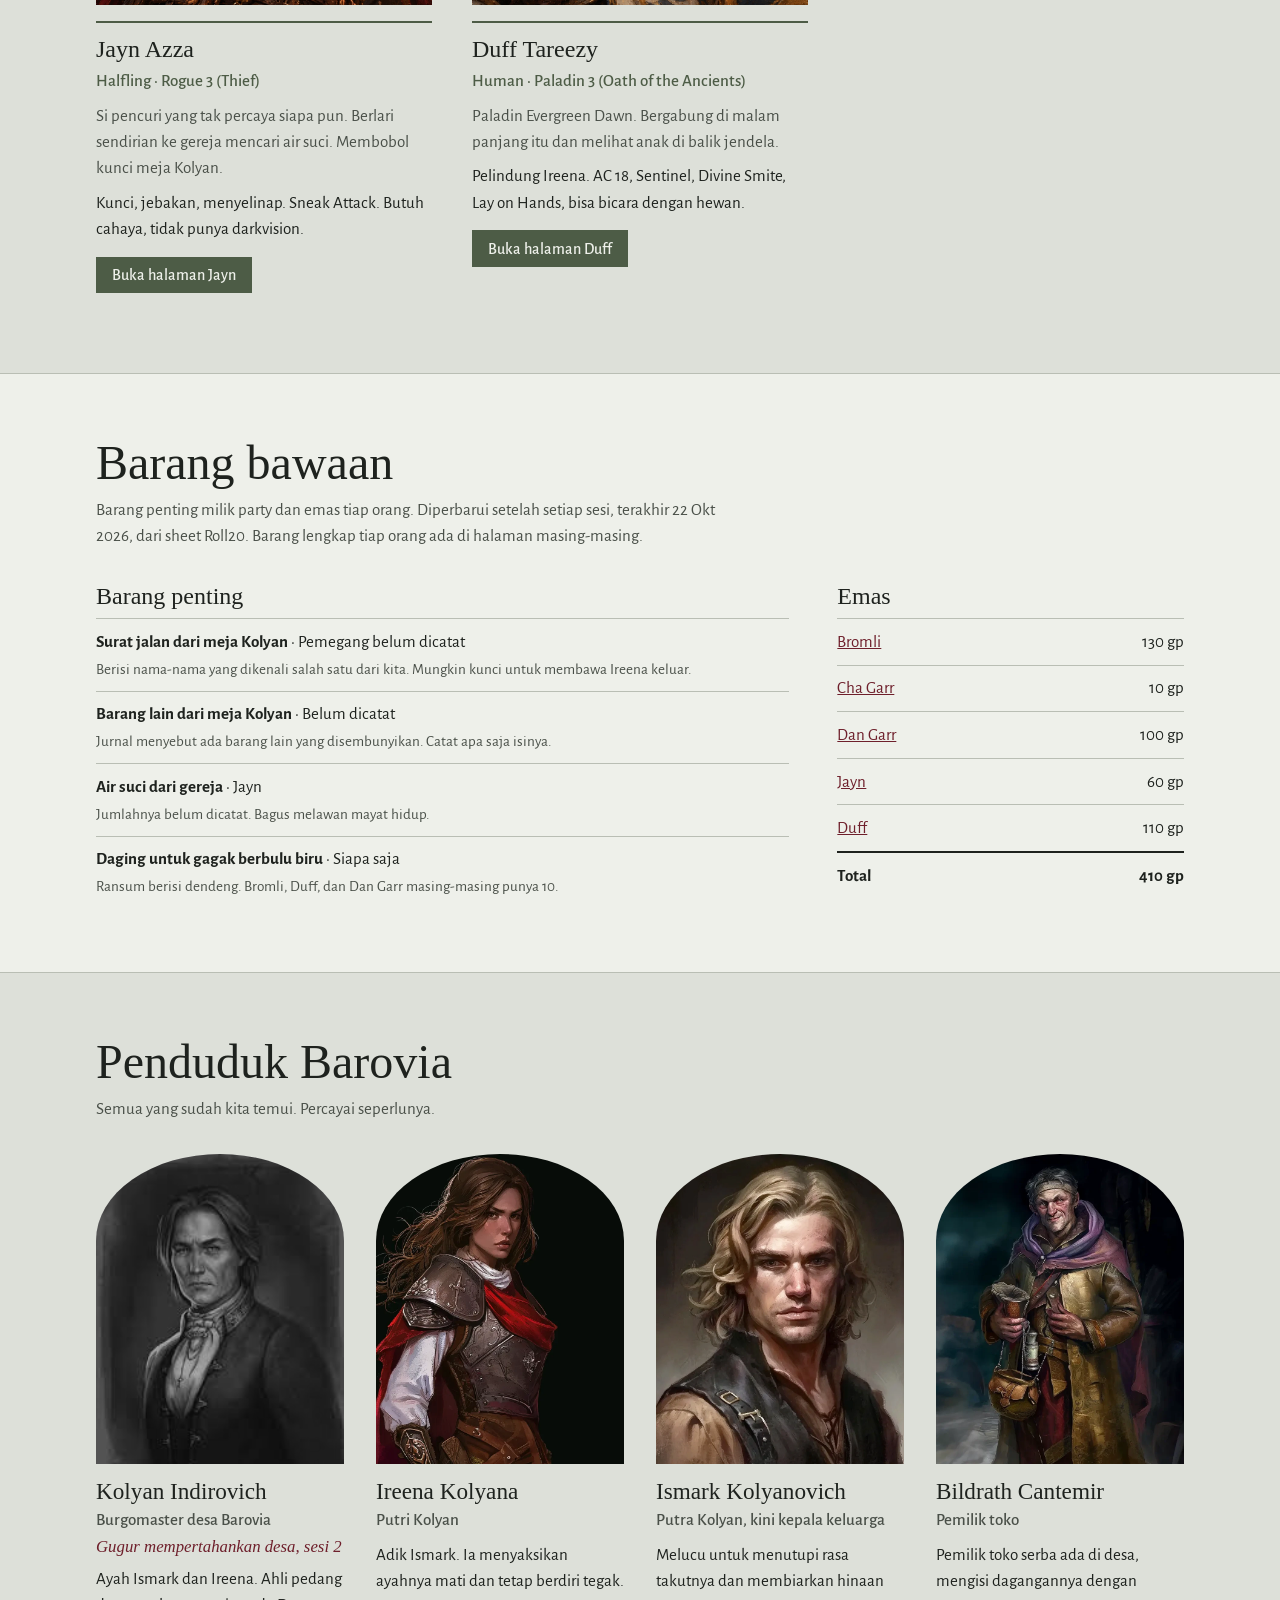
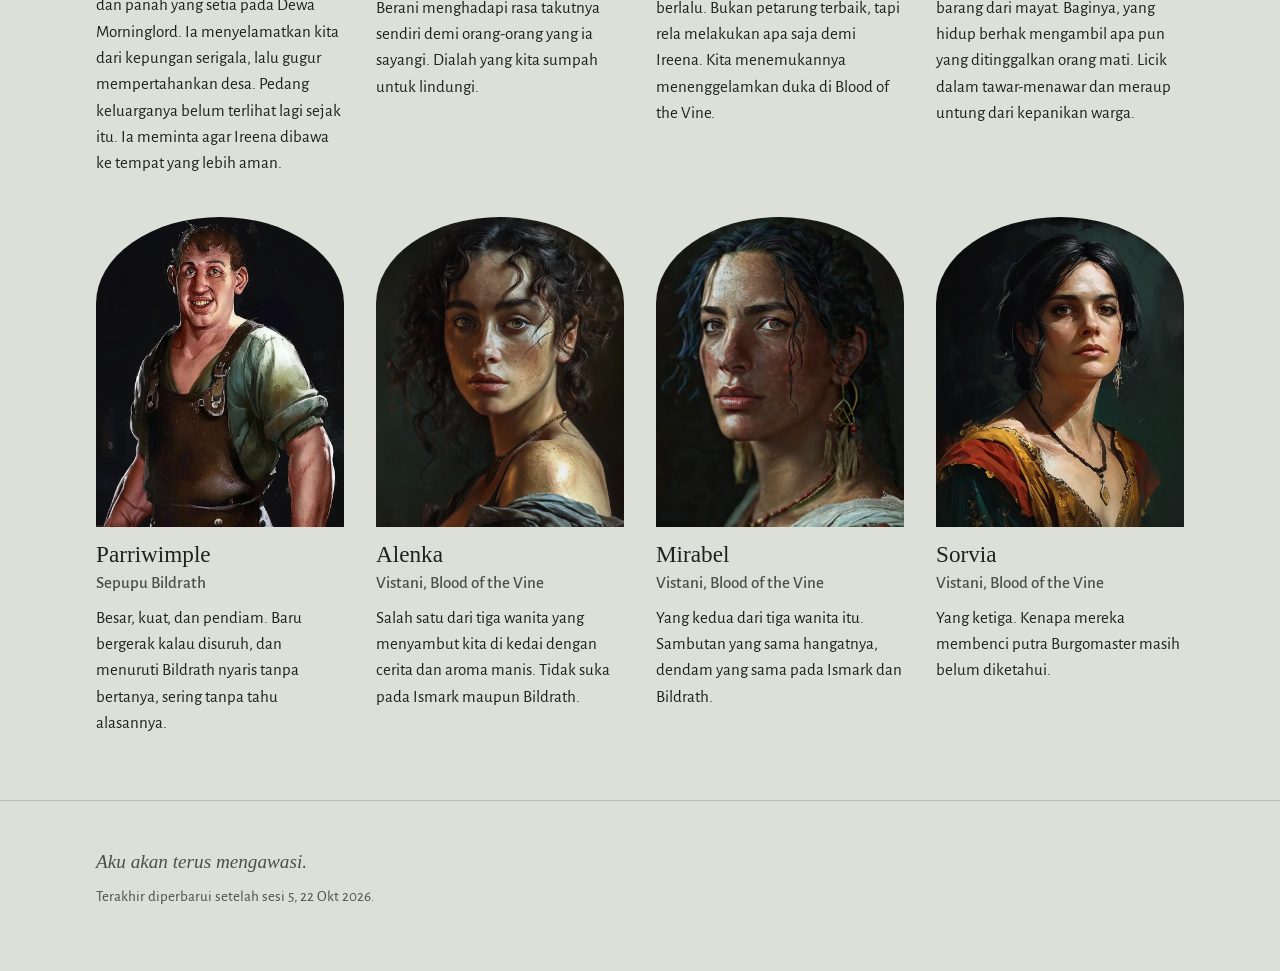
==== commit f6342957: "Add update checklist, freshness checker, last-updated line, notes Co-Authored-By: Claude Opus 5.5 <n" ====
--- a/index.html
+++ b/index.html
@@ -110,7 +110,7 @@
 
 
   <footer>
-    <div class="wrap"><p>Aku akan terus mengawasi.</p></div>
+    <div class="wrap"><p>Aku akan terus mengawasi.</p><p class="fresh" id="fresh"></p></div>
   </footer>
 
 <script src="content.js"></script>
@@ -125,6 +125,8 @@
     return n;
   };
   const paragraphs = (s) => s.split(/\n\s*\n/).map((p) => el("p", { text: p.trim() }));
+
+  $("fresh").textContent = `Terakhir diperbarui setelah sesi ${c.lastUpdate.session}, ${c.lastUpdate.date}.`;
 
   // Hero
   $("leftoff-context").textContent = c.leftOff.text;
--- a/style.css
+++ b/style.css
@@ -199,3 +199,5 @@
   .loot-gold li { display: flex; justify-content: space-between; gap: 1rem; }
   .loot-gold li.total { font-weight: 700; border-top: 2px solid var(--ink); }
   @media (max-width: 48rem) { .loot { grid-template-columns: 1fr; } }
+
+  footer p.fresh { margin-top: .6rem; font: 400 .95rem/1.4 var(--body); font-style: normal; color: var(--ink-soft); }
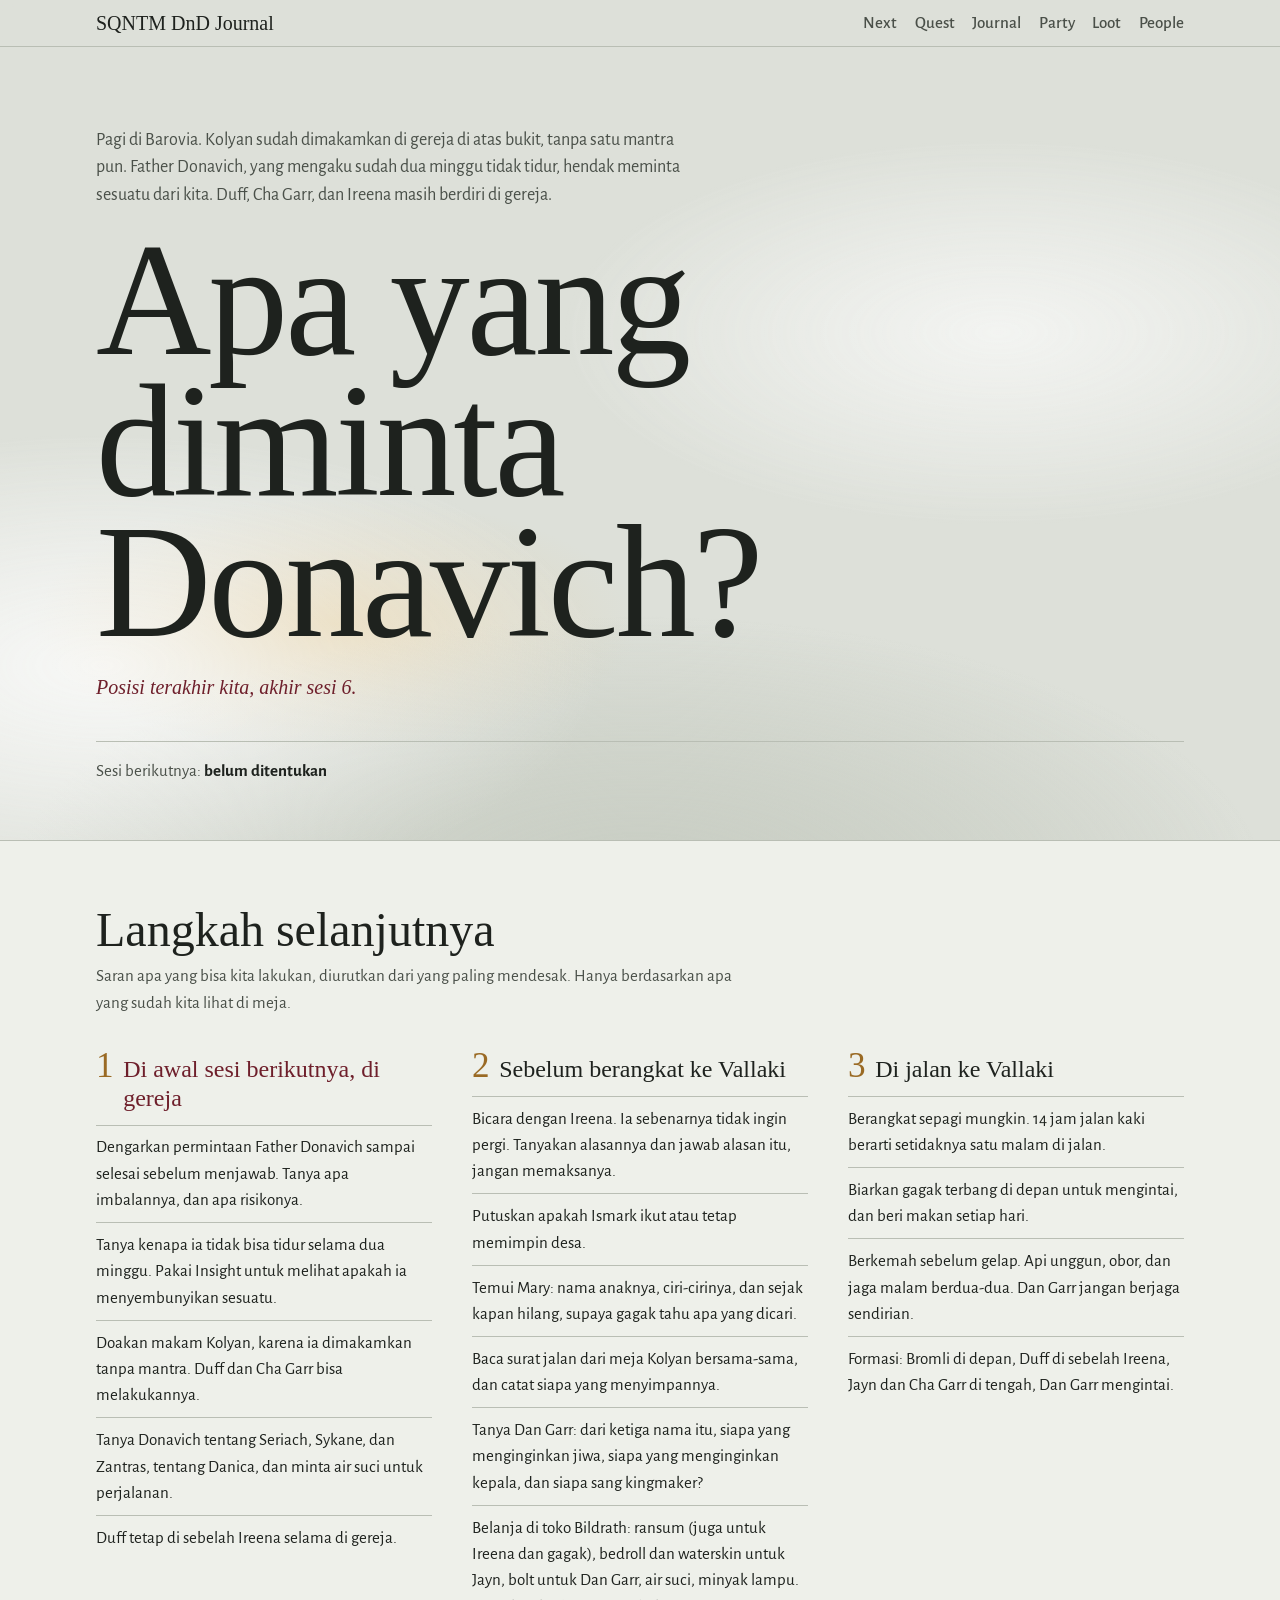
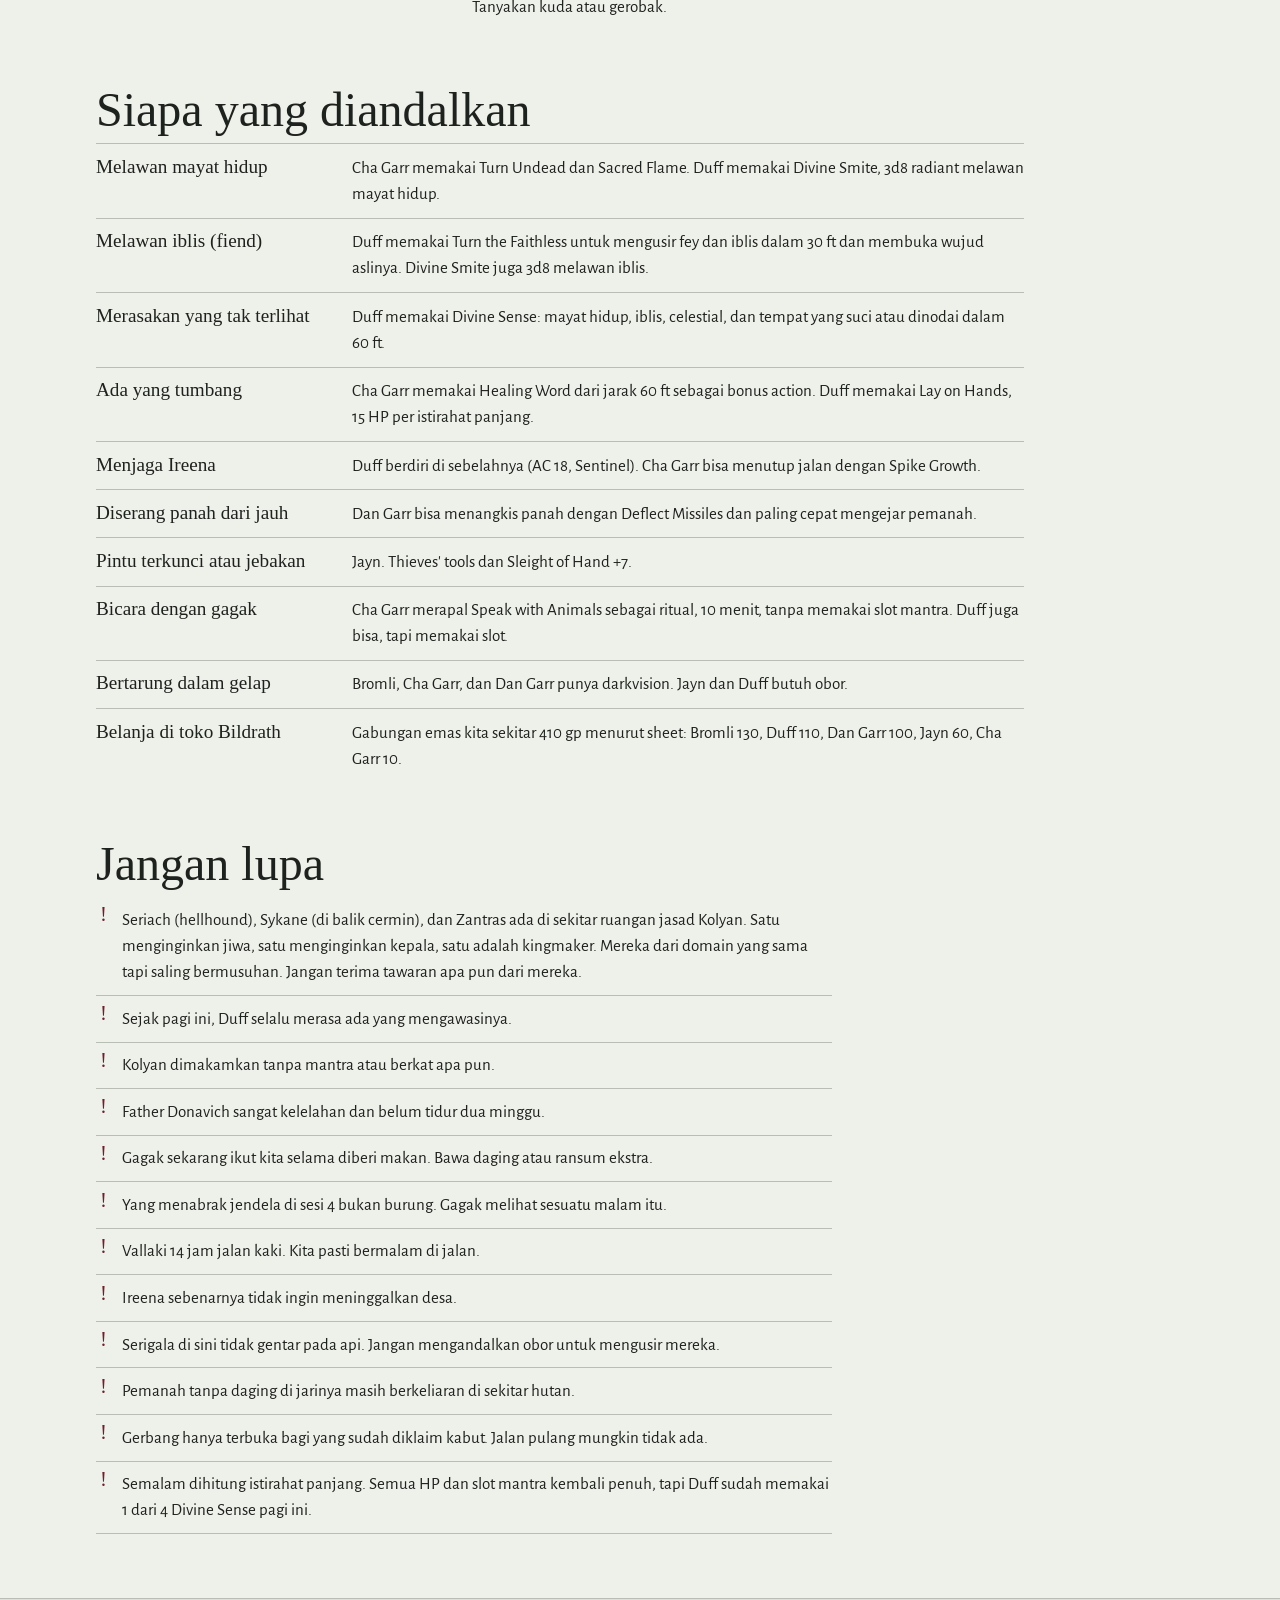
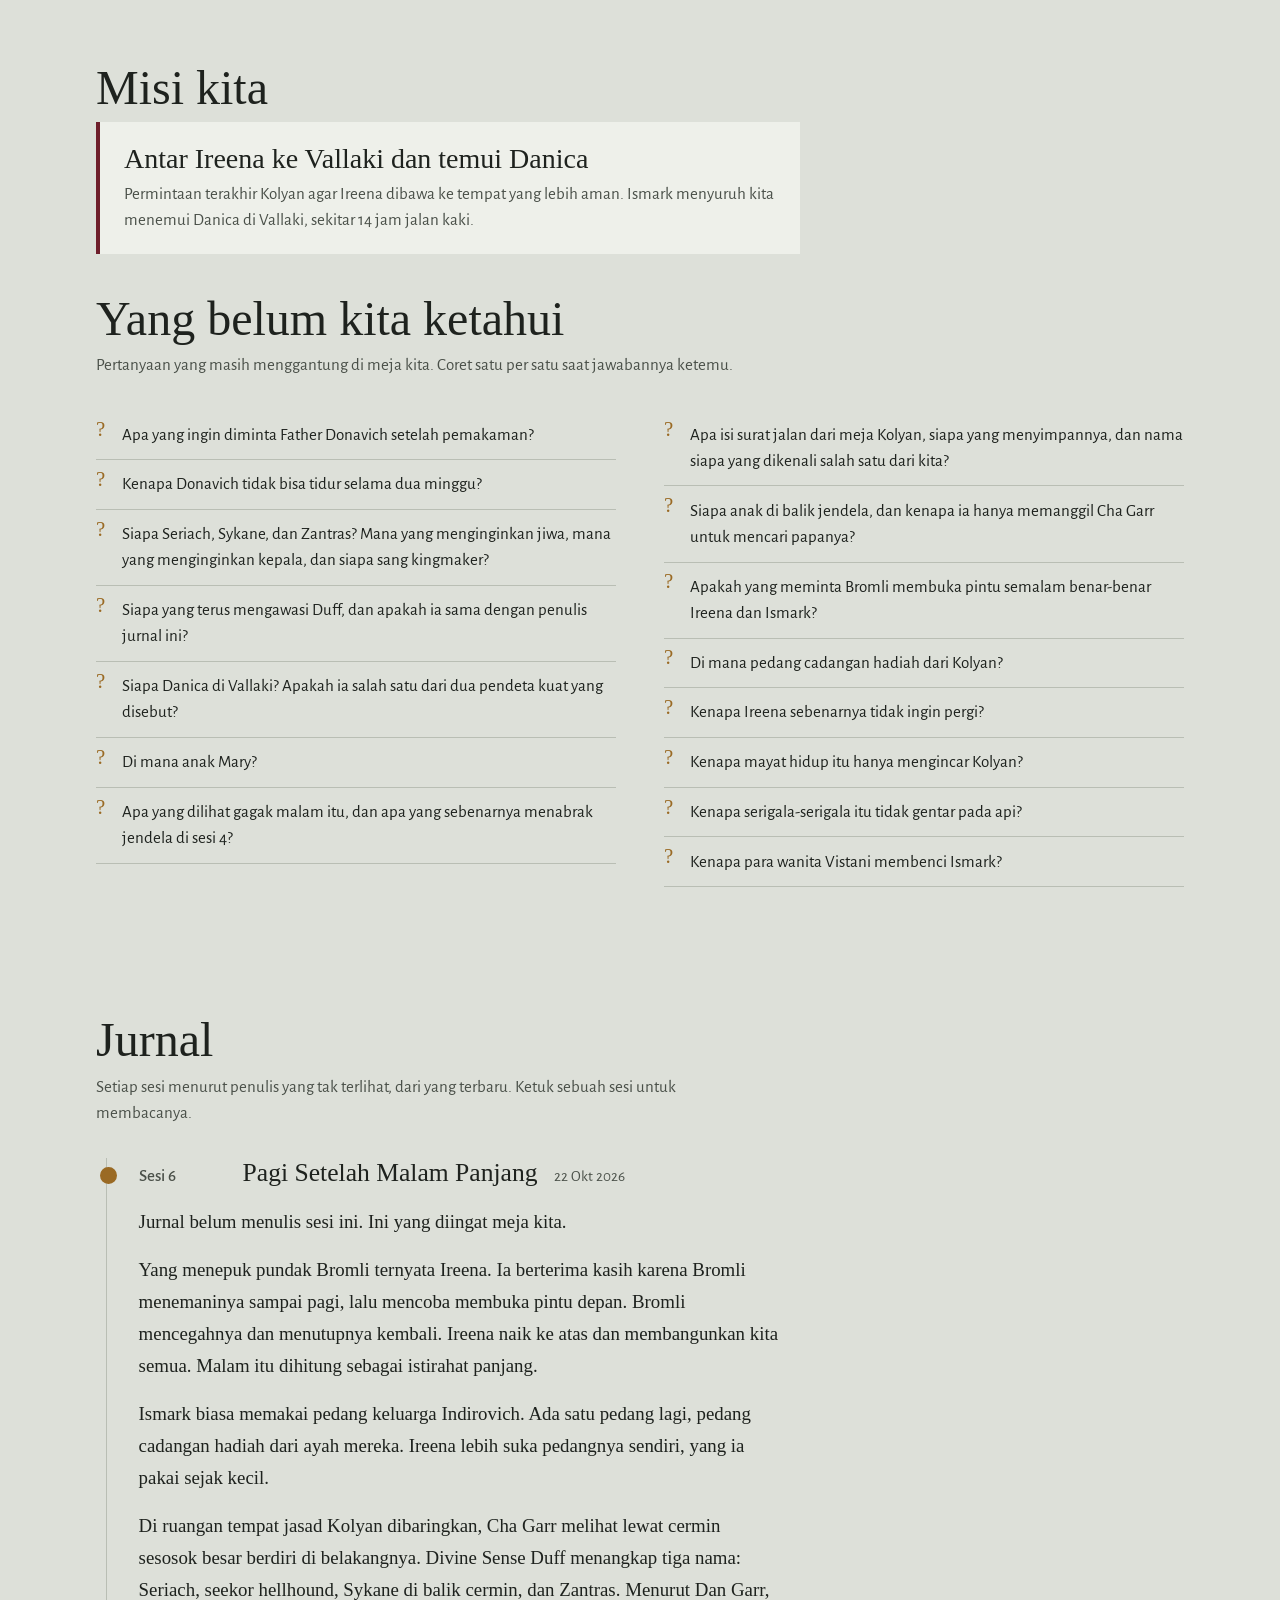
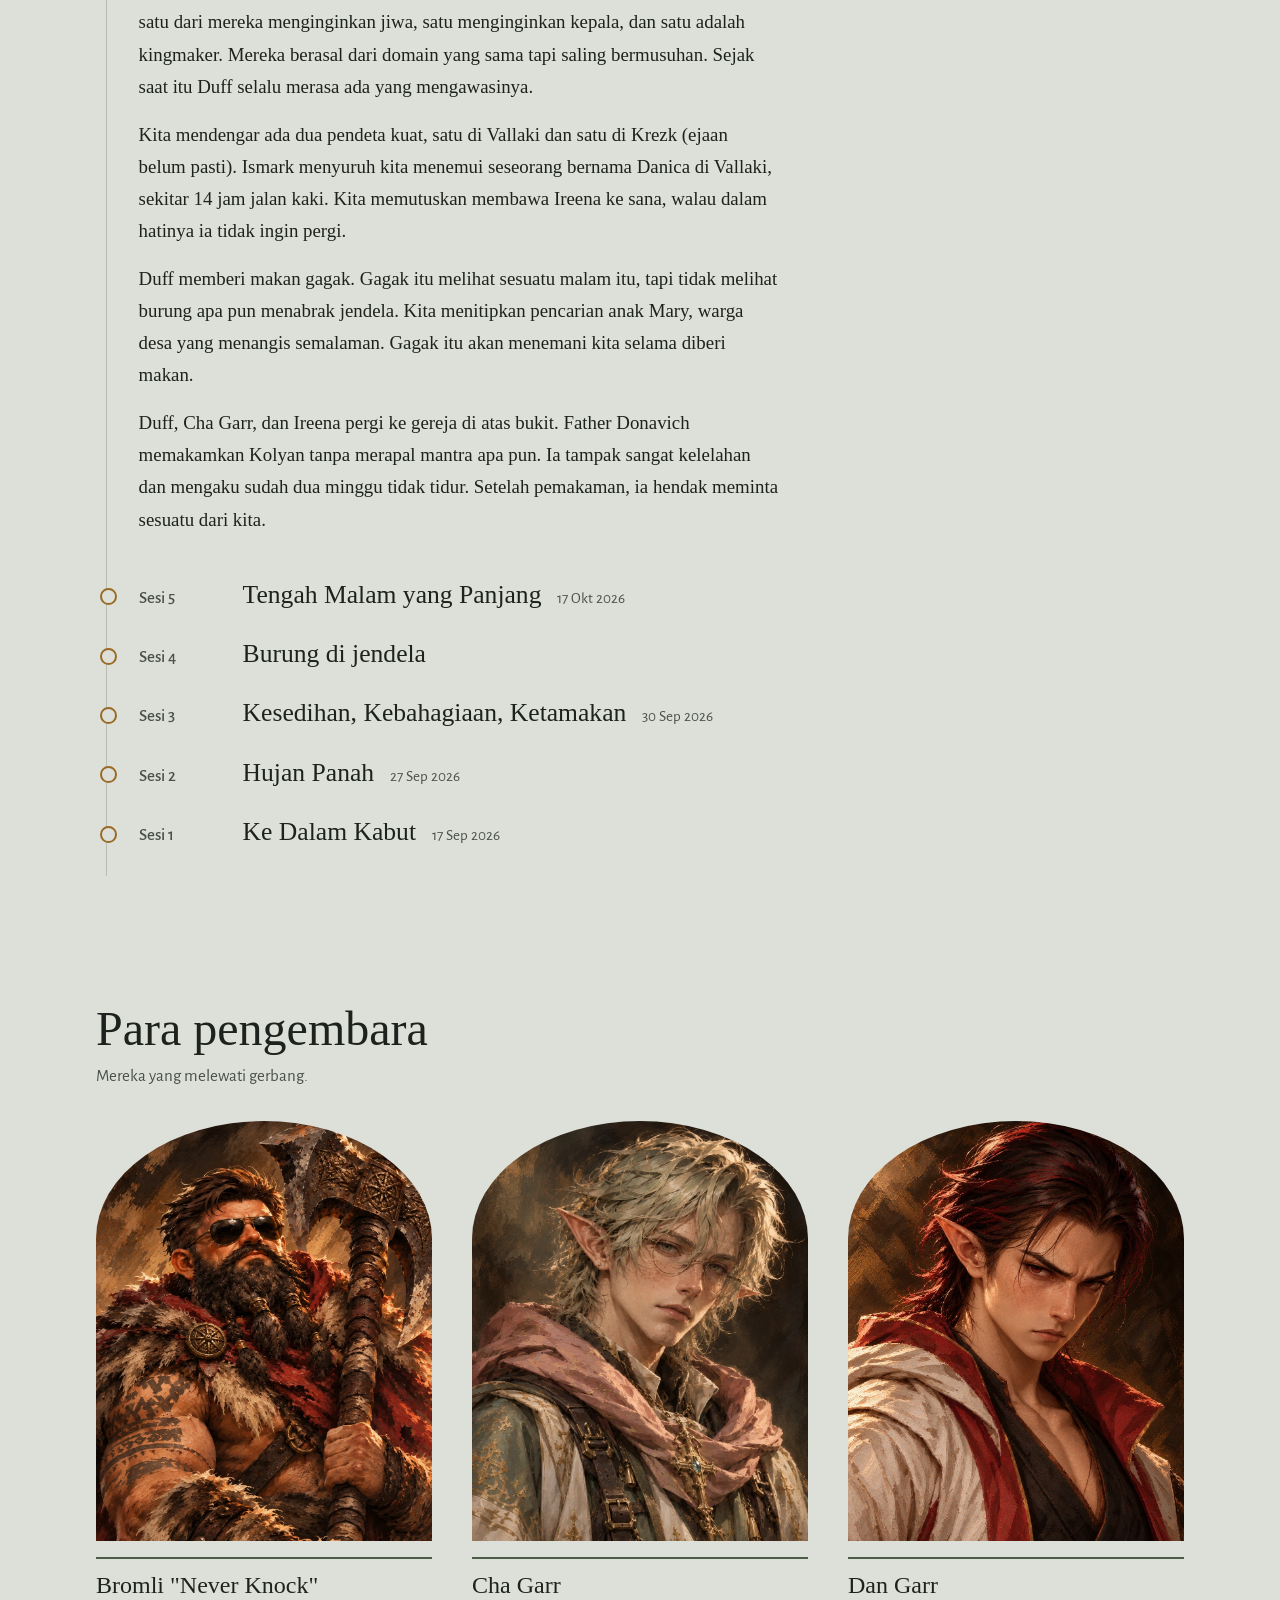
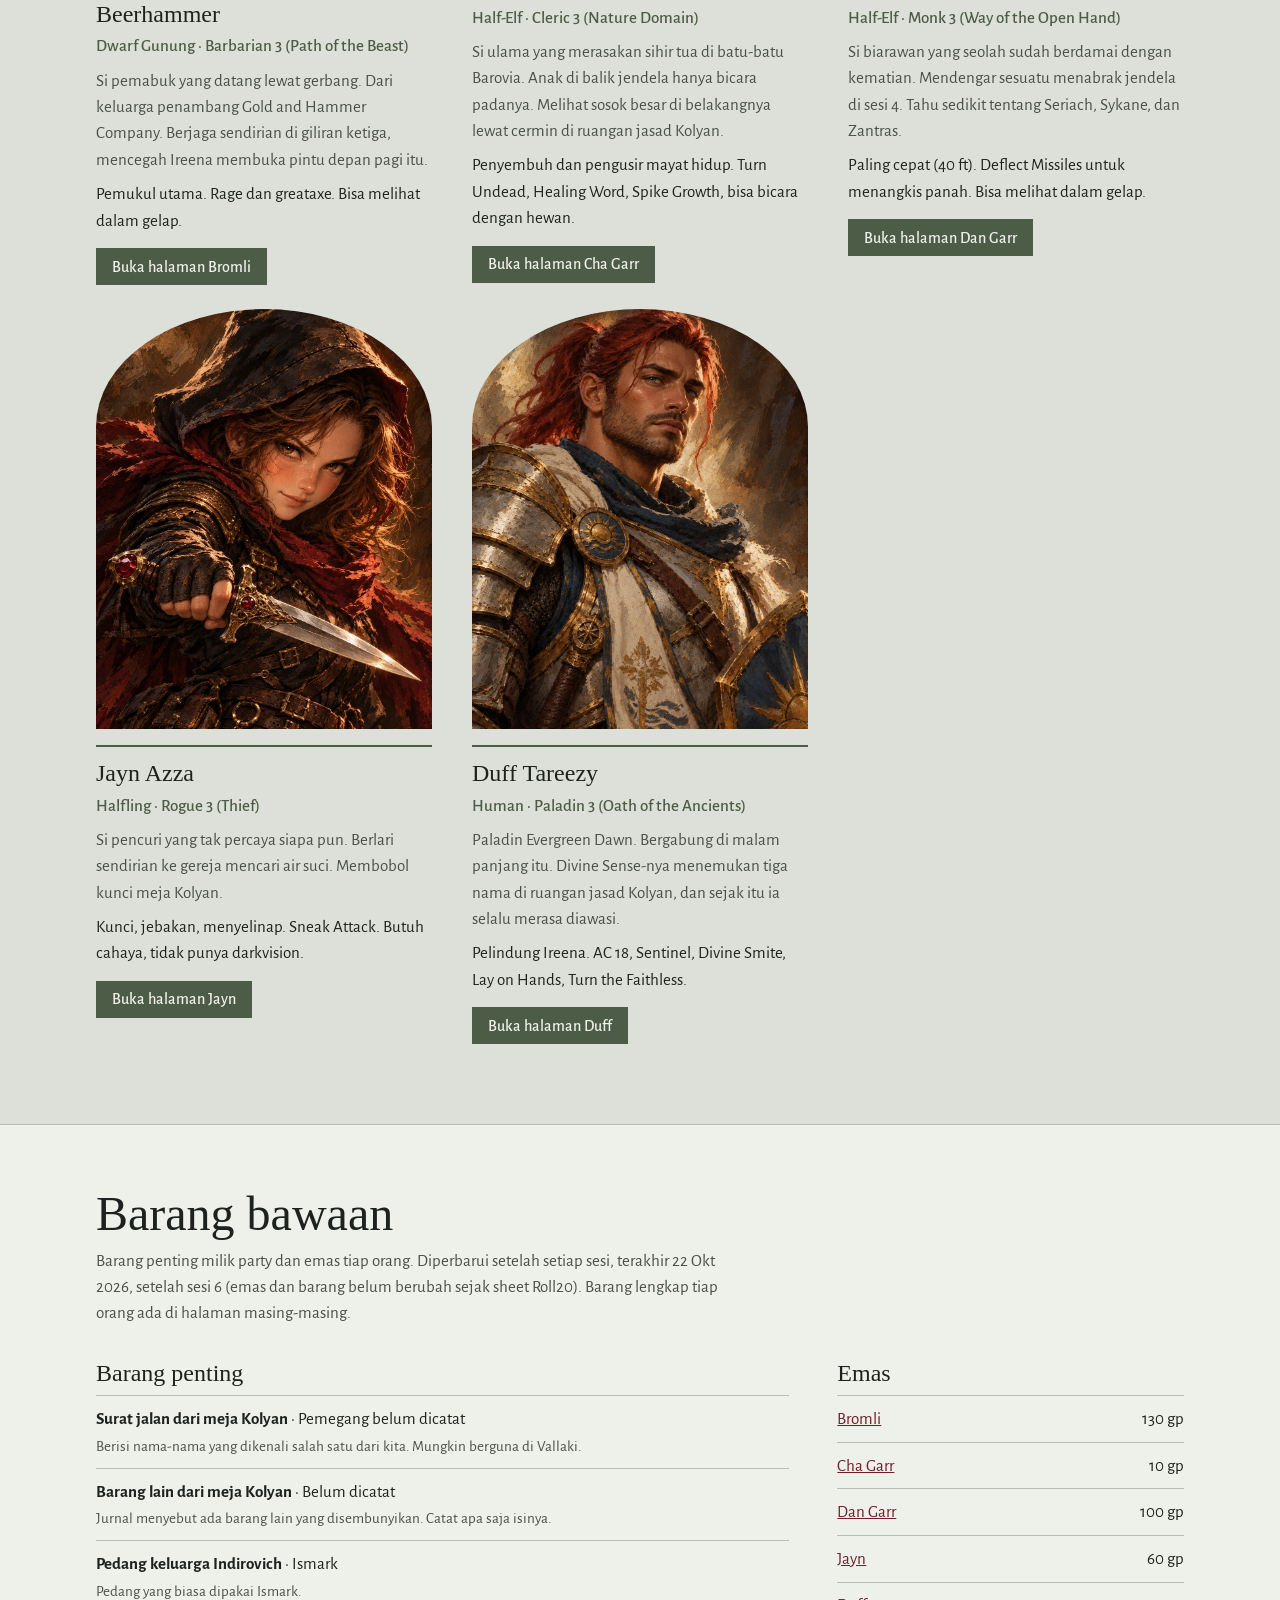
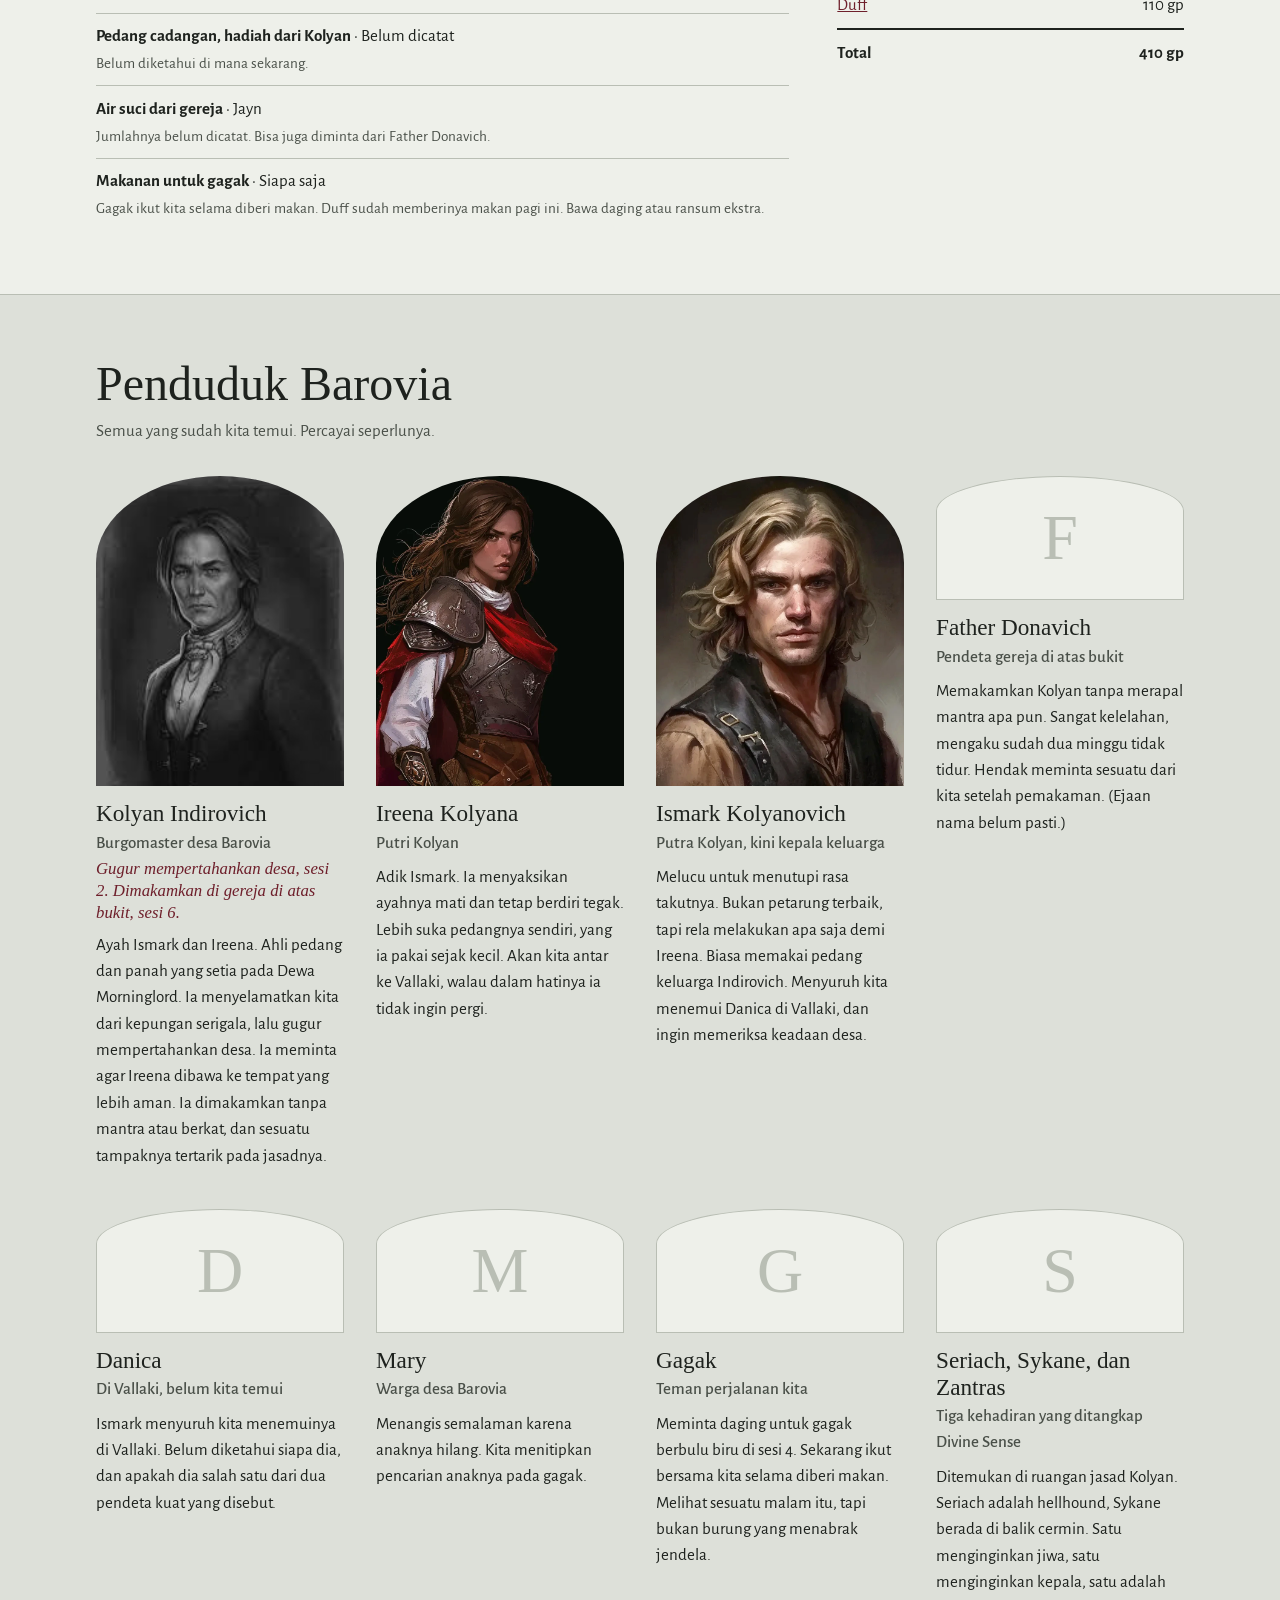
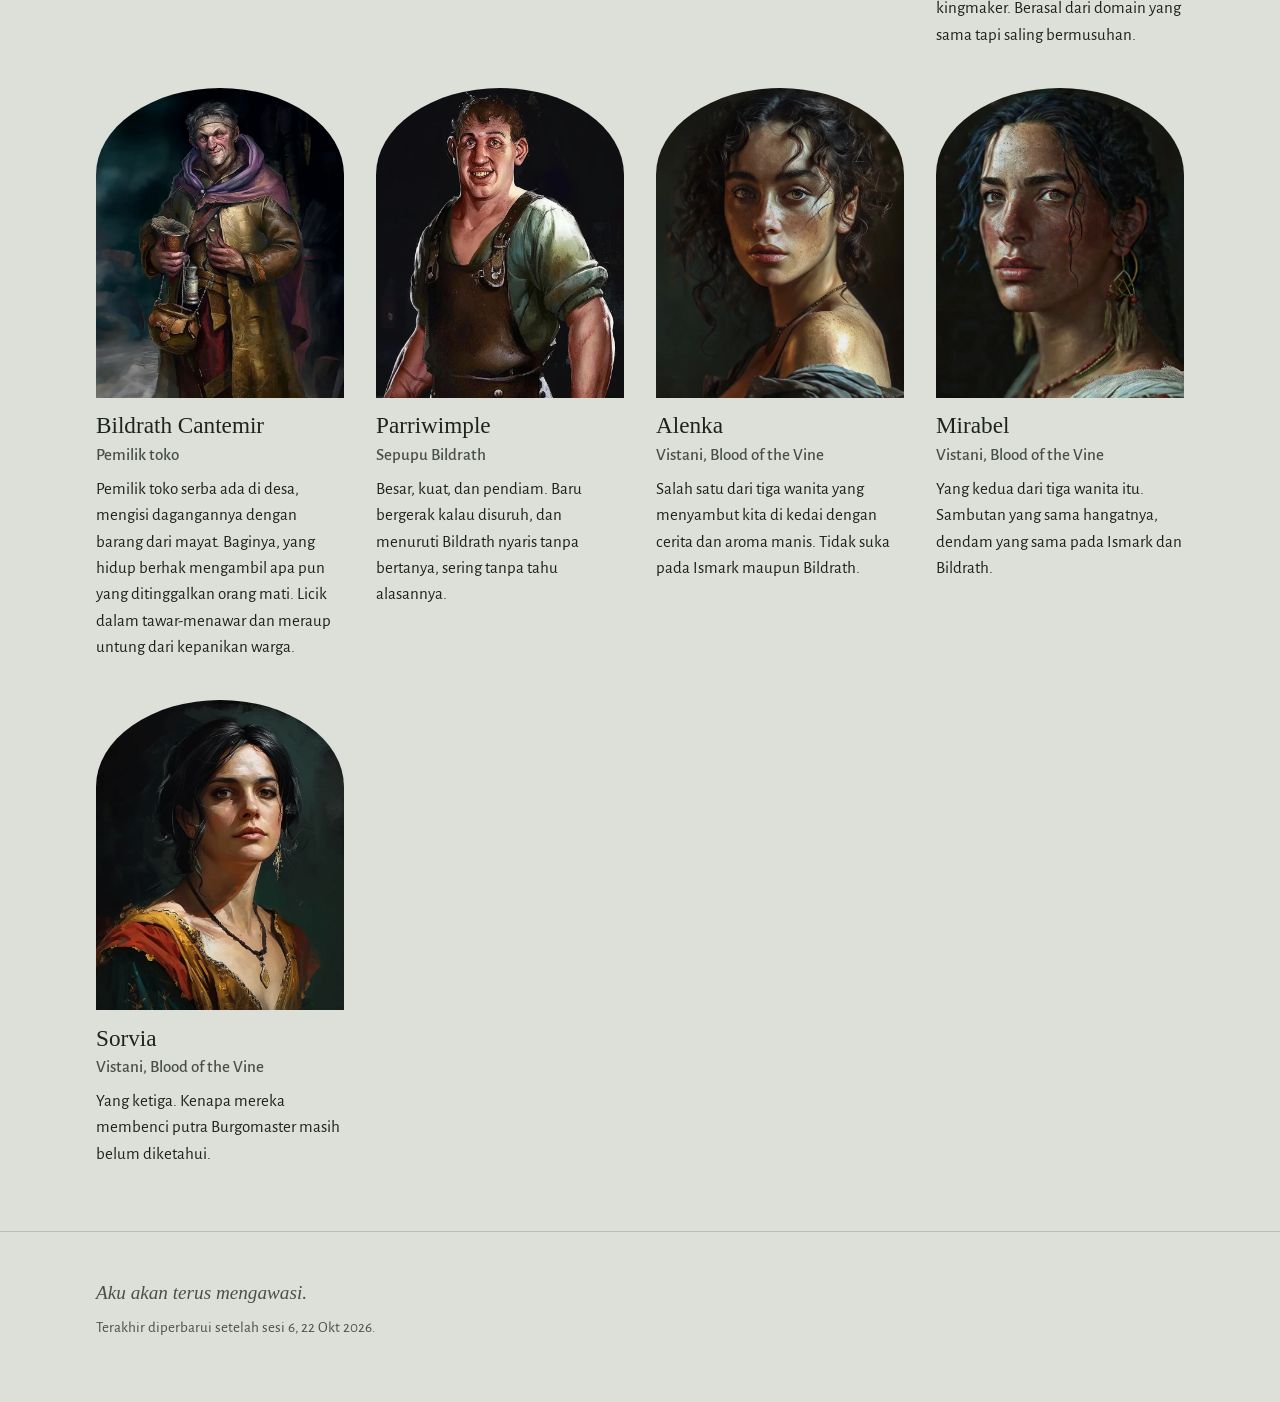
==== commit 26e5a596: "Session 6 update: Donavich cliffhanger, Vallaki quest, new NPCs, tips and loot Co-Authored-By: Claud" ====
--- a/index.html
+++ b/index.html
@@ -133,9 +133,13 @@
   $("leftoff").textContent = c.leftOff.quote;
   $("leftoff-who").textContent = `Posisi terakhir kita, akhir sesi ${c.leftOff.session}.`;
 
-  const next = new Date(c.nextSession);
+  const next = c.nextSession ? new Date(c.nextSession) : null;
   const fmt = new Intl.DateTimeFormat("id-ID", { weekday: "long", day: "numeric", month: "long", hour: "2-digit", minute: "2-digit" });
   const tick = () => {
+    if (!next) {
+      $("next").replaceChildren(el("span", {}, ["Sesi berikutnya: ", el("b", { text: "belum ditentukan" })]));
+      return;
+    }
     const ms = next - Date.now();
     let left;
     if (ms <= 0 && ms > -5 * 3600e3) left = "Sedang dimainkan";
@@ -216,7 +220,9 @@
   // NPCs
   $("npcs").replaceChildren(...c.npcs.map((n) =>
     el("article", { class: "person" + (n.status === "dead" ? " dead" : "") }, [
-      el("figure", {}, [el("img", { src: n.img, alt: `Potret ${n.name}`, loading: "lazy" })]),
+      el("figure", {}, [n.img
+        ? el("img", { src: n.img, alt: `Potret ${n.name}`, loading: "lazy" })
+        : el("div", { class: "noimg", "aria-hidden": "true", text: n.name.charAt(0) })]),
       el("h3", { text: n.name }),
       el("p", { class: "role", text: n.role }),
       n.fate ? el("p", { class: "fate", text: n.fate }) : "",
--- a/style.css
+++ b/style.css
@@ -201,3 +201,9 @@
   @media (max-width: 48rem) { .loot { grid-template-columns: 1fr; } }
 
   footer p.fresh { margin-top: .6rem; font: 400 .95rem/1.4 var(--body); font-style: normal; color: var(--ink-soft); }
+
+  .person .noimg {
+    width: 100%; aspect-ratio: 2 / 1; display: grid; place-items: center;
+    border-radius: 50% 50% 0 0 / 28% 28% 0 0; background: var(--vellum); border: 1px solid var(--rule);
+    font: 400 4rem/1 var(--display); color: var(--rule);
+  }
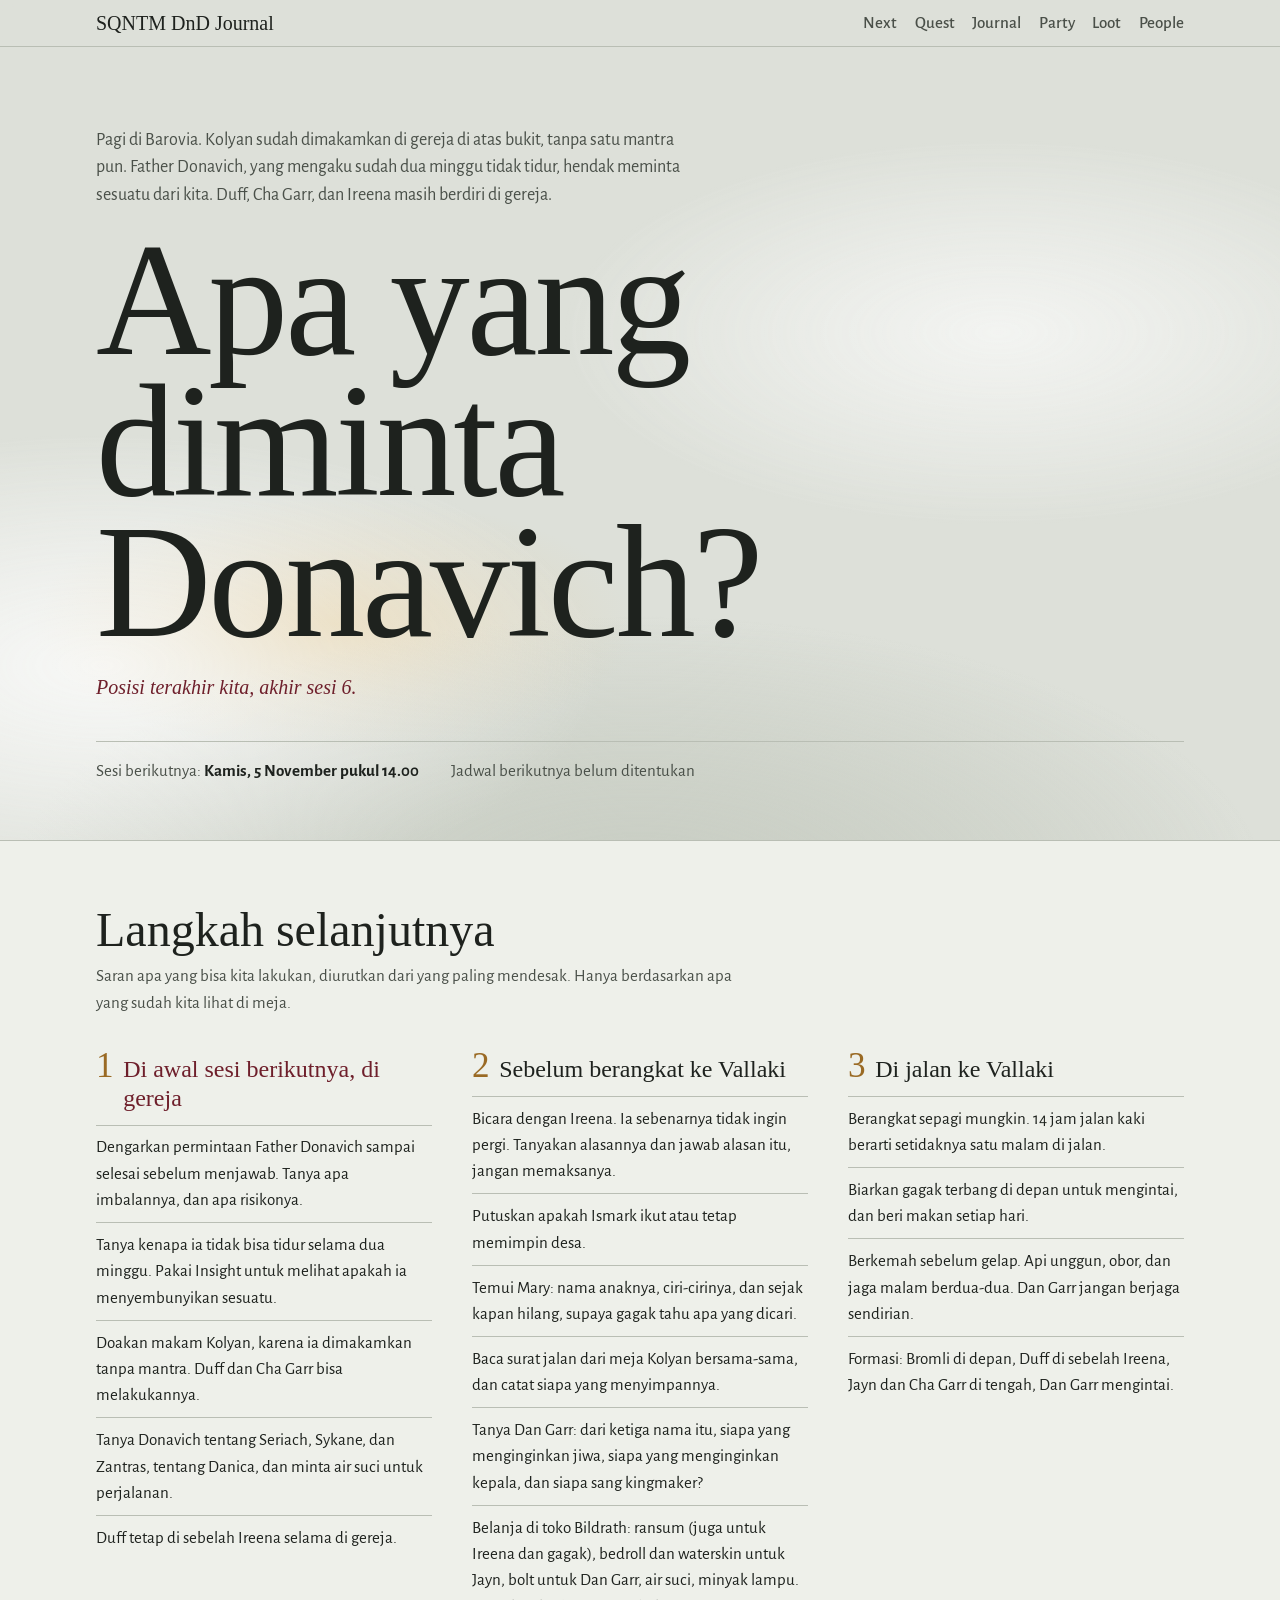
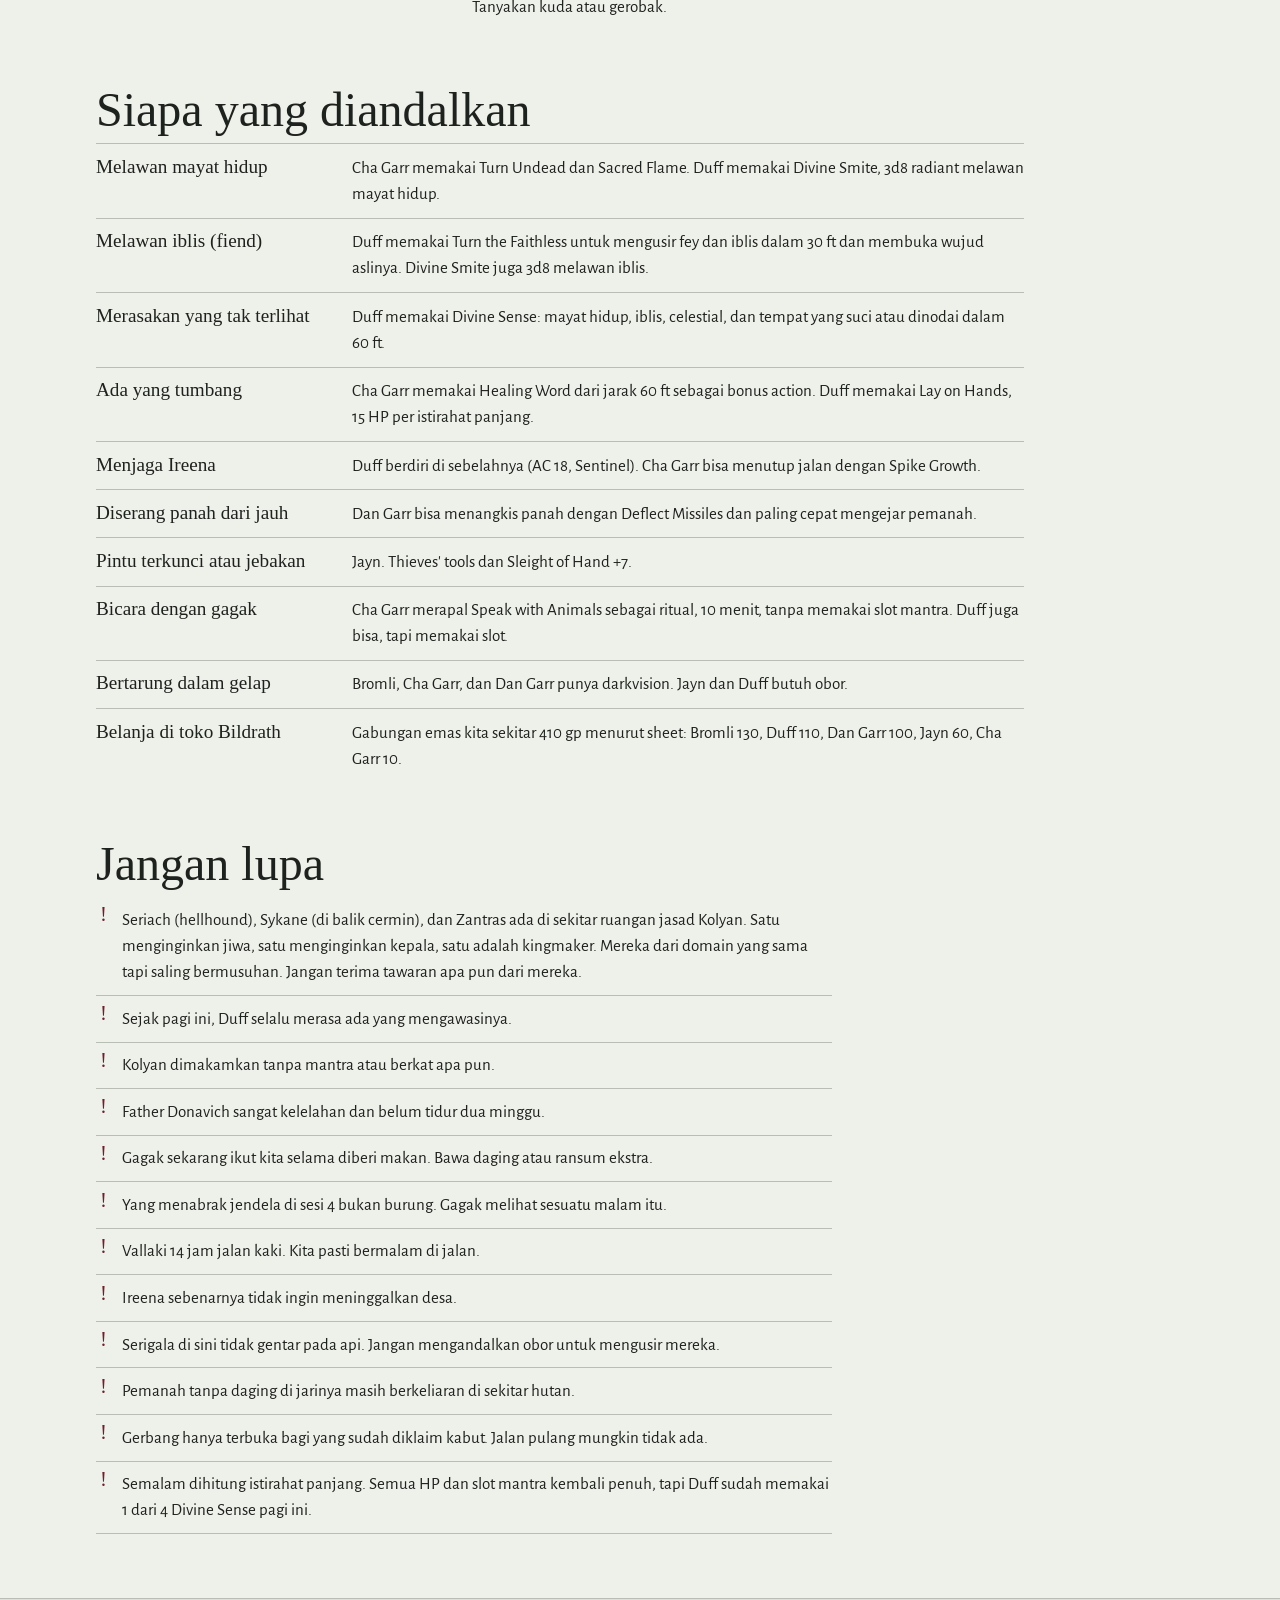
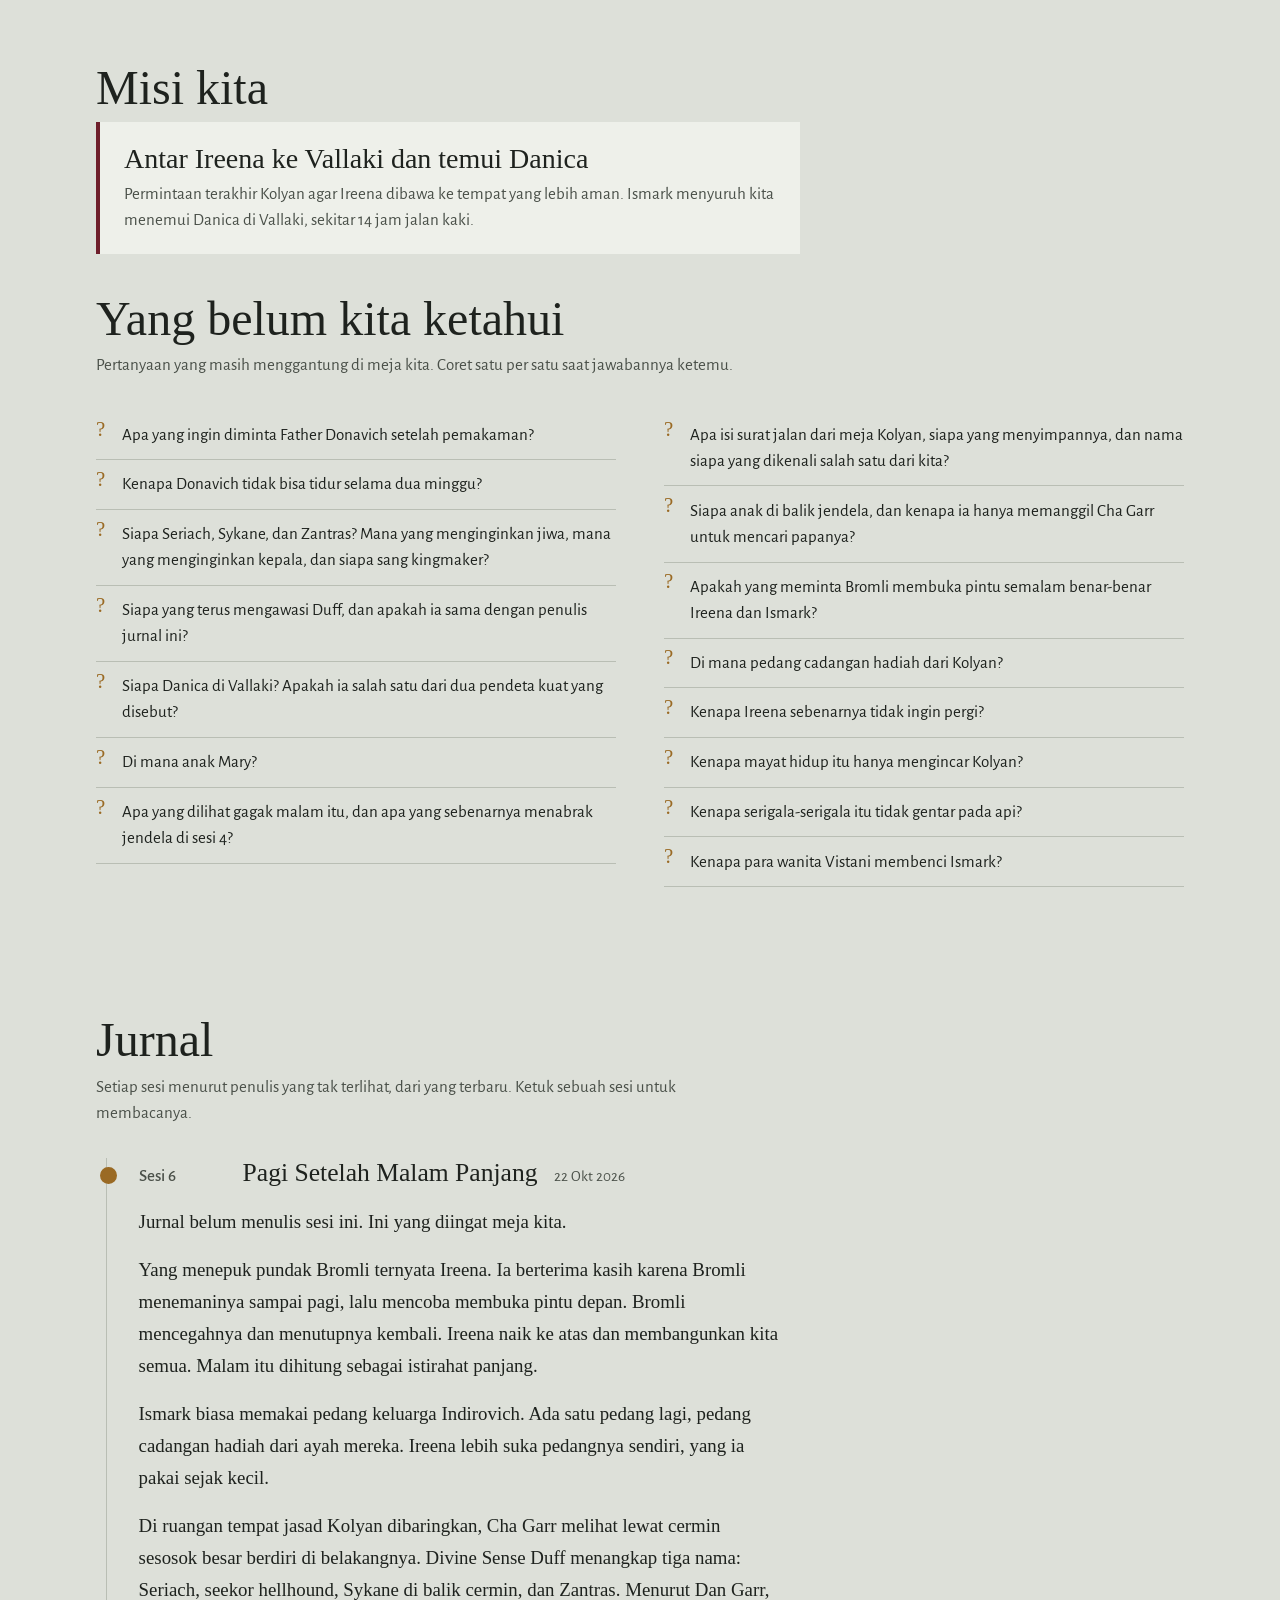
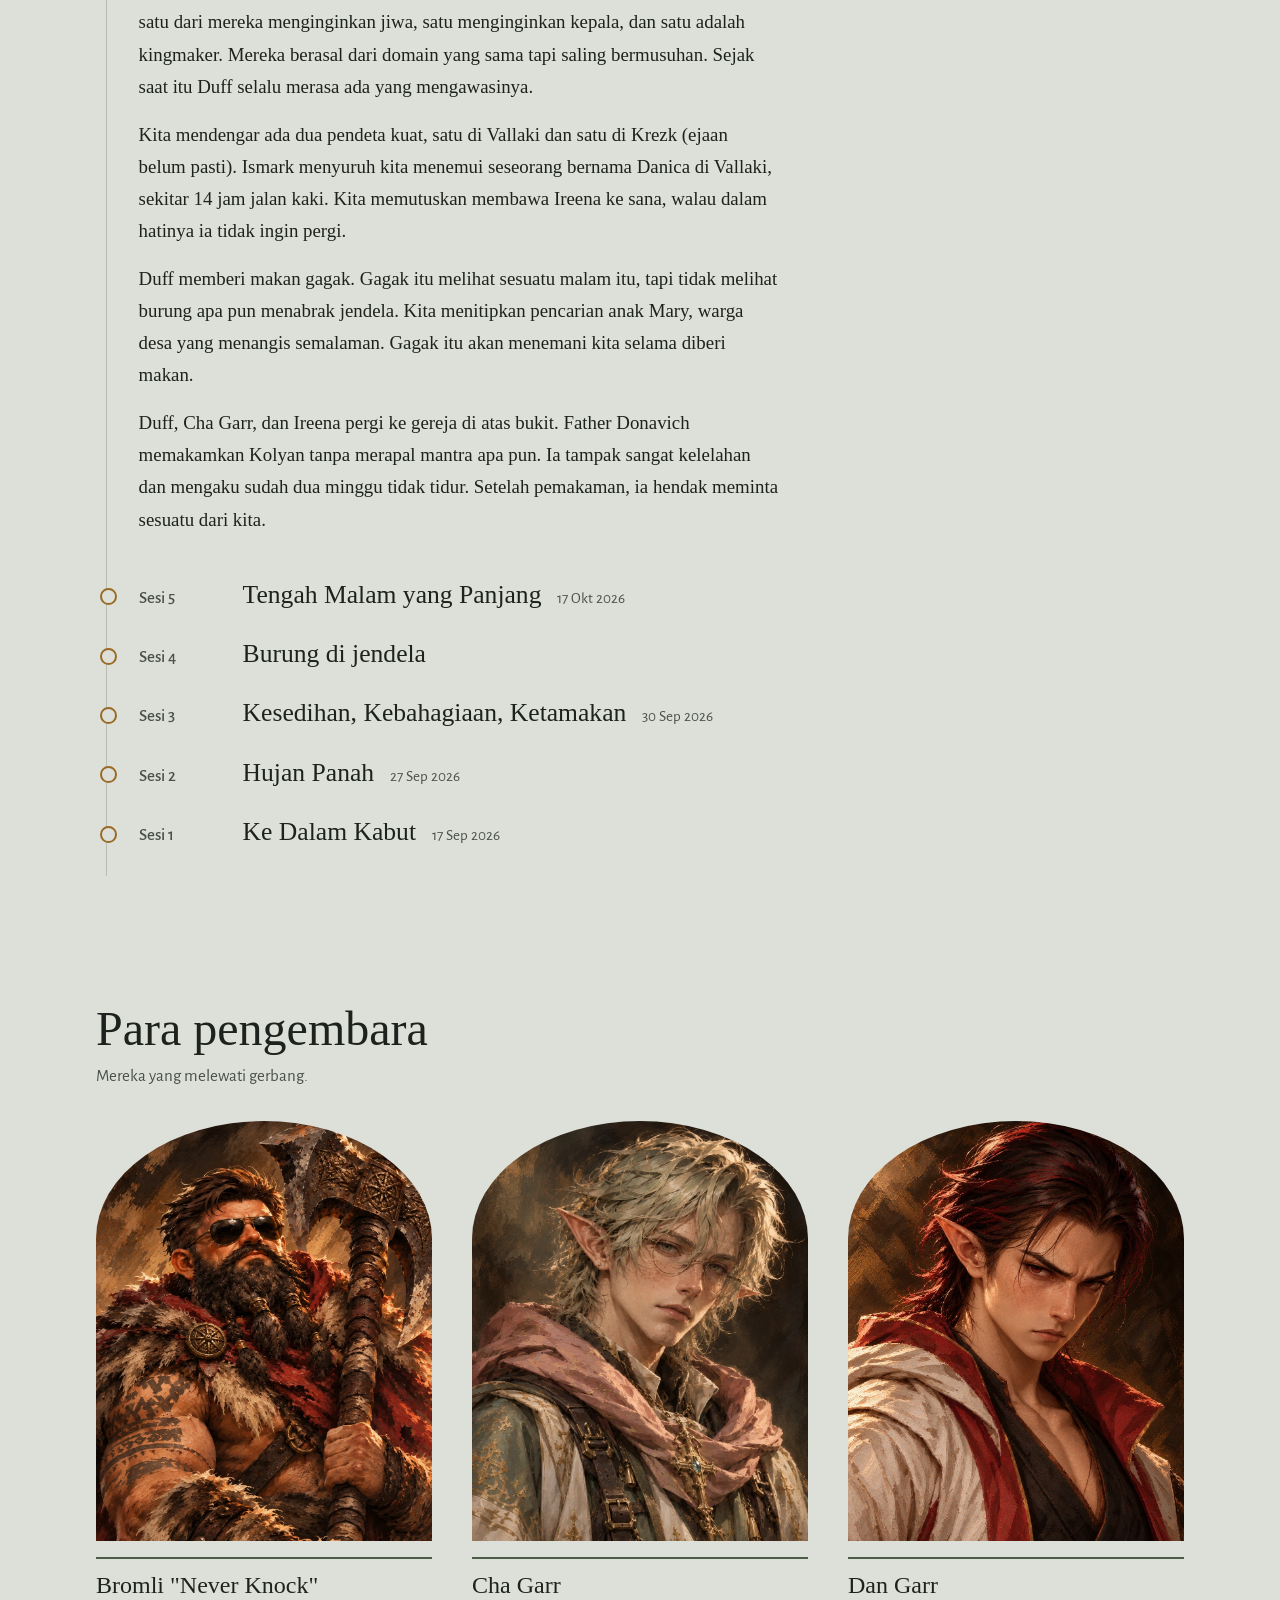
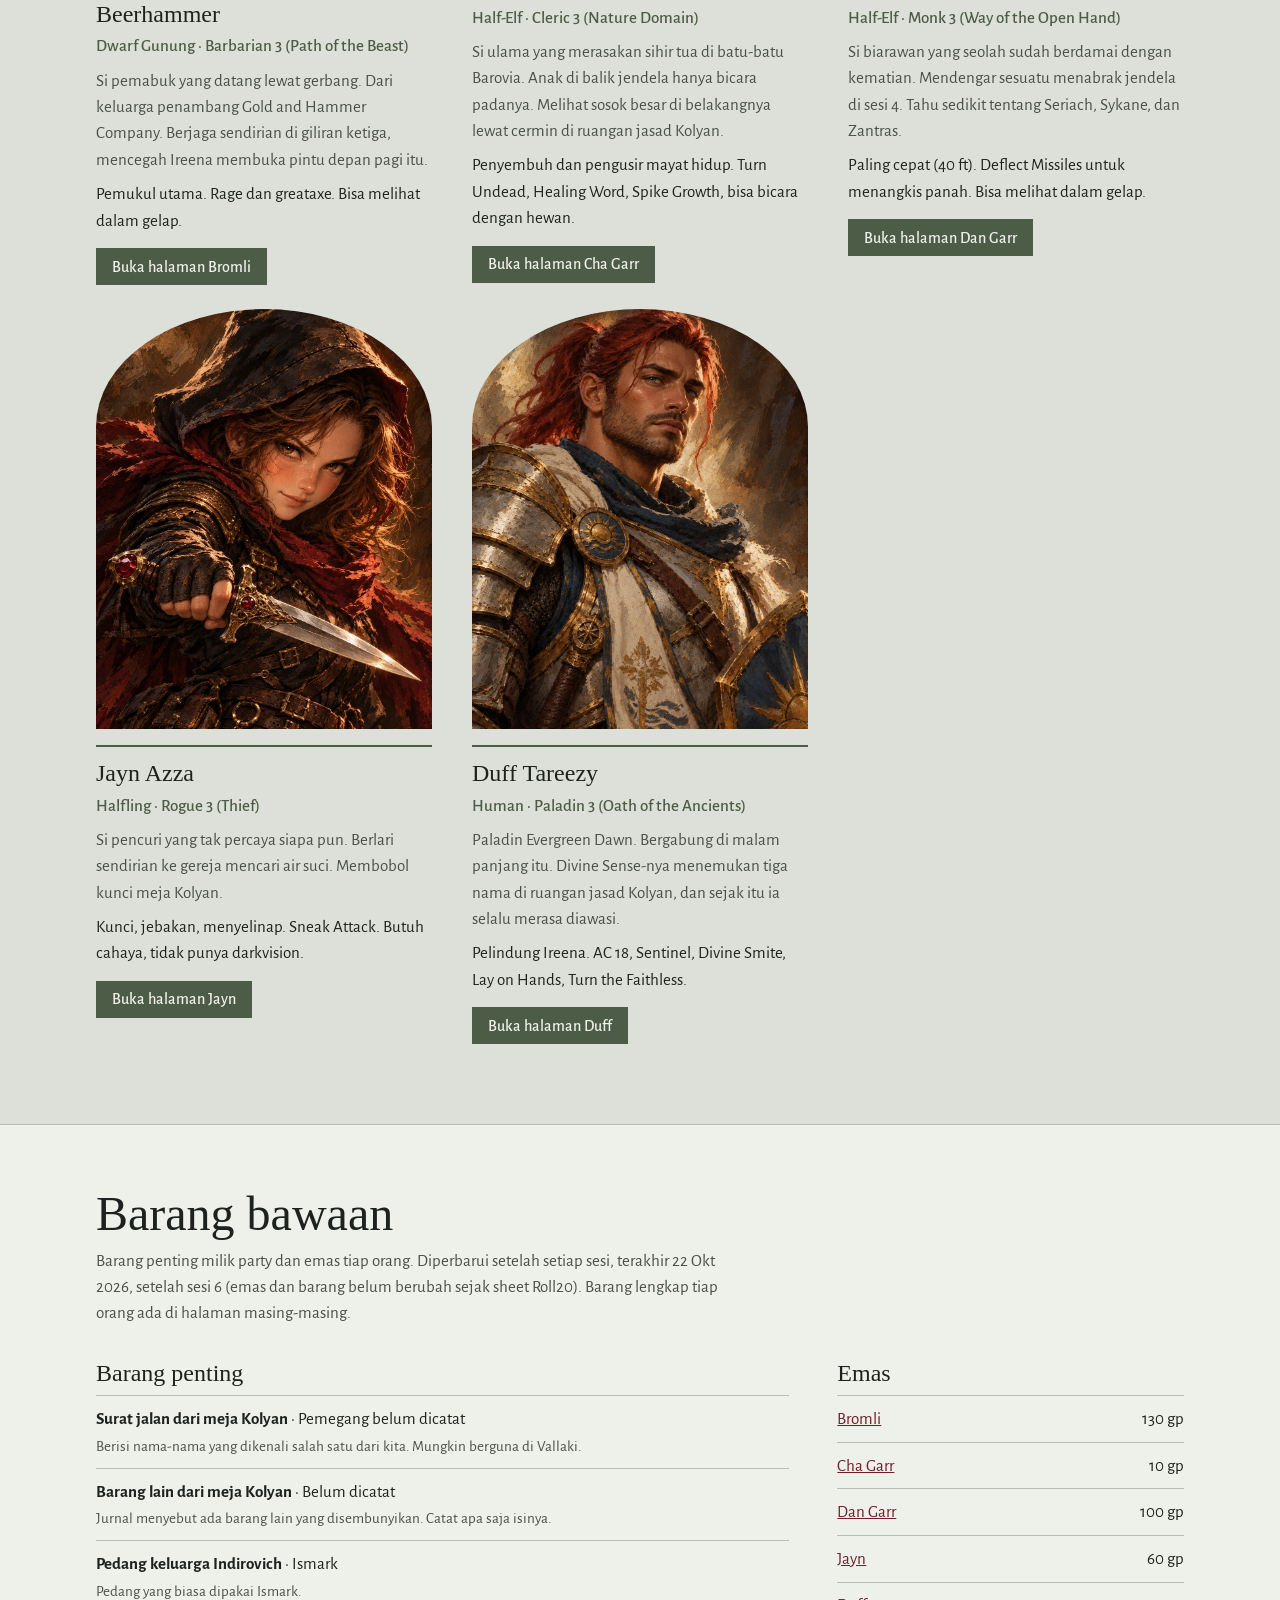
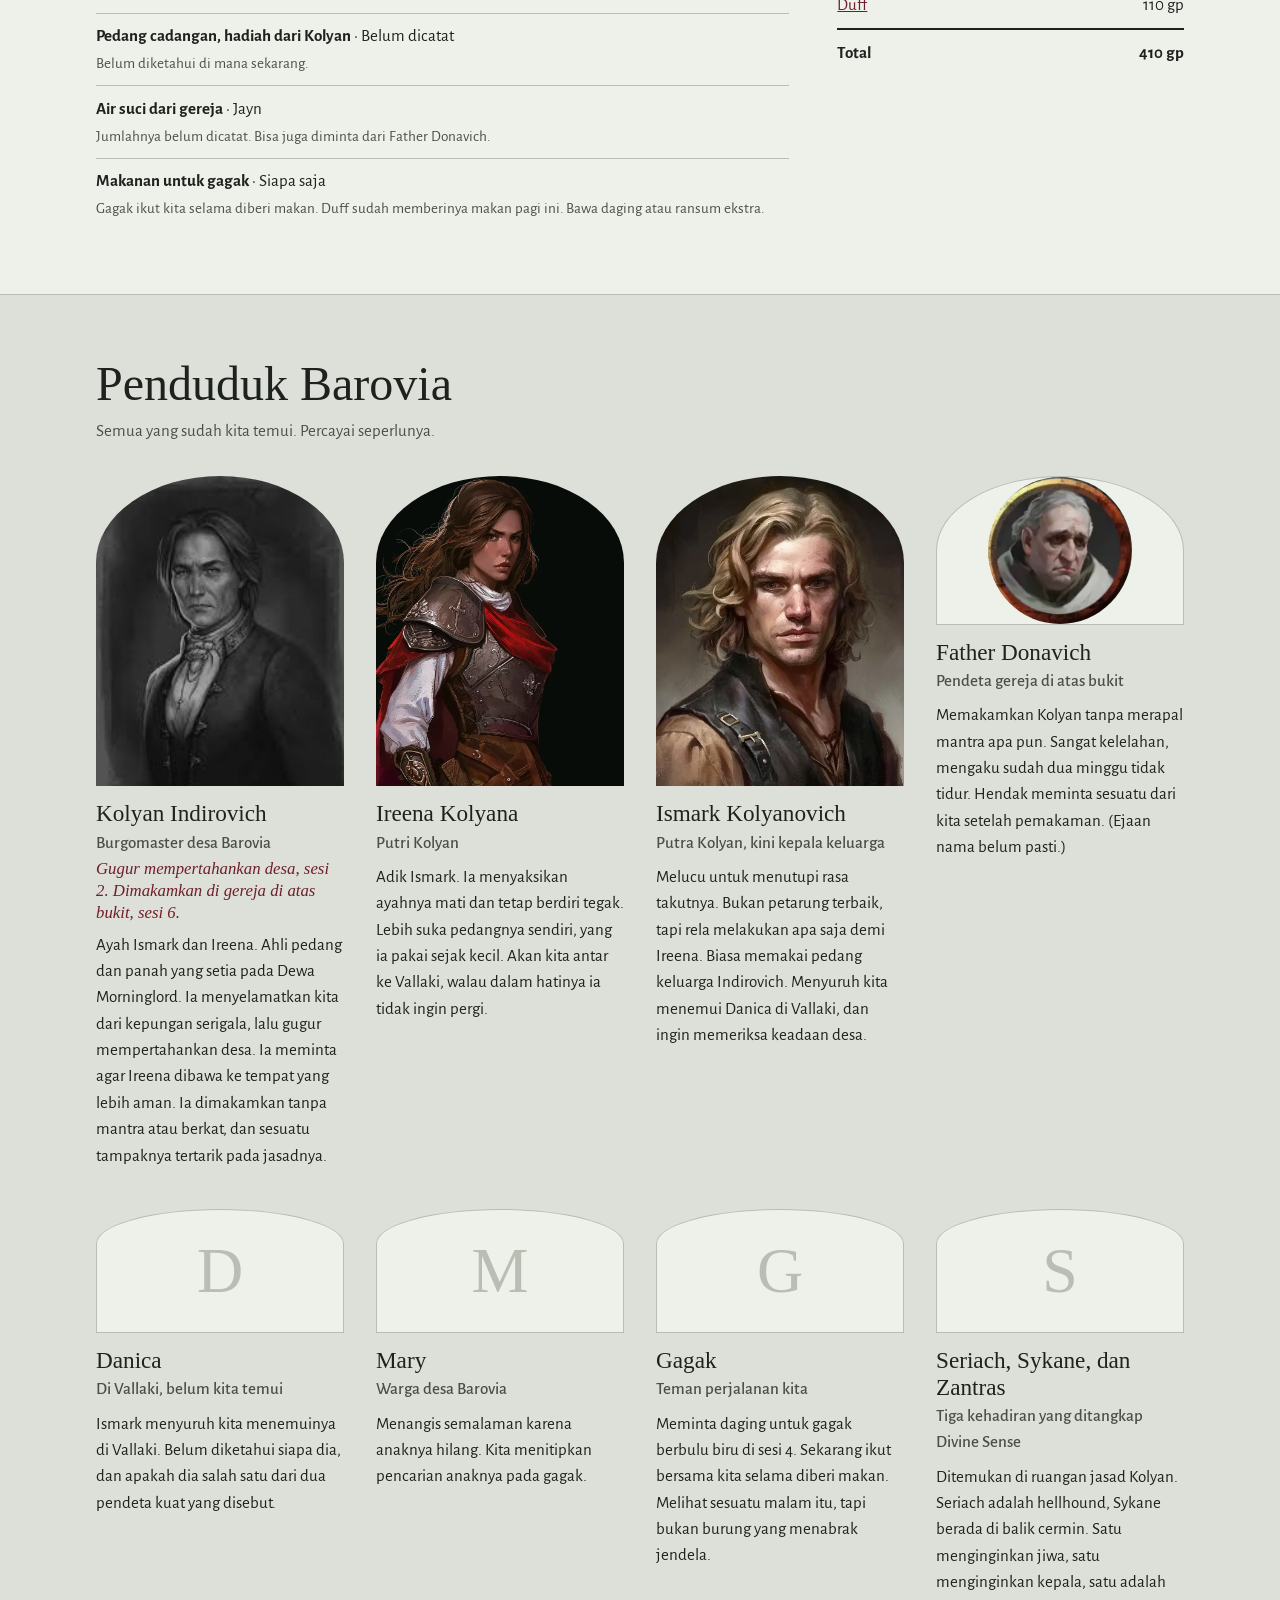
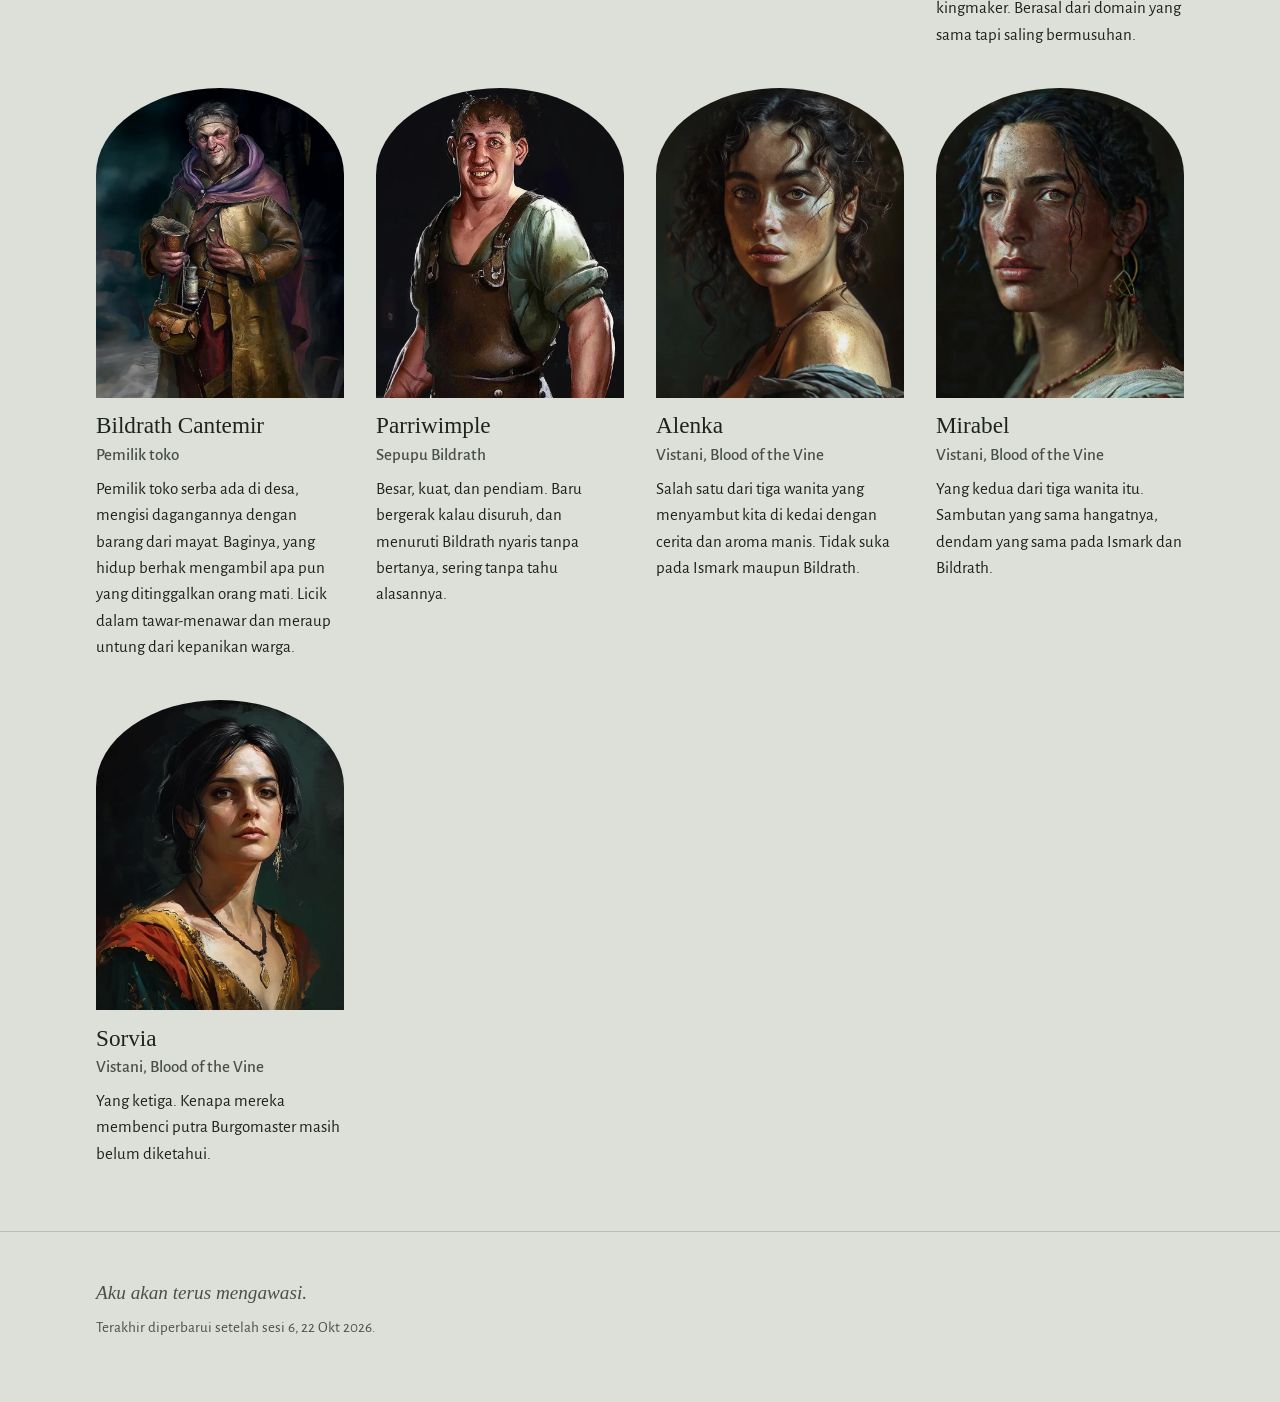
==== commit 5d1c469e: "Add Father Donavich token portrait Co-Authored-By: Claude Opus 5.5 <noreply@anthropic.com>" ====
--- a/index.html
+++ b/index.html
@@ -219,7 +219,7 @@
 
   // NPCs
   $("npcs").replaceChildren(...c.npcs.map((n) =>
-    el("article", { class: "person" + (n.status === "dead" ? " dead" : "") }, [
+    el("article", { class: "person" + (n.status === "dead" ? " dead" : "") + (n.token ? " token" : "") }, [
       el("figure", {}, [n.img
         ? el("img", { src: n.img, alt: `Potret ${n.name}`, loading: "lazy" })
         : el("div", { class: "noimg", "aria-hidden": "true", text: n.name.charAt(0) })]),
--- a/style.css
+++ b/style.css
@@ -207,3 +207,7 @@
     border-radius: 50% 50% 0 0 / 28% 28% 0 0; background: var(--vellum); border: 1px solid var(--rule);
     font: 400 4rem/1 var(--display); color: var(--rule);
   }
+
+  /* Small round VTT tokens: show at natural size instead of stretching into the arch */
+  .person.token figure { aspect-ratio: 2 / 1; display: grid; place-items: center; background: var(--vellum); border: 1px solid var(--rule); border-radius: 50% 50% 0 0 / 50% 50% 0 0; }
+  .person.token img { width: auto; max-width: 9rem; aspect-ratio: auto; border-radius: 50%; background: none; }
